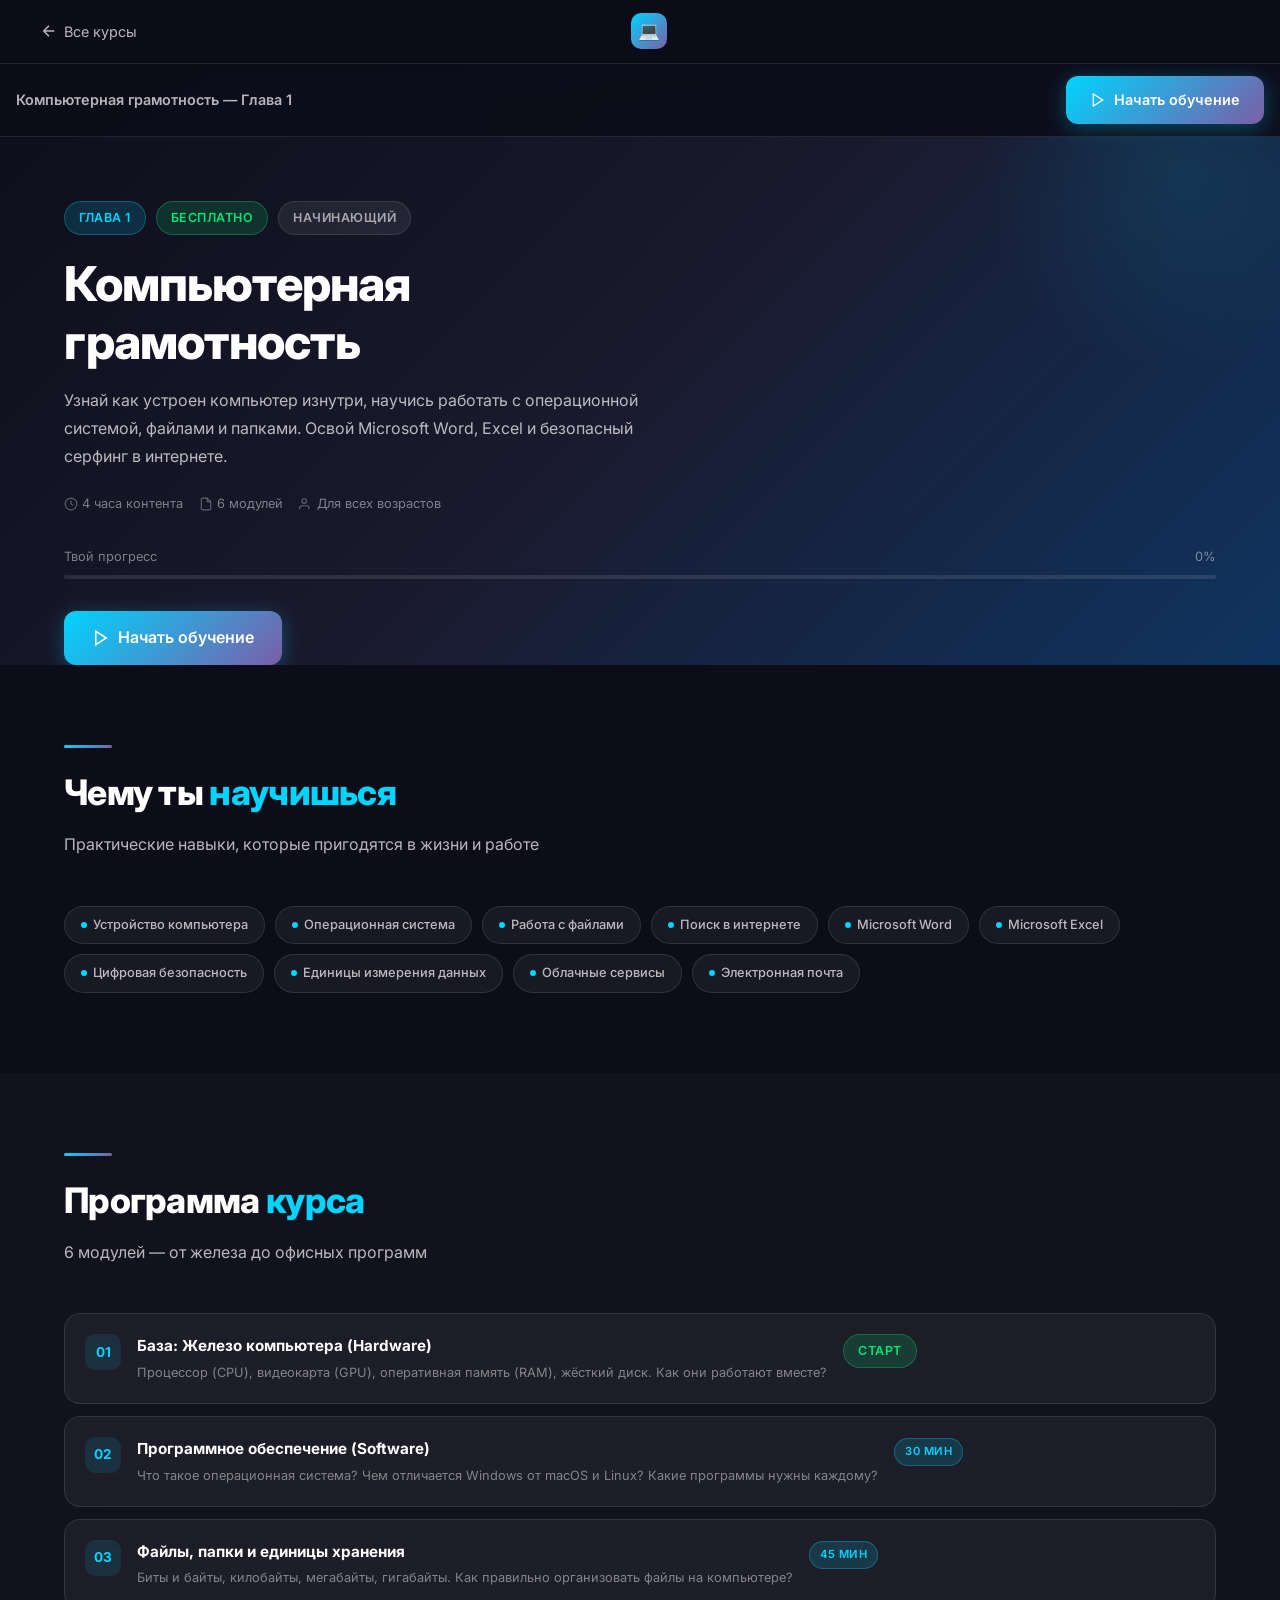
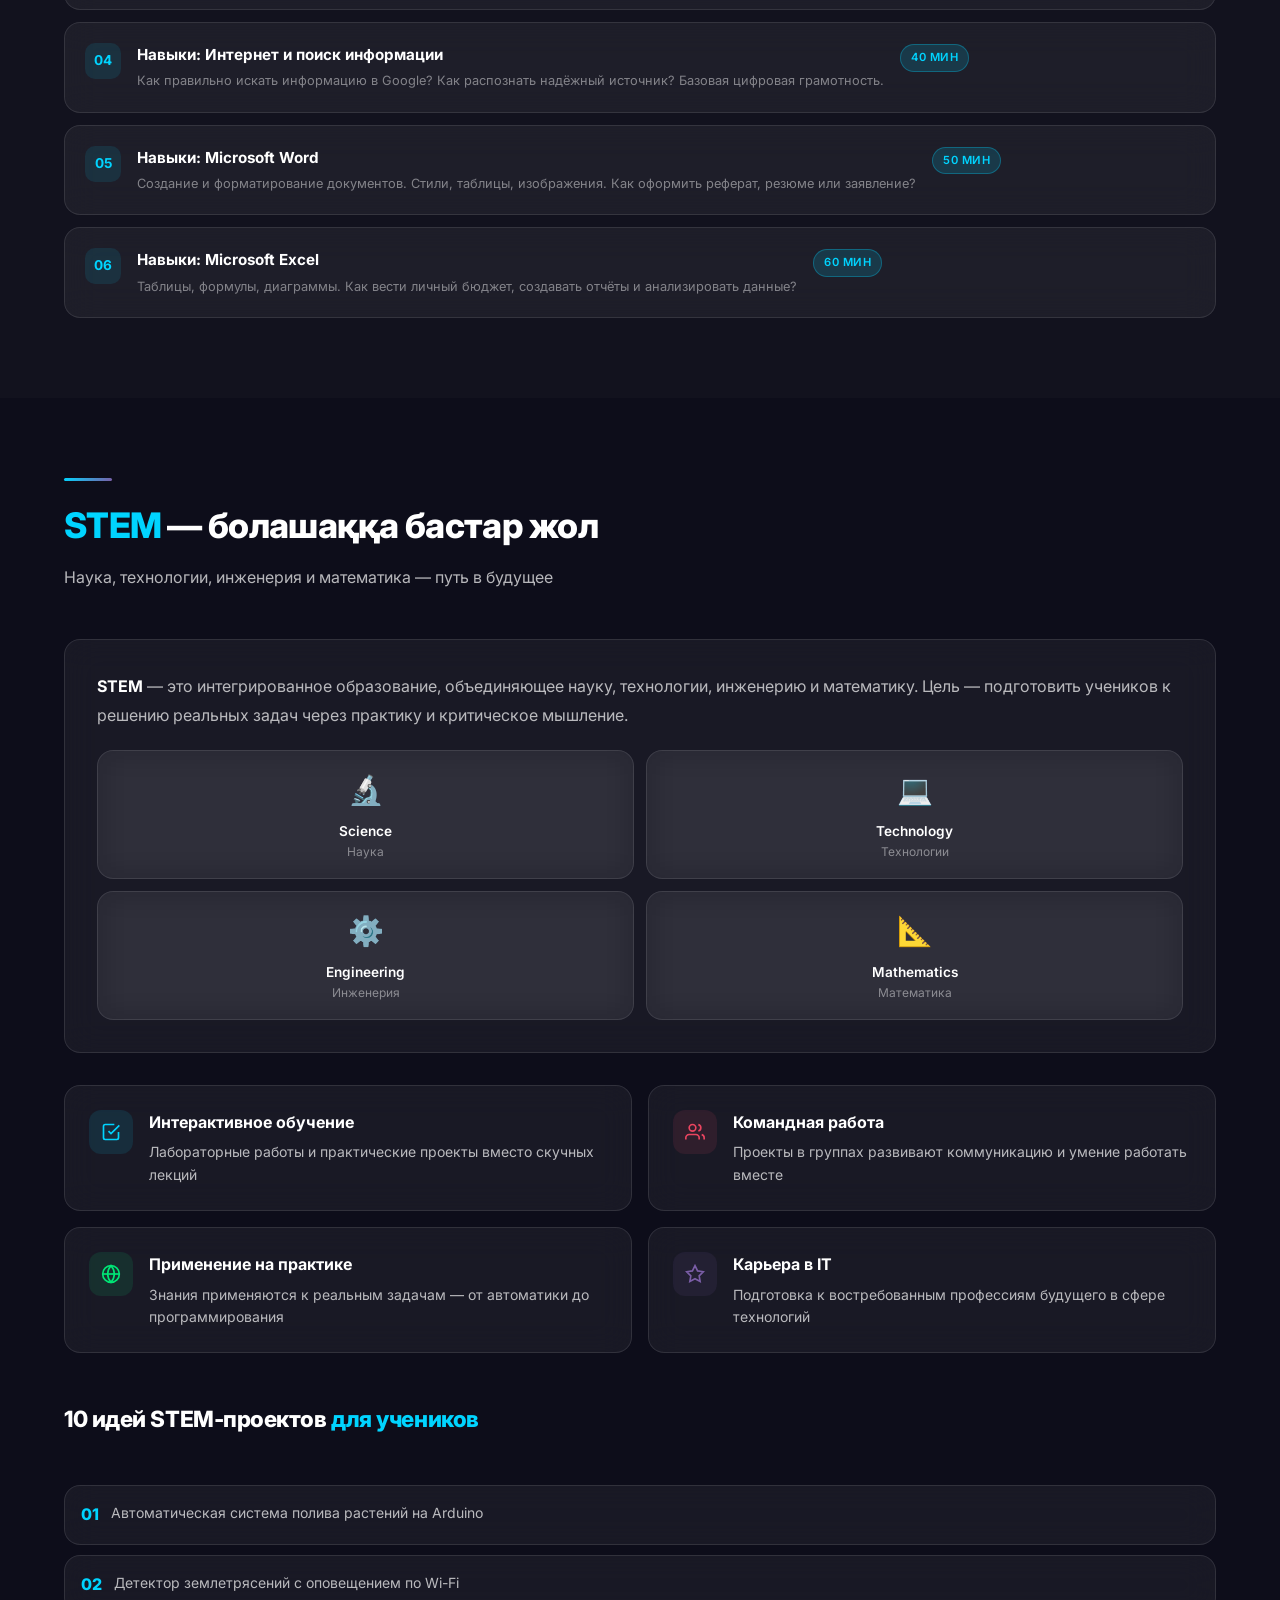
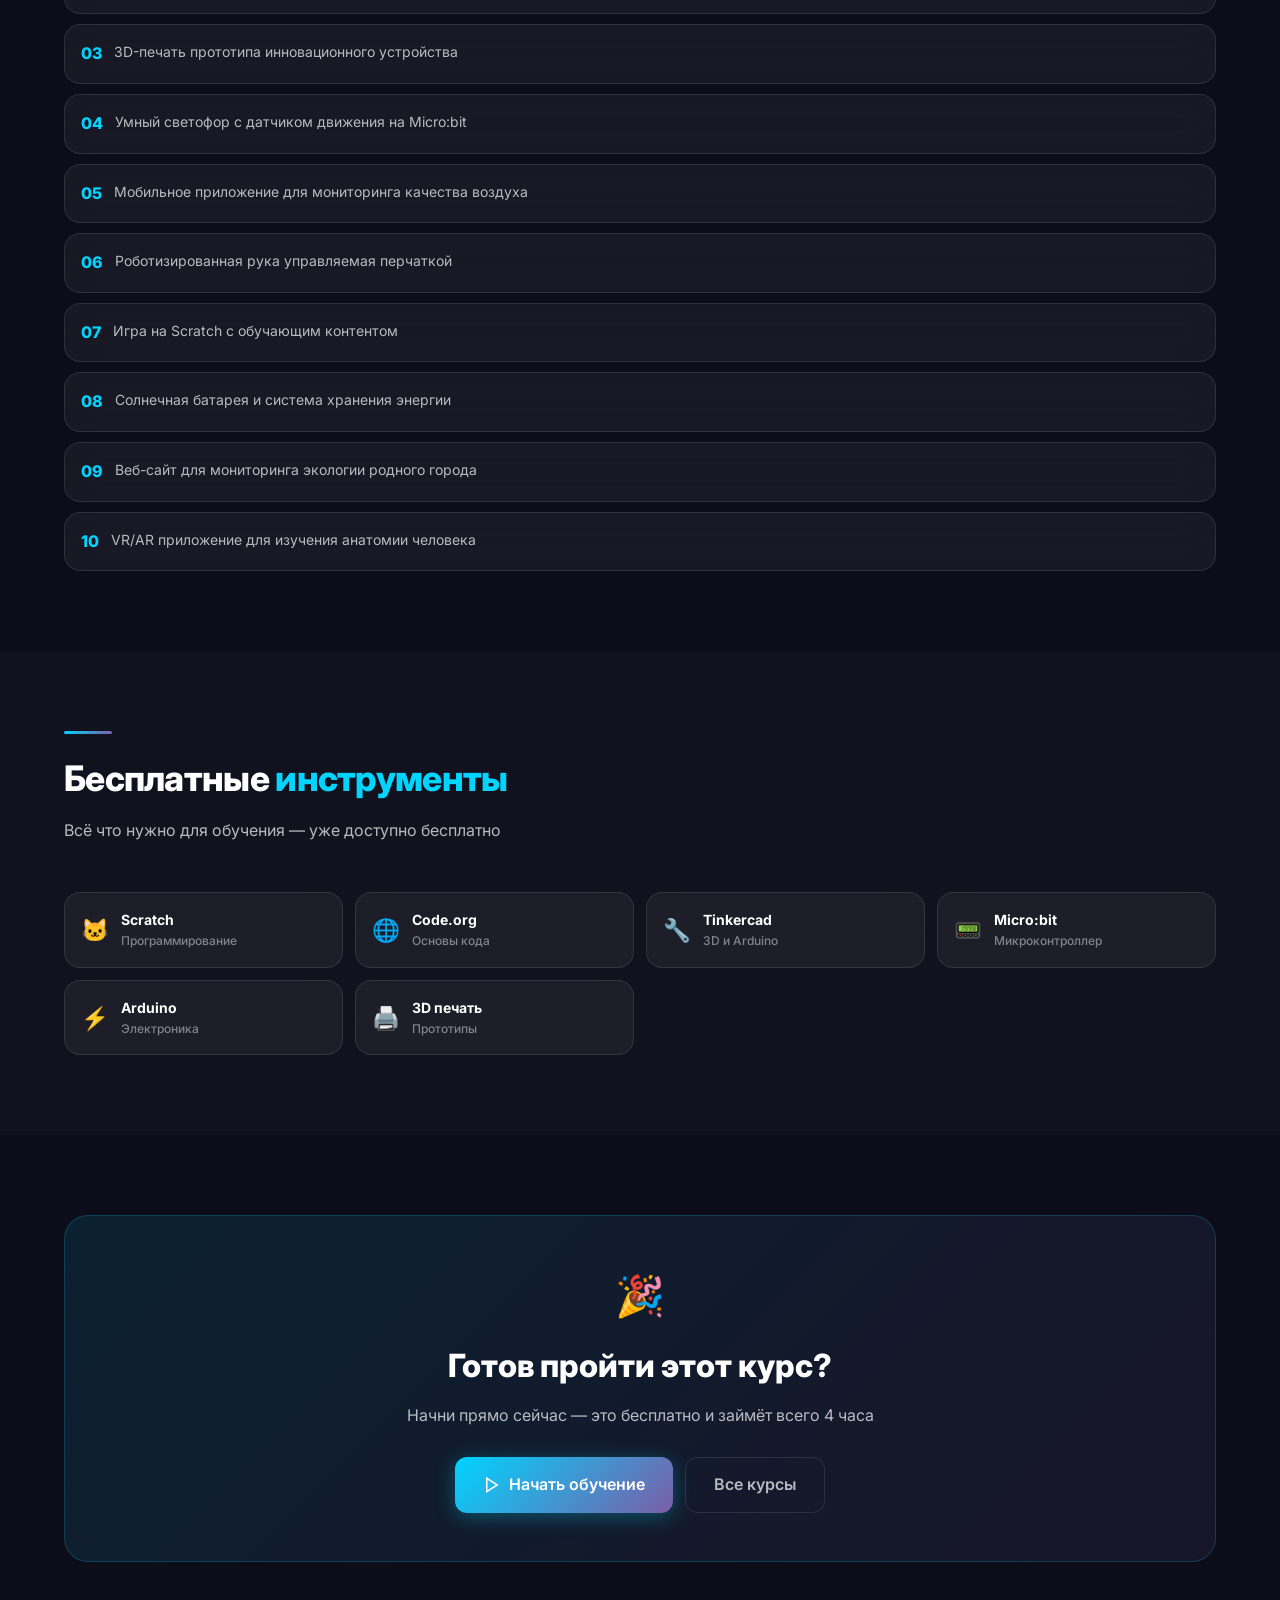
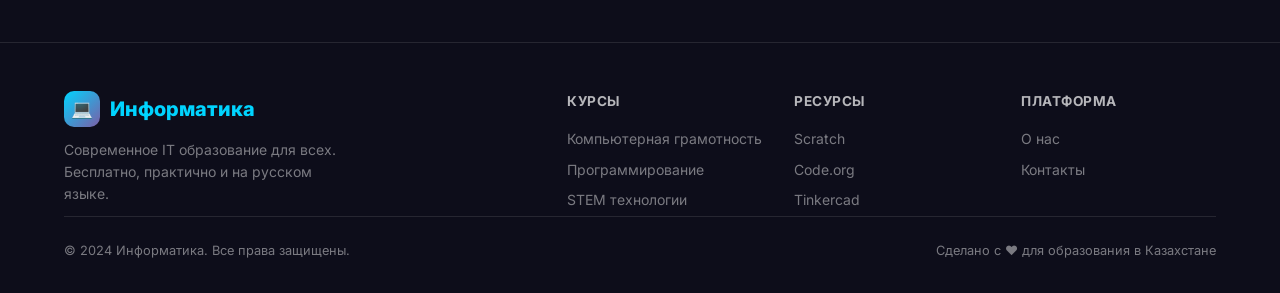
==== course.html @ bec2b143 "Initial commit: IT course platform — Informatika - index.html: main landing page with 6 course cards" ====
<!DOCTYPE html>
<html lang="ru">
<head>
  <meta charset="UTF-8">
  <meta name="viewport" content="width=device-width, initial-scale=1.0">
  <meta name="description" content="Компьютерная грамотность — основы работы с компьютером: железо, ОС, офисные программы, интернет">
  <title>Компьютерная грамотность | Информатика</title>
  <link rel="preconnect" href="https://fonts.googleapis.com">
  <link rel="preconnect" href="https://fonts.gstatic.com" crossorigin>
  <link href="https://fonts.googleapis.com/css2?family=Inter:wght@400;500;600;700;800&display=swap" rel="stylesheet">
  <link rel="stylesheet" href="css/style.css">
</head>
<body>

  <!-- NAVBAR -->
  <nav class="navbar" role="navigation" aria-label="Основная навигация">
    <div class="navbar-inner">
      <a href="index.html" class="nav-back" aria-label="Вернуться к списку курсов">
        <svg fill="none" stroke="currentColor" stroke-width="2" viewBox="0 0 24 24" aria-hidden="true"><path d="M19 12H5M12 5l-7 7 7 7"/></svg>
        Все курсы
      </a>
      <a href="index.html" class="nav-logo" aria-label="Информатика — главная">
        <div class="nav-logo-icon" aria-hidden="true">💻</div>
        <span style="display:none;">Инфор<span>матика</span></span>
      </a>
      <div style="width:80px;"></div>
    </div>
  </nav>

  <!-- STICKY ENROLL BAR -->
  <div class="enroll-bar" role="complementary" aria-label="Запись на курс">
    <span class="enroll-bar-title">Компьютерная грамотность — Глава 1</span>
    <a href="#start" class="btn btn-primary">
      <svg width="16" height="16" fill="none" stroke="currentColor" stroke-width="2" viewBox="0 0 24 24" aria-hidden="true"><polygon points="5 3 19 12 5 21 5 3"/></svg>
      Начать обучение
    </a>
  </div>

  <!-- COURSE HERO -->
  <header class="course-page-hero" aria-label="О курсе">
    <div class="container">
      <div class="course-hero-content">
        <div class="hero-eyebrow fade-up">
          <span class="badge badge-blue">Глава 1</span>
          <span class="badge badge-green">Бесплатно</span>
          <span class="badge" style="background:rgba(255,255,255,0.07);color:rgba(255,255,255,0.6);border:1px solid rgba(255,255,255,0.1);">Начинающий</span>
        </div>
        <h1 class="fade-up fade-up-1">Компьютерная<br><span class="gradient-text">грамотность</span></h1>
        <p class="desc fade-up fade-up-2">
          Узнай как устроен компьютер изнутри, научись работать с операционной системой,
          файлами и папками. Освой Microsoft Word, Excel и безопасный серфинг в интернете.
        </p>

        <div class="course-hero-meta fade-up fade-up-3">
          <span class="course-meta-item">
            <svg viewBox="0 0 24 24" fill="none" stroke="currentColor" stroke-width="2" width="16" height="16" aria-hidden="true"><circle cx="12" cy="12" r="10"/><polyline points="12 6 12 12 16 14"/></svg>
            4 часа контента
          </span>
          <span class="course-meta-item">
            <svg viewBox="0 0 24 24" fill="none" stroke="currentColor" stroke-width="2" width="16" height="16" aria-hidden="true"><path d="M14 2H6a2 2 0 0 0-2 2v16a2 2 0 0 0 2 2h12a2 2 0 0 0 2-2V8z"/><polyline points="14 2 14 8 20 8"/></svg>
            6 модулей
          </span>
          <span class="course-meta-item">
            <svg viewBox="0 0 24 24" fill="none" stroke="currentColor" stroke-width="2" width="16" height="16" aria-hidden="true"><path d="M17 21v-2a4 4 0 0 0-4-4H5a4 4 0 0 0-4 4v2"/><circle cx="9" cy="7" r="4"/></svg>
            Для всех возрастов
          </span>
        </div>

        <div class="fade-up fade-up-4">
          <div class="progress-section" aria-label="Прогресс курса">
            <div class="progress-label">
              <span>Твой прогресс</span>
              <span id="progressPct">0%</span>
            </div>
            <div class="progress-track" role="progressbar" aria-valuenow="0" aria-valuemin="0" aria-valuemax="100" aria-label="0% завершено">
              <div class="progress-fill" id="progressFill" style="width:0%"></div>
            </div>
          </div>
          <a href="#start" class="btn btn-primary">
            <svg width="18" height="18" fill="none" stroke="currentColor" stroke-width="2" viewBox="0 0 24 24" aria-hidden="true"><polygon points="5 3 19 12 5 21 5 3"/></svg>
            Начать обучение
          </a>
        </div>
      </div>
    </div>
  </header>

  <!-- MAIN CONTENT -->
  <main id="start">

    <!-- WHAT YOU LEARN -->
    <section class="section" aria-label="Чему ты научишься">
      <div class="container">
        <div class="section-heading">
          <div class="divider" aria-hidden="true"></div>
          <h2>Чему ты <span class="accent">научишься</span></h2>
          <p>Практические навыки, которые пригодятся в жизни и работе</p>
        </div>

        <div class="skills-list" role="list" aria-label="Список навыков">
          <span class="skill-tag" role="listitem">Устройство компьютера</span>
          <span class="skill-tag" role="listitem">Операционная система</span>
          <span class="skill-tag" role="listitem">Работа с файлами</span>
          <span class="skill-tag" role="listitem">Поиск в интернете</span>
          <span class="skill-tag" role="listitem">Microsoft Word</span>
          <span class="skill-tag" role="listitem">Microsoft Excel</span>
          <span class="skill-tag" role="listitem">Цифровая безопасность</span>
          <span class="skill-tag" role="listitem">Единицы измерения данных</span>
          <span class="skill-tag" role="listitem">Облачные сервисы</span>
          <span class="skill-tag" role="listitem">Электронная почта</span>
        </div>
      </div>
    </section>

    <!-- CURRICULUM -->
    <section class="section" style="background:rgba(255,255,255,0.02);" aria-label="Программа курса">
      <div class="container">
        <div class="section-heading">
          <div class="divider" aria-hidden="true"></div>
          <h2>Программа <span class="accent">курса</span></h2>
          <p>6 модулей — от железа до офисных программ</p>
        </div>

        <div class="module-list" role="list">

          <!-- Module 1 -->
          <div class="glass-card module-item" role="listitem" tabindex="0" aria-label="Модуль 1: Железо компьютера">
            <div class="module-num" aria-hidden="true">01</div>
            <div class="module-content">
              <h4>База: Железо компьютера (Hardware)</h4>
              <p>Процессор (CPU), видеокарта (GPU), оперативная память (RAM), жёсткий диск. Как они работают вместе?</p>
            </div>
            <div style="flex-shrink:0;">
              <span class="badge badge-green">Старт</span>
            </div>
          </div>

          <!-- Module 2 -->
          <div class="glass-card module-item" role="listitem" tabindex="0" aria-label="Модуль 2: Программное обеспечение">
            <div class="module-num" aria-hidden="true">02</div>
            <div class="module-content">
              <h4>Программное обеспечение (Software)</h4>
              <p>Что такое операционная система? Чем отличается Windows от macOS и Linux? Какие программы нужны каждому?</p>
            </div>
            <div style="flex-shrink:0;">
              <span class="badge badge-blue" style="font-size:0.7rem;padding:4px 10px;">30 мин</span>
            </div>
          </div>

          <!-- Module 3 -->
          <div class="glass-card module-item" role="listitem" tabindex="0" aria-label="Модуль 3: Файлы и папки">
            <div class="module-num" aria-hidden="true">03</div>
            <div class="module-content">
              <h4>Файлы, папки и единицы хранения</h4>
              <p>Биты и байты, килобайты, мегабайты, гигабайты. Как правильно организовать файлы на компьютере?</p>
            </div>
            <div style="flex-shrink:0;">
              <span class="badge badge-blue" style="font-size:0.7rem;padding:4px 10px;">45 мин</span>
            </div>
          </div>

          <!-- Module 4 -->
          <div class="glass-card module-item" role="listitem" tabindex="0" aria-label="Модуль 4: Интернет и поиск">
            <div class="module-num" aria-hidden="true">04</div>
            <div class="module-content">
              <h4>Навыки: Интернет и поиск информации</h4>
              <p>Как правильно искать информацию в Google? Как распознать надёжный источник? Базовая цифровая грамотность.</p>
            </div>
            <div style="flex-shrink:0;">
              <span class="badge badge-blue" style="font-size:0.7rem;padding:4px 10px;">40 мин</span>
            </div>
          </div>

          <!-- Module 5 -->
          <div class="glass-card module-item" role="listitem" tabindex="0" aria-label="Модуль 5: Microsoft Word">
            <div class="module-num" aria-hidden="true">05</div>
            <div class="module-content">
              <h4>Навыки: Microsoft Word</h4>
              <p>Создание и форматирование документов. Стили, таблицы, изображения. Как оформить реферат, резюме или заявление?</p>
            </div>
            <div style="flex-shrink:0;">
              <span class="badge badge-blue" style="font-size:0.7rem;padding:4px 10px;">50 мин</span>
            </div>
          </div>

          <!-- Module 6 -->
          <div class="glass-card module-item" role="listitem" tabindex="0" aria-label="Модуль 6: Microsoft Excel">
            <div class="module-num" aria-hidden="true">06</div>
            <div class="module-content">
              <h4>Навыки: Microsoft Excel</h4>
              <p>Таблицы, формулы, диаграммы. Как вести личный бюджет, создавать отчёты и анализировать данные?</p>
            </div>
            <div style="flex-shrink:0;">
              <span class="badge badge-blue" style="font-size:0.7rem;padding:4px 10px;">60 мин</span>
            </div>
          </div>

        </div>
      </div>
    </section>

    <!-- STEM SECTION -->
    <section class="section" aria-label="STEM образование">
      <div class="container">
        <div class="section-heading">
          <div class="divider" aria-hidden="true"></div>
          <h2><span class="accent">STEM</span> — болашаққа бастар жол</h2>
          <p>Наука, технологии, инженерия и математика — путь в будущее</p>
        </div>

        <div class="glass-card" style="padding:32px;margin-bottom:32px;">
          <p style="color:var(--text-secondary);line-height:1.8;margin-bottom:20px;">
            <strong style="color:var(--text-primary);">STEM</strong> — это интегрированное образование, объединяющее науку, технологии, инженерию и математику.
            Цель — подготовить учеников к решению реальных задач через практику и критическое мышление.
          </p>
          <div style="display:grid;grid-template-columns:repeat(2,1fr);gap:12px;">
            <div class="glass-card" style="padding:16px;text-align:center;">
              <div style="font-size:1.8rem;margin-bottom:8px;">🔬</div>
              <div style="font-size:0.85rem;font-weight:600;">Science</div>
              <div style="font-size:0.75rem;color:var(--text-muted);">Наука</div>
            </div>
            <div class="glass-card" style="padding:16px;text-align:center;">
              <div style="font-size:1.8rem;margin-bottom:8px;">💻</div>
              <div style="font-size:0.85rem;font-weight:600;">Technology</div>
              <div style="font-size:0.75rem;color:var(--text-muted);">Технологии</div>
            </div>
            <div class="glass-card" style="padding:16px;text-align:center;">
              <div style="font-size:1.8rem;margin-bottom:8px;">⚙️</div>
              <div style="font-size:0.85rem;font-weight:600;">Engineering</div>
              <div style="font-size:0.75rem;color:var(--text-muted);">Инженерия</div>
            </div>
            <div class="glass-card" style="padding:16px;text-align:center;">
              <div style="font-size:1.8rem;margin-bottom:8px;">📐</div>
              <div style="font-size:0.85rem;font-weight:600;">Mathematics</div>
              <div style="font-size:0.75rem;color:var(--text-muted);">Математика</div>
            </div>
          </div>
        </div>

        <!-- Benefits -->
        <div class="features-grid" style="margin-bottom:48px;">
          <div class="glass-card feature-card">
            <div class="feature-icon" aria-hidden="true">
              <svg viewBox="0 0 24 24" fill="none" stroke="currentColor" stroke-width="2"><path d="M9 11l3 3L22 4"/><path d="M21 12v7a2 2 0 0 1-2 2H5a2 2 0 0 1-2-2V5a2 2 0 0 1 2-2h11"/></svg>
            </div>
            <div class="feature-content">
              <h3>Интерактивное обучение</h3>
              <p>Лабораторные работы и практические проекты вместо скучных лекций</p>
            </div>
          </div>

          <div class="glass-card feature-card">
            <div class="feature-icon red" aria-hidden="true">
              <svg viewBox="0 0 24 24" fill="none" stroke="currentColor" stroke-width="2"><path d="M17 21v-2a4 4 0 0 0-4-4H5a4 4 0 0 0-4 4v2"/><circle cx="9" cy="7" r="4"/><path d="M23 21v-2a4 4 0 0 0-3-3.87"/><path d="M16 3.13a4 4 0 0 1 0 7.75"/></svg>
            </div>
            <div class="feature-content">
              <h3>Командная работа</h3>
              <p>Проекты в группах развивают коммуникацию и умение работать вместе</p>
            </div>
          </div>

          <div class="glass-card feature-card">
            <div class="feature-icon green" aria-hidden="true">
              <svg viewBox="0 0 24 24" fill="none" stroke="currentColor" stroke-width="2"><circle cx="12" cy="12" r="10"/><line x1="2" y1="12" x2="22" y2="12"/><path d="M12 2a15.3 15.3 0 0 1 4 10 15.3 15.3 0 0 1-4 10 15.3 15.3 0 0 1-4-10 15.3 15.3 0 0 1 4-10z"/></svg>
            </div>
            <div class="feature-content">
              <h3>Применение на практике</h3>
              <p>Знания применяются к реальным задачам — от автоматики до программирования</p>
            </div>
          </div>

          <div class="glass-card feature-card">
            <div class="feature-icon purple" aria-hidden="true">
              <svg viewBox="0 0 24 24" fill="none" stroke="currentColor" stroke-width="2"><polygon points="12 2 15.09 8.26 22 9.27 17 14.14 18.18 21.02 12 17.77 5.82 21.02 7 14.14 2 9.27 8.91 8.26 12 2"/></svg>
            </div>
            <div class="feature-content">
              <h3>Карьера в IT</h3>
              <p>Подготовка к востребованным профессиям будущего в сфере технологий</p>
            </div>
          </div>
        </div>

        <!-- Project ideas -->
        <div class="section-heading">
          <h2 style="font-size:1.4rem;">10 идей STEM-проектов <span class="accent">для учеников</span></h2>
        </div>
        <div style="display:grid;grid-template-columns:1fr;gap:10px;">
          <div class="glass-card" style="padding:16px;display:flex;gap:12px;align-items:flex-start;">
            <span style="color:var(--accent-blue);font-weight:800;font-size:1rem;flex-shrink:0;">01</span>
            <span style="font-size:0.875rem;color:var(--text-secondary);">Автоматическая система полива растений на Arduino</span>
          </div>
          <div class="glass-card" style="padding:16px;display:flex;gap:12px;align-items:flex-start;">
            <span style="color:var(--accent-blue);font-weight:800;font-size:1rem;flex-shrink:0;">02</span>
            <span style="font-size:0.875rem;color:var(--text-secondary);">Детектор землетрясений с оповещением по Wi-Fi</span>
          </div>
          <div class="glass-card" style="padding:16px;display:flex;gap:12px;align-items:flex-start;">
            <span style="color:var(--accent-blue);font-weight:800;font-size:1rem;flex-shrink:0;">03</span>
            <span style="font-size:0.875rem;color:var(--text-secondary);">3D-печать прототипа инновационного устройства</span>
          </div>
          <div class="glass-card" style="padding:16px;display:flex;gap:12px;align-items:flex-start;">
            <span style="color:var(--accent-blue);font-weight:800;font-size:1rem;flex-shrink:0;">04</span>
            <span style="font-size:0.875rem;color:var(--text-secondary);">Умный светофор с датчиком движения на Micro:bit</span>
          </div>
          <div class="glass-card" style="padding:16px;display:flex;gap:12px;align-items:flex-start;">
            <span style="color:var(--accent-blue);font-weight:800;font-size:1rem;flex-shrink:0;">05</span>
            <span style="font-size:0.875rem;color:var(--text-secondary);">Мобильное приложение для мониторинга качества воздуха</span>
          </div>
          <div class="glass-card" style="padding:16px;display:flex;gap:12px;align-items:flex-start;">
            <span style="color:var(--accent-blue);font-weight:800;font-size:1rem;flex-shrink:0;">06</span>
            <span style="font-size:0.875rem;color:var(--text-secondary);">Роботизированная рука управляемая перчаткой</span>
          </div>
          <div class="glass-card" style="padding:16px;display:flex;gap:12px;align-items:flex-start;">
            <span style="color:var(--accent-blue);font-weight:800;font-size:1rem;flex-shrink:0;">07</span>
            <span style="font-size:0.875rem;color:var(--text-secondary);">Игра на Scratch с обучающим контентом</span>
          </div>
          <div class="glass-card" style="padding:16px;display:flex;gap:12px;align-items:flex-start;">
            <span style="color:var(--accent-blue);font-weight:800;font-size:1rem;flex-shrink:0;">08</span>
            <span style="font-size:0.875rem;color:var(--text-secondary);">Солнечная батарея и система хранения энергии</span>
          </div>
          <div class="glass-card" style="padding:16px;display:flex;gap:12px;align-items:flex-start;">
            <span style="color:var(--accent-blue);font-weight:800;font-size:1rem;flex-shrink:0;">09</span>
            <span style="font-size:0.875rem;color:var(--text-secondary);">Веб-сайт для мониторинга экологии родного города</span>
          </div>
          <div class="glass-card" style="padding:16px;display:flex;gap:12px;align-items:flex-start;">
            <span style="color:var(--accent-blue);font-weight:800;font-size:1rem;flex-shrink:0;">10</span>
            <span style="font-size:0.875rem;color:var(--text-secondary);">VR/AR приложение для изучения анатомии человека</span>
          </div>
        </div>
      </div>
    </section>

    <!-- FREE TOOLS -->
    <section class="section" style="background:rgba(255,255,255,0.02);" aria-label="Бесплатные инструменты">
      <div class="container">
        <div class="section-heading">
          <div class="divider" aria-hidden="true"></div>
          <h2>Бесплатные <span class="accent">инструменты</span></h2>
          <p>Всё что нужно для обучения — уже доступно бесплатно</p>
        </div>

        <div class="tools-grid" role="list">
          <div class="glass-card tool-card" role="listitem">
            <span class="tool-emoji" aria-hidden="true">🐱</span>
            <div>
              <div style="font-weight:700;font-size:0.875rem;">Scratch</div>
              <div style="font-size:0.75rem;color:var(--text-muted);">Программирование</div>
            </div>
          </div>
          <div class="glass-card tool-card" role="listitem">
            <span class="tool-emoji" aria-hidden="true">🌐</span>
            <div>
              <div style="font-weight:700;font-size:0.875rem;">Code.org</div>
              <div style="font-size:0.75rem;color:var(--text-muted);">Основы кода</div>
            </div>
          </div>
          <div class="glass-card tool-card" role="listitem">
            <span class="tool-emoji" aria-hidden="true">🔧</span>
            <div>
              <div style="font-weight:700;font-size:0.875rem;">Tinkercad</div>
              <div style="font-size:0.75rem;color:var(--text-muted);">3D и Arduino</div>
            </div>
          </div>
          <div class="glass-card tool-card" role="listitem">
            <span class="tool-emoji" aria-hidden="true">📟</span>
            <div>
              <div style="font-weight:700;font-size:0.875rem;">Micro:bit</div>
              <div style="font-size:0.75rem;color:var(--text-muted);">Микроконтроллер</div>
            </div>
          </div>
          <div class="glass-card tool-card" role="listitem">
            <span class="tool-emoji" aria-hidden="true">⚡</span>
            <div>
              <div style="font-weight:700;font-size:0.875rem;">Arduino</div>
              <div style="font-size:0.75rem;color:var(--text-muted);">Электроника</div>
            </div>
          </div>
          <div class="glass-card tool-card" role="listitem">
            <span class="tool-emoji" aria-hidden="true">🖨️</span>
            <div>
              <div style="font-weight:700;font-size:0.875rem;">3D печать</div>
              <div style="font-size:0.75rem;color:var(--text-muted);">Прототипы</div>
            </div>
          </div>
        </div>
      </div>
    </section>

    <!-- NEXT COURSE CTA -->
    <section class="section" aria-label="Следующий шаг">
      <div class="container">
        <div class="cta-banner">
          <div style="font-size:2.5rem;margin-bottom:12px;" aria-hidden="true">🎉</div>
          <h2>Готов пройти этот курс?</h2>
          <p>Начни прямо сейчас — это бесплатно и займёт всего 4 часа</p>
          <div style="display:flex;gap:12px;justify-content:center;flex-wrap:wrap;">
            <a href="#start" class="btn btn-primary">
              <svg width="18" height="18" fill="none" stroke="currentColor" stroke-width="2" viewBox="0 0 24 24" aria-hidden="true"><polygon points="5 3 19 12 5 21 5 3"/></svg>
              Начать обучение
            </a>
            <a href="index.html" class="btn btn-outline">Все курсы</a>
          </div>
        </div>
      </div>
    </section>

  </main>

  <!-- FOOTER -->
  <footer role="contentinfo">
    <div class="container">
      <div class="footer-inner">
        <div class="footer-brand">
          <a href="index.html" class="nav-logo">
            <div class="nav-logo-icon" aria-hidden="true">💻</div>
            <span>Инфор<span>матика</span></span>
          </a>
          <p>Современное IT образование для всех. Бесплатно, практично и на русском языке.</p>
        </div>

        <nav class="footer-links-grid" aria-label="Навигация в подвале">
          <div class="footer-col">
            <h4>Курсы</h4>
            <a href="course.html">Компьютерная грамотность</a>
            <a href="#">Программирование</a>
            <a href="#">STEM технологии</a>
          </div>
          <div class="footer-col">
            <h4>Ресурсы</h4>
            <a href="#">Scratch</a>
            <a href="#">Code.org</a>
            <a href="#">Tinkercad</a>
          </div>
          <div class="footer-col">
            <h4>Платформа</h4>
            <a href="#">О нас</a>
            <a href="#">Контакты</a>
          </div>
        </nav>
      </div>

      <div class="footer-bottom">
        <p>© 2024 Информатика. Все права защищены.</p>
        <p>Сделано с ❤ для образования в Казахстане</p>
      </div>
    </div>
  </footer>

  <!-- BACK TO TOP -->
  <button class="back-to-top" id="backToTop" aria-label="Вернуться наверх">
    <svg fill="none" stroke="currentColor" stroke-width="2" viewBox="0 0 24 24" aria-hidden="true"><path d="M18 15l-6-6-6 6"/></svg>
  </button>

  <script src="js/main.js"></script>
</body>
</html>
---- css/style.css ----
/* ===== CSS VARIABLES ===== */
:root {
  --bg-primary: #0d0d1a;
  --bg-secondary: #1a1a2e;
  --bg-card: rgba(255, 255, 255, 0.05);
  --bg-card-hover: rgba(255, 255, 255, 0.09);
  --border-glass: rgba(255, 255, 255, 0.1);
  --accent-blue: #00d4ff;
  --accent-red: #e94560;
  --accent-purple: #7b5ea7;
  --text-primary: #ffffff;
  --text-secondary: rgba(255, 255, 255, 0.7);
  --text-muted: rgba(255, 255, 255, 0.45);
  --gradient-hero: linear-gradient(135deg, #0d0d1a 0%, #1a1a2e 50%, #0f3460 100%);
  --gradient-accent: linear-gradient(135deg, #00d4ff, #7b5ea7);
  --gradient-red: linear-gradient(135deg, #e94560, #ff6b6b);
  --shadow-glass: 0 8px 32px rgba(0, 0, 0, 0.4);
  --shadow-card: 0 4px 24px rgba(0, 212, 255, 0.1);
  --radius-card: 16px;
  --radius-btn: 12px;
  --transition: all 0.3s cubic-bezier(0.4, 0, 0.2, 1);
  --font-main: 'Inter', -apple-system, BlinkMacSystemFont, sans-serif;
}

/* ===== RESET & BASE ===== */
*, *::before, *::after { box-sizing: border-box; margin: 0; padding: 0; }

html { font-size: 16px; scroll-behavior: smooth; }

body {
  font-family: var(--font-main);
  background: var(--bg-primary);
  color: var(--text-primary);
  line-height: 1.6;
  min-height: 100dvh;
  overflow-x: hidden;
}

img { max-width: 100%; height: auto; display: block; }
a { text-decoration: none; color: inherit; }
ul { list-style: none; }

/* ===== SCROLLBAR ===== */
::-webkit-scrollbar { width: 4px; }
::-webkit-scrollbar-track { background: var(--bg-secondary); }
::-webkit-scrollbar-thumb { background: var(--accent-blue); border-radius: 2px; }

/* ===== GLASS CARD ===== */
.glass-card {
  background: var(--bg-card);
  backdrop-filter: blur(16px);
  -webkit-backdrop-filter: blur(16px);
  border: 1px solid var(--border-glass);
  border-radius: var(--radius-card);
  transition: var(--transition);
}
.glass-card:hover {
  background: var(--bg-card-hover);
  border-color: rgba(0, 212, 255, 0.3);
  box-shadow: var(--shadow-card);
  transform: translateY(-2px);
}

/* ===== BUTTONS ===== */
.btn {
  display: inline-flex;
  align-items: center;
  justify-content: center;
  gap: 8px;
  padding: 14px 28px;
  border-radius: var(--radius-btn);
  font-size: 1rem;
  font-weight: 600;
  cursor: pointer;
  border: none;
  transition: var(--transition);
  min-height: 48px;
  touch-action: manipulation;
  white-space: nowrap;
}
.btn-primary {
  background: var(--gradient-accent);
  color: #fff;
  box-shadow: 0 4px 20px rgba(0, 212, 255, 0.3);
}
.btn-primary:hover { box-shadow: 0 6px 30px rgba(0, 212, 255, 0.5); transform: translateY(-1px); }
.btn-primary:active { transform: scale(0.97); }

.btn-outline {
  background: transparent;
  border: 1px solid var(--border-glass);
  color: var(--text-secondary);
}
.btn-outline:hover { border-color: var(--accent-blue); color: var(--accent-blue); }

.btn-red {
  background: var(--gradient-red);
  color: #fff;
  box-shadow: 0 4px 20px rgba(233, 69, 96, 0.3);
}
.btn-red:hover { box-shadow: 0 6px 30px rgba(233, 69, 96, 0.5); transform: translateY(-1px); }

/* ===== LAYOUT ===== */
.container { width: 100%; max-width: 1200px; margin: 0 auto; padding: 0 16px; }
.section { padding: 64px 0; }

/* ===== BADGE ===== */
.badge {
  display: inline-flex;
  align-items: center;
  gap: 6px;
  padding: 6px 14px;
  border-radius: 100px;
  font-size: 0.78rem;
  font-weight: 600;
  letter-spacing: 0.5px;
  text-transform: uppercase;
}
.badge-blue { background: rgba(0, 212, 255, 0.15); color: var(--accent-blue); border: 1px solid rgba(0, 212, 255, 0.3); }
.badge-red { background: rgba(233, 69, 96, 0.15); color: var(--accent-red); border: 1px solid rgba(233, 69, 96, 0.3); }
.badge-green { background: rgba(0, 230, 118, 0.15); color: #00e676; border: 1px solid rgba(0, 230, 118, 0.3); }

/* ===== NAVBAR ===== */
.navbar {
  position: fixed;
  top: 0; left: 0; right: 0;
  z-index: 100;
  padding: 0 16px;
  height: 64px;
  display: flex;
  align-items: center;
  background: rgba(13, 13, 26, 0.85);
  backdrop-filter: blur(20px);
  -webkit-backdrop-filter: blur(20px);
  border-bottom: 1px solid var(--border-glass);
}
.navbar-inner {
  max-width: 1200px;
  margin: 0 auto;
  width: 100%;
  display: flex;
  align-items: center;
  justify-content: space-between;
  gap: 16px;
}
.nav-logo {
  display: flex;
  align-items: center;
  gap: 10px;
  font-size: 1.25rem;
  font-weight: 800;
  color: var(--text-primary);
}
.nav-logo-icon {
  width: 36px;
  height: 36px;
  background: var(--gradient-accent);
  border-radius: 10px;
  display: flex;
  align-items: center;
  justify-content: center;
  font-size: 1.1rem;
}
.nav-logo span { color: var(--accent-blue); }

.nav-links {
  display: none;
  align-items: center;
  gap: 8px;
}
.nav-links a {
  padding: 8px 16px;
  border-radius: 8px;
  color: var(--text-secondary);
  font-size: 0.9rem;
  font-weight: 500;
  transition: var(--transition);
}
.nav-links a:hover, .nav-links a.active { color: var(--accent-blue); background: rgba(0, 212, 255, 0.08); }

.nav-cta { display: none; }
.nav-back {
  display: flex;
  align-items: center;
  gap: 6px;
  color: var(--text-secondary);
  font-size: 0.9rem;
  padding: 8px 0;
  transition: var(--transition);
}
.nav-back:hover { color: var(--accent-blue); }
.nav-back svg { width: 18px; height: 18px; }

/* ===== HERO ===== */
.hero {
  min-height: 100dvh;
  display: flex;
  align-items: center;
  padding-top: 80px;
  background: var(--gradient-hero);
  position: relative;
  overflow: hidden;
}
.hero::before {
  content: '';
  position: absolute;
  top: -200px; right: -200px;
  width: 500px; height: 500px;
  background: radial-gradient(circle, rgba(0, 212, 255, 0.12), transparent 70%);
  border-radius: 50%;
  pointer-events: none;
}
.hero::after {
  content: '';
  position: absolute;
  bottom: -150px; left: -150px;
  width: 400px; height: 400px;
  background: radial-gradient(circle, rgba(233, 69, 96, 0.08), transparent 70%);
  border-radius: 50%;
  pointer-events: none;
}
.hero-content {
  position: relative;
  z-index: 1;
  max-width: 720px;
}
.hero-eyebrow {
  display: flex;
  align-items: center;
  gap: 10px;
  margin-bottom: 20px;
  flex-wrap: wrap;
}
.hero-title {
  font-size: clamp(2rem, 8vw, 3.5rem);
  font-weight: 800;
  line-height: 1.15;
  margin-bottom: 20px;
  letter-spacing: -0.02em;
}
.hero-title .gradient-text {
  background: var(--gradient-accent);
  -webkit-background-clip: text;
  -webkit-text-fill-color: transparent;
  background-clip: text;
}
.hero-desc {
  color: var(--text-secondary);
  font-size: 1.1rem;
  margin-bottom: 32px;
  max-width: 540px;
  line-height: 1.75;
}
.hero-actions {
  display: flex;
  gap: 12px;
  flex-wrap: wrap;
  margin-bottom: 48px;
}
.hero-stats {
  display: flex;
  gap: 32px;
  flex-wrap: wrap;
}
.stat-item { display: flex; flex-direction: column; }
.stat-value {
  font-size: 1.6rem;
  font-weight: 800;
  color: var(--accent-blue);
  line-height: 1;
}
.stat-label {
  font-size: 0.8rem;
  color: var(--text-muted);
  margin-top: 4px;
}

/* ===== SECTION HEADING ===== */
.section-heading { margin-bottom: 48px; }
.section-heading h2 {
  font-size: clamp(1.6rem, 5vw, 2.2rem);
  font-weight: 800;
  letter-spacing: -0.02em;
  margin-bottom: 12px;
}
.section-heading p { color: var(--text-secondary); font-size: 1rem; max-width: 500px; }
.section-heading .accent { color: var(--accent-blue); }

/* ===== COURSE CARDS GRID ===== */
.courses-grid {
  display: grid;
  grid-template-columns: 1fr;
  gap: 16px;
}
.course-card {
  padding: 24px;
  cursor: pointer;
  display: flex;
  flex-direction: column;
  gap: 12px;
}
.course-card-top { display: flex; align-items: flex-start; justify-content: space-between; gap: 12px; }
.course-icon {
  width: 52px; height: 52px;
  border-radius: 14px;
  display: flex;
  align-items: center;
  justify-content: center;
  font-size: 1.5rem;
  flex-shrink: 0;
}
.course-icon.blue { background: rgba(0, 212, 255, 0.15); }
.course-icon.red { background: rgba(233, 69, 96, 0.15); }
.course-icon.purple { background: rgba(123, 94, 167, 0.15); }
.course-icon.green { background: rgba(0, 230, 118, 0.15); }

.course-card h3 { font-size: 1.05rem; font-weight: 700; margin-bottom: 6px; }
.course-card p { color: var(--text-secondary); font-size: 0.875rem; line-height: 1.6; flex: 1; }
.course-meta { display: flex; gap: 12px; flex-wrap: wrap; align-items: center; }
.course-meta-item {
  display: flex;
  align-items: center;
  gap: 4px;
  font-size: 0.8rem;
  color: var(--text-muted);
}
.course-meta-item svg { width: 14px; height: 14px; opacity: 0.7; }
.course-arrow {
  width: 32px; height: 32px;
  border-radius: 8px;
  background: rgba(0, 212, 255, 0.1);
  display: flex;
  align-items: center;
  justify-content: center;
  flex-shrink: 0;
  color: var(--accent-blue);
  transition: var(--transition);
}
.course-card:hover .course-arrow {
  background: var(--accent-blue);
  color: #fff;
  transform: translateX(2px);
}

/* ===== FEATURES ===== */
.features-grid {
  display: grid;
  grid-template-columns: 1fr;
  gap: 16px;
}
.feature-card { padding: 24px; display: flex; gap: 16px; }
.feature-icon {
  width: 44px; height: 44px;
  border-radius: 12px;
  background: rgba(0, 212, 255, 0.1);
  display: flex;
  align-items: center;
  justify-content: center;
  flex-shrink: 0;
  color: var(--accent-blue);
}
.feature-icon svg { width: 20px; height: 20px; }
.feature-icon.red { background: rgba(233, 69, 96, 0.1); color: var(--accent-red); }
.feature-icon.green { background: rgba(0, 230, 118, 0.1); color: #00e676; }
.feature-icon.purple { background: rgba(123, 94, 167, 0.1); color: var(--accent-purple); }

.feature-content h3 { font-size: 1rem; font-weight: 700; margin-bottom: 6px; }
.feature-content p { font-size: 0.875rem; color: var(--text-secondary); line-height: 1.6; }

/* ===== CTA BANNER ===== */
.cta-banner {
  padding: 48px 32px;
  border-radius: 24px;
  background: linear-gradient(135deg, rgba(0, 212, 255, 0.1), rgba(123, 94, 167, 0.1));
  border: 1px solid rgba(0, 212, 255, 0.2);
  text-align: center;
}
.cta-banner h2 {
  font-size: clamp(1.4rem, 5vw, 2rem);
  font-weight: 800;
  margin-bottom: 12px;
}
.cta-banner p { color: var(--text-secondary); margin-bottom: 28px; font-size: 1rem; }

/* ===== FOOTER ===== */
footer {
  padding: 48px 0 32px;
  border-top: 1px solid var(--border-glass);
}
.footer-inner {
  display: flex;
  flex-direction: column;
  gap: 32px;
}
.footer-brand { max-width: 280px; }
.footer-brand p { color: var(--text-muted); font-size: 0.875rem; margin-top: 12px; line-height: 1.6; }
.footer-links-grid {
  display: grid;
  grid-template-columns: repeat(2, 1fr);
  gap: 24px;
}
.footer-col h4 { font-size: 0.85rem; font-weight: 700; color: var(--text-secondary); margin-bottom: 12px; text-transform: uppercase; letter-spacing: 0.5px; }
.footer-col a {
  display: block;
  color: var(--text-muted);
  font-size: 0.875rem;
  padding: 4px 0;
  transition: var(--transition);
}
.footer-col a:hover { color: var(--accent-blue); }
.footer-bottom {
  border-top: 1px solid var(--border-glass);
  padding-top: 24px;
  display: flex;
  flex-direction: column;
  gap: 8px;
  align-items: center;
  text-align: center;
}
.footer-bottom p { font-size: 0.8rem; color: var(--text-muted); }

/* ===== COURSE PAGE ===== */
.course-page-hero {
  padding-top: 80px;
  padding-bottom: 0;
  background: var(--gradient-hero);
  position: relative;
  overflow: hidden;
}
.course-page-hero::before {
  content: '';
  position: absolute;
  top: -100px; right: -100px;
  width: 400px; height: 400px;
  background: radial-gradient(circle, rgba(0, 212, 255, 0.1), transparent 70%);
  border-radius: 50%;
  pointer-events: none;
}
.course-hero-content {
  padding: 48px 0 0;
  position: relative;
  z-index: 1;
}
.course-hero-content h1 {
  font-size: clamp(1.8rem, 6vw, 3rem);
  font-weight: 800;
  margin: 16px 0;
  line-height: 1.2;
  letter-spacing: -0.02em;
}
.course-hero-content .desc {
  color: var(--text-secondary);
  font-size: 1rem;
  line-height: 1.75;
  margin-bottom: 24px;
  max-width: 600px;
}
.course-hero-meta {
  display: flex;
  gap: 16px;
  flex-wrap: wrap;
  margin-bottom: 32px;
}
.course-hero-img {
  width: 100%;
  height: 200px;
  object-fit: cover;
  border-radius: 16px 16px 0 0;
  margin-top: 32px;
  opacity: 0.6;
}

/* ===== STICKY ENROLL BAR ===== */
.enroll-bar {
  position: sticky;
  top: 64px;
  z-index: 50;
  background: rgba(13, 13, 26, 0.9);
  backdrop-filter: blur(16px);
  border-bottom: 1px solid var(--border-glass);
  padding: 12px 16px;
  display: flex;
  align-items: center;
  justify-content: space-between;
  gap: 12px;
}
.enroll-bar-title {
  font-size: 0.9rem;
  font-weight: 600;
  color: var(--text-secondary);
  display: none;
}
.enroll-bar .btn { padding: 12px 24px; font-size: 0.9rem; }

/* ===== MODULES / CURRICULUM ===== */
.module-list { display: flex; flex-direction: column; gap: 12px; }
.module-item {
  padding: 20px;
  display: flex;
  gap: 16px;
  align-items: flex-start;
  cursor: pointer;
}
.module-num {
  width: 36px; height: 36px;
  border-radius: 10px;
  background: rgba(0, 212, 255, 0.1);
  display: flex;
  align-items: center;
  justify-content: center;
  font-size: 0.85rem;
  font-weight: 700;
  color: var(--accent-blue);
  flex-shrink: 0;
}
.module-content h4 { font-size: 0.95rem; font-weight: 700; margin-bottom: 4px; }
.module-content p { font-size: 0.8rem; color: var(--text-muted); }

/* ===== SKILL TAGS ===== */
.skills-list {
  display: flex;
  flex-wrap: wrap;
  gap: 10px;
}
.skill-tag {
  padding: 8px 16px;
  border-radius: 100px;
  background: var(--bg-card);
  border: 1px solid var(--border-glass);
  font-size: 0.8rem;
  font-weight: 500;
  color: var(--text-secondary);
  display: flex;
  align-items: center;
  gap: 6px;
}
.skill-tag::before {
  content: '';
  width: 6px; height: 6px;
  border-radius: 50%;
  background: var(--accent-blue);
}

/* ===== TOOLS GRID ===== */
.tools-grid {
  display: grid;
  grid-template-columns: repeat(2, 1fr);
  gap: 12px;
}
.tool-card {
  padding: 16px;
  display: flex;
  align-items: center;
  gap: 12px;
  font-size: 0.875rem;
  font-weight: 500;
}
.tool-emoji { font-size: 1.4rem; }

/* ===== PROGRESS BAR ===== */
.progress-section { margin-bottom: 32px; }
.progress-label {
  display: flex;
  justify-content: space-between;
  font-size: 0.8rem;
  color: var(--text-muted);
  margin-bottom: 8px;
}
.progress-track {
  height: 4px;
  background: rgba(255,255,255,0.1);
  border-radius: 2px;
  overflow: hidden;
}
.progress-fill {
  height: 100%;
  border-radius: 2px;
  background: var(--gradient-accent);
  transition: width 1s ease;
}

/* ===== BACK TO TOP ===== */
.back-to-top {
  position: fixed;
  bottom: 24px; right: 16px;
  width: 48px; height: 48px;
  border-radius: 50%;
  background: var(--gradient-accent);
  border: none;
  cursor: pointer;
  display: flex;
  align-items: center;
  justify-content: center;
  box-shadow: 0 4px 20px rgba(0, 212, 255, 0.3);
  opacity: 0;
  transform: translateY(20px);
  transition: var(--transition);
  z-index: 99;
}
.back-to-top.visible { opacity: 1; transform: translateY(0); }
.back-to-top svg { width: 20px; height: 20px; color: #fff; }

/* ===== DIVIDER ===== */
.divider {
  width: 48px; height: 3px;
  background: var(--gradient-accent);
  border-radius: 2px;
  margin-bottom: 16px;
}

/* ===== RESPONSIVE ===== */
@media (min-width: 480px) {
  .tools-grid { grid-template-columns: repeat(3, 1fr); }
}

@media (min-width: 768px) {
  .container { padding: 0 24px; }
  .nav-links { display: flex; }
  .nav-cta { display: flex; }
  .nav-back { display: flex; }
  .courses-grid { grid-template-columns: repeat(2, 1fr); }
  .features-grid { grid-template-columns: repeat(2, 1fr); }
  .footer-inner { flex-direction: row; justify-content: space-between; }
  .footer-links-grid { grid-template-columns: repeat(3, 1fr); gap: 32px; }
  .footer-bottom { flex-direction: row; justify-content: space-between; }
  .enroll-bar-title { display: block; }
  .tools-grid { grid-template-columns: repeat(3, 1fr); }
}

@media (min-width: 1024px) {
  .section { padding: 80px 0; }
  .courses-grid { grid-template-columns: repeat(3, 1fr); }
  .features-grid { grid-template-columns: repeat(2, 1fr); }
  .tools-grid { grid-template-columns: repeat(4, 1fr); }
  .course-hero-img { height: 300px; }
}

/* ===== ANIMATIONS ===== */
@keyframes fadeUp {
  from { opacity: 0; transform: translateY(24px); }
  to   { opacity: 1; transform: translateY(0); }
}
.fade-up { animation: fadeUp 0.6s ease both; }
.fade-up-1 { animation-delay: 0.1s; }
.fade-up-2 { animation-delay: 0.2s; }
.fade-up-3 { animation-delay: 0.3s; }
.fade-up-4 { animation-delay: 0.4s; }

@media (prefers-reduced-motion: reduce) {
  *, .fade-up, .glass-card, .btn { animation: none !important; transition: none !important; }
}
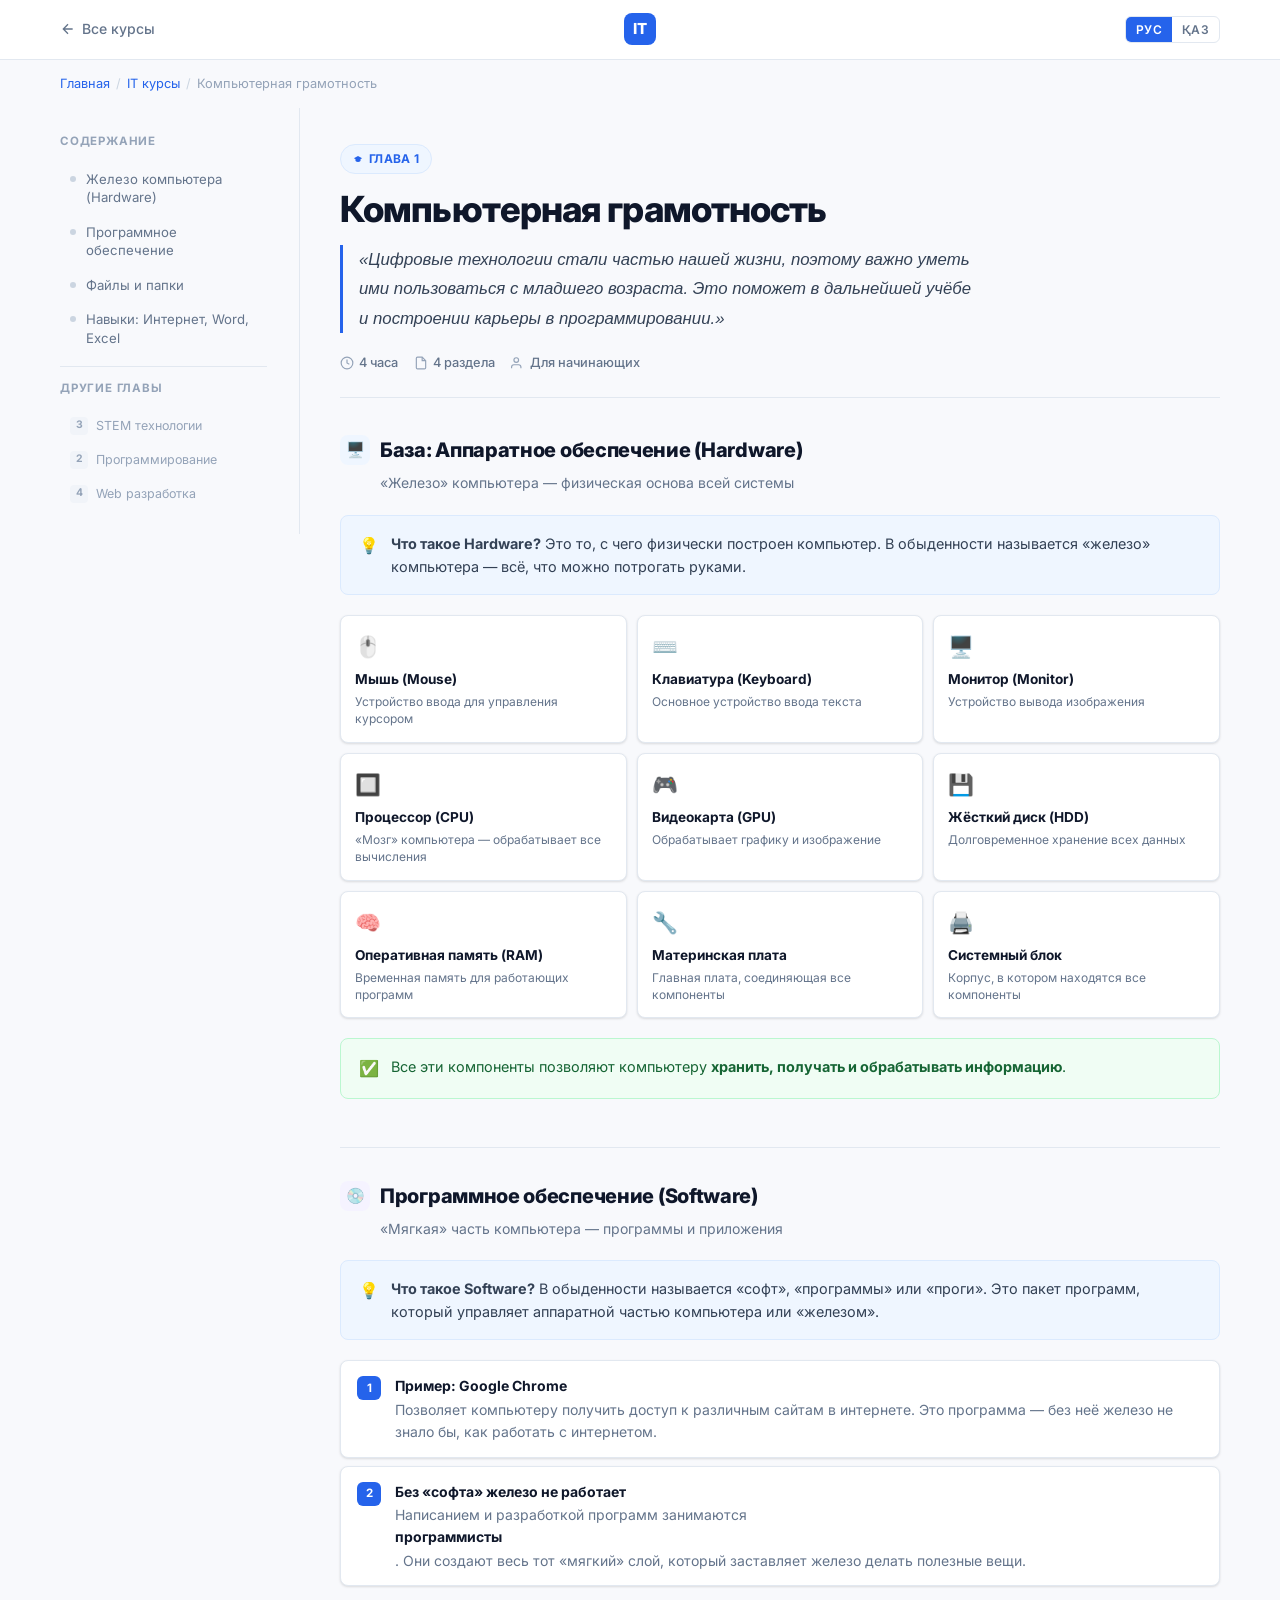
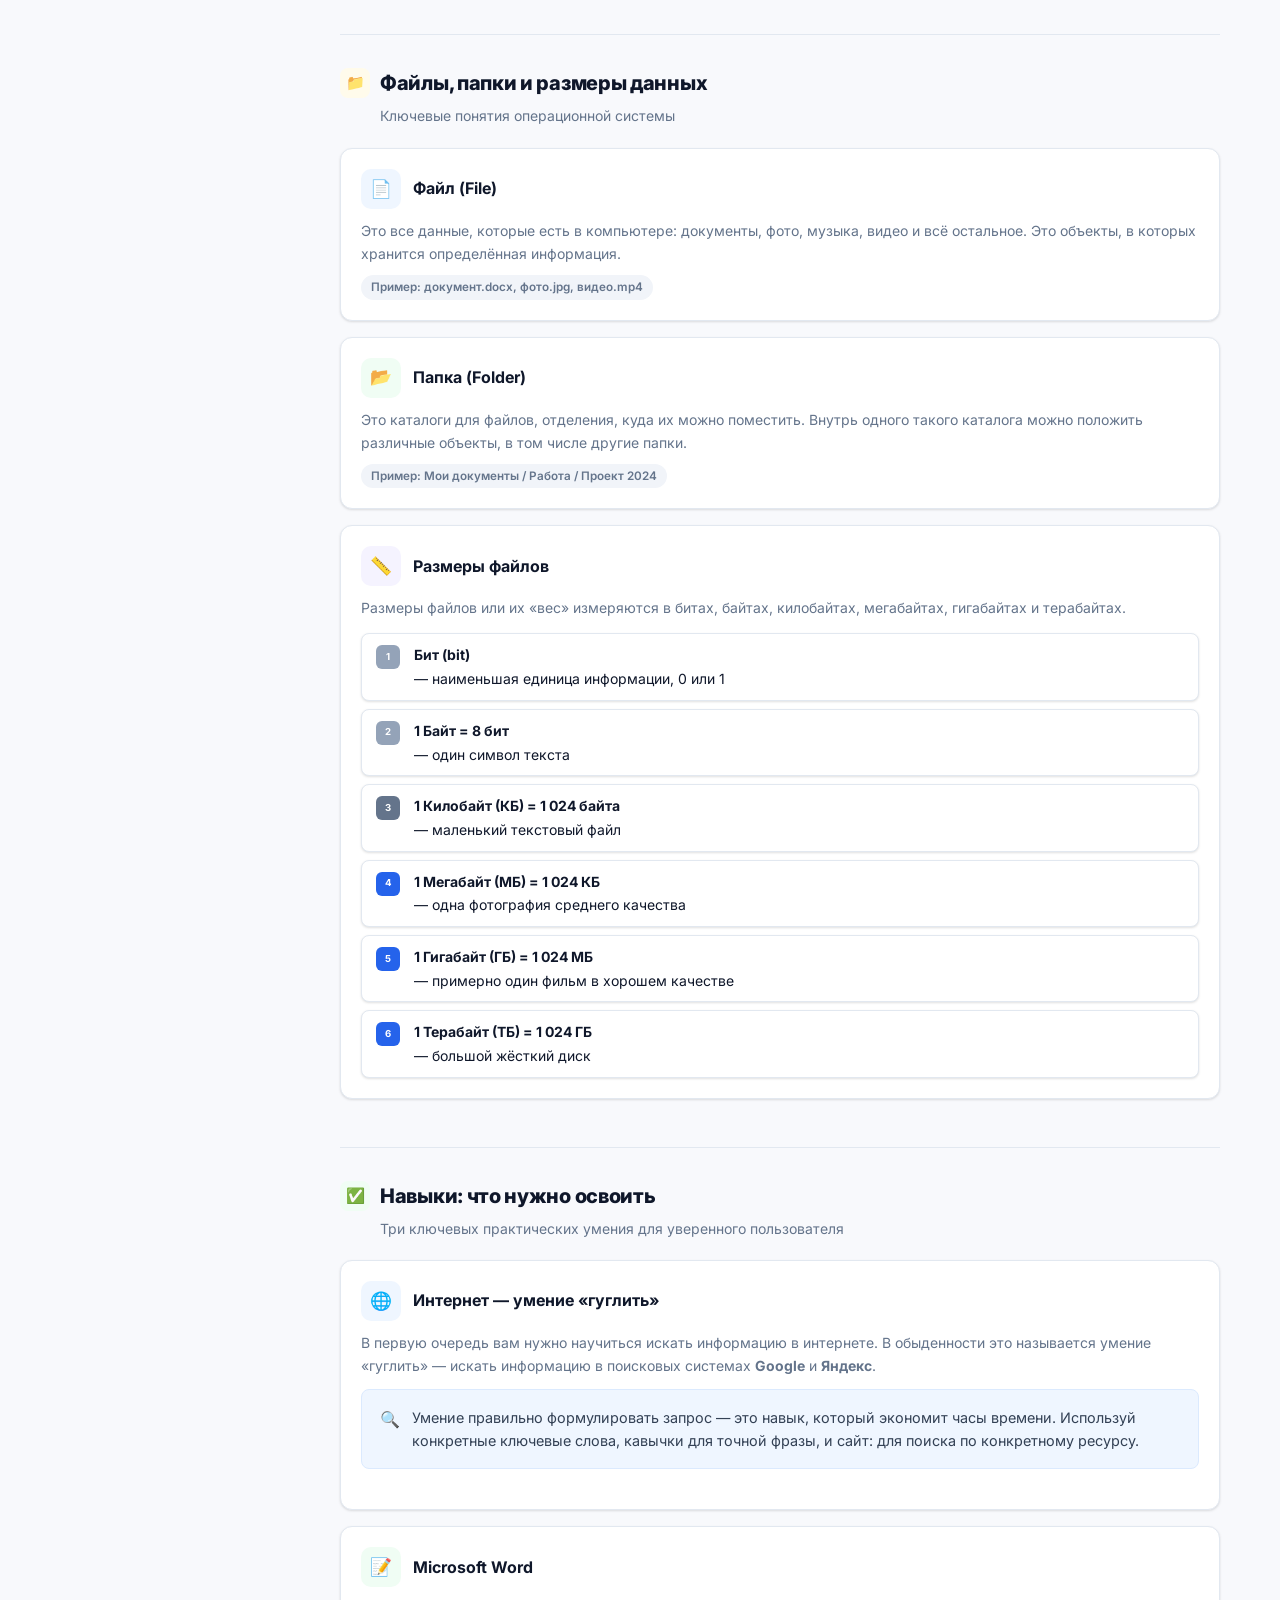
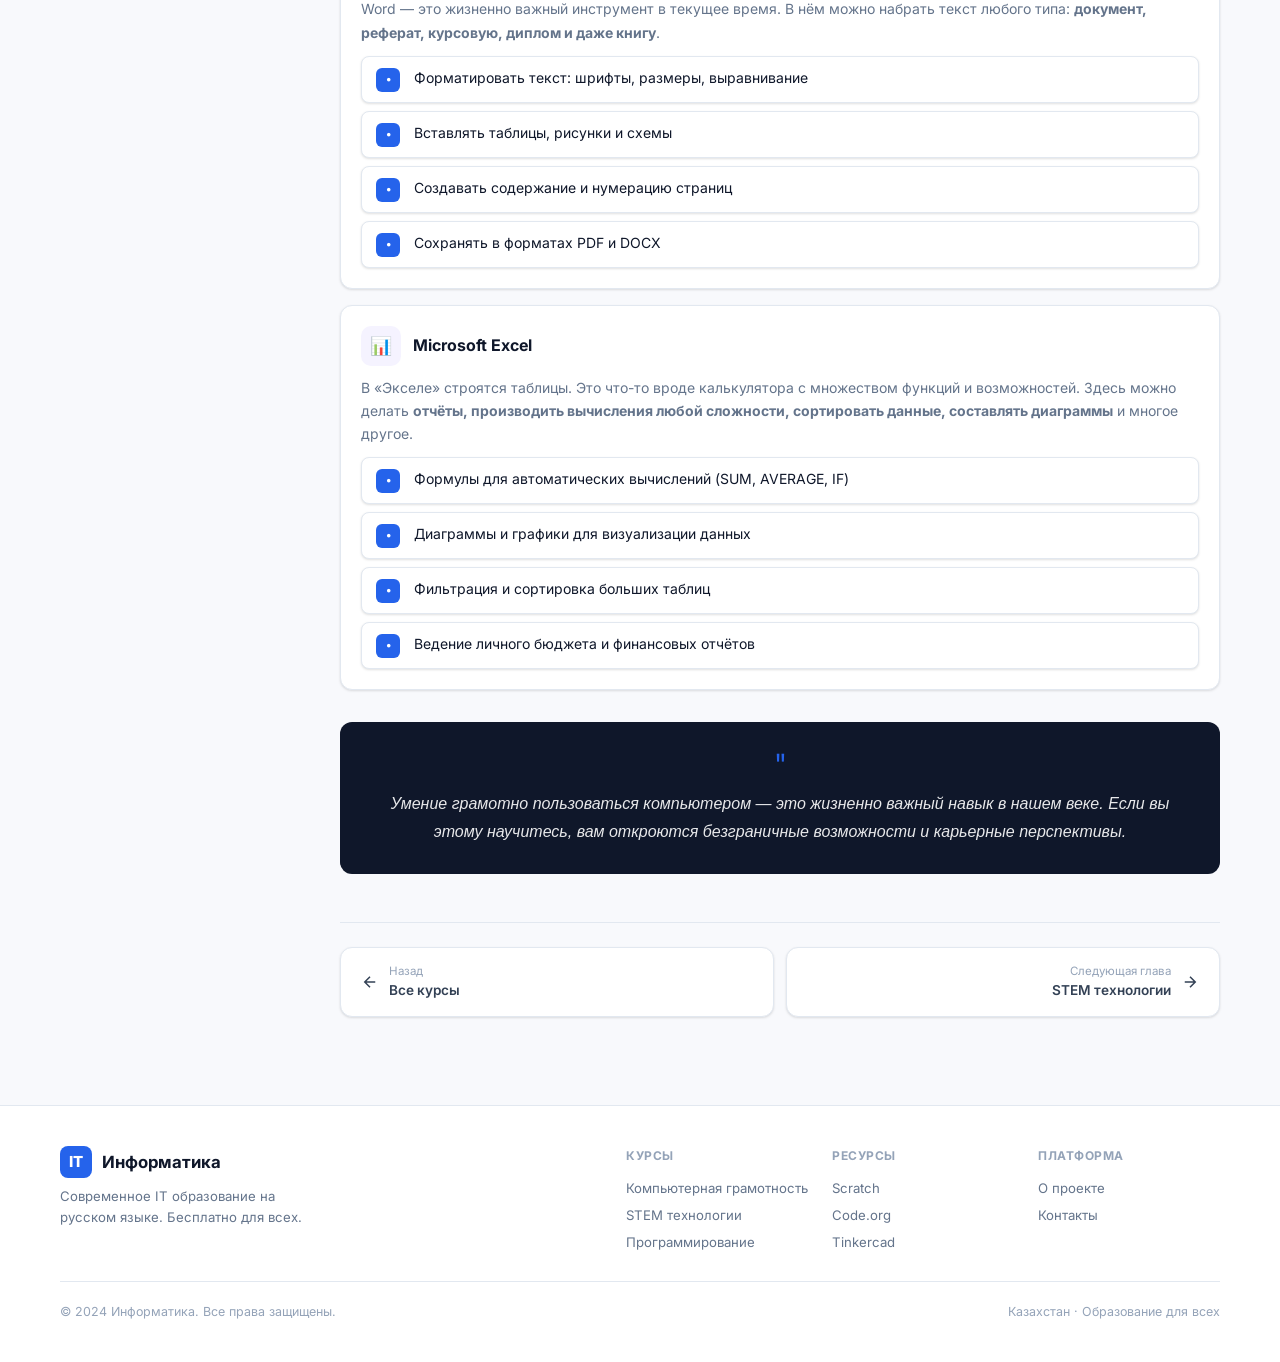
==== commit 3b8bf985: "Redesign: clean editorial layout, full ivox.kz content - Complete UX redesign: white/light bg, blue " ====
--- a/course.html
+++ b/course.html
@@ -3,7 +3,7 @@
 <head>
   <meta charset="UTF-8">
   <meta name="viewport" content="width=device-width, initial-scale=1.0">
-  <meta name="description" content="Компьютерная грамотность — основы работы с компьютером: железо, ОС, офисные программы, интернет">
+  <meta name="description" content="Компьютерная грамотность — железо, ОС, файлы, интернет, Word, Excel">
   <title>Компьютерная грамотность | Информатика</title>
   <link rel="preconnect" href="https://fonts.googleapis.com">
   <link rel="preconnect" href="https://fonts.gstatic.com" crossorigin>
@@ -12,417 +12,406 @@
 </head>
 <body>
 
-  <!-- NAVBAR -->
   <nav class="navbar" role="navigation" aria-label="Основная навигация">
     <div class="navbar-inner">
       <a href="index.html" class="nav-back" aria-label="Вернуться к списку курсов">
-        <svg fill="none" stroke="currentColor" stroke-width="2" viewBox="0 0 24 24" aria-hidden="true"><path d="M19 12H5M12 5l-7 7 7 7"/></svg>
+        <svg viewBox="0 0 24 24" fill="none" stroke="currentColor" stroke-width="2" aria-hidden="true"><path d="M19 12H5M12 5l-7 7 7 7"/></svg>
         Все курсы
       </a>
       <a href="index.html" class="nav-logo" aria-label="Информатика — главная">
-        <div class="nav-logo-icon" aria-hidden="true">💻</div>
-        <span style="display:none;">Инфор<span>матика</span></span>
+        <div class="nav-logo-mark" aria-hidden="true">IT</div>
+        <span style="display:none;">Информатика</span>
       </a>
-      <div style="width:80px;"></div>
+      <div class="lang-switch" role="group" aria-label="Выбор языка">
+        <button class="active" aria-pressed="true">РУС</button>
+        <button aria-pressed="false">ҚАЗ</button>
+      </div>
     </div>
   </nav>
 
-  <!-- STICKY ENROLL BAR -->
-  <div class="enroll-bar" role="complementary" aria-label="Запись на курс">
-    <span class="enroll-bar-title">Компьютерная грамотность — Глава 1</span>
-    <a href="#start" class="btn btn-primary">
-      <svg width="16" height="16" fill="none" stroke="currentColor" stroke-width="2" viewBox="0 0 24 24" aria-hidden="true"><polygon points="5 3 19 12 5 21 5 3"/></svg>
-      Начать обучение
-    </a>
+  <div class="container-wide">
+    <nav class="breadcrumb" aria-label="Путь">
+      <a href="index.html">Главная</a>
+      <span class="breadcrumb-sep" aria-hidden="true">/</span>
+      <a href="index.html">IT курсы</a>
+      <span class="breadcrumb-sep" aria-hidden="true">/</span>
+      <span aria-current="page">Компьютерная грамотность</span>
+    </nav>
   </div>
 
-  <!-- COURSE HERO -->
-  <header class="course-page-hero" aria-label="О курсе">
-    <div class="container">
-      <div class="course-hero-content">
-        <div class="hero-eyebrow fade-up">
-          <span class="badge badge-blue">Глава 1</span>
-          <span class="badge badge-green">Бесплатно</span>
-          <span class="badge" style="background:rgba(255,255,255,0.07);color:rgba(255,255,255,0.6);border:1px solid rgba(255,255,255,0.1);">Начинающий</span>
-        </div>
-        <h1 class="fade-up fade-up-1">Компьютерная<br><span class="gradient-text">грамотность</span></h1>
-        <p class="desc fade-up fade-up-2">
-          Узнай как устроен компьютер изнутри, научись работать с операционной системой,
-          файлами и папками. Освой Microsoft Word, Excel и безопасный серфинг в интернете.
-        </p>
-
-        <div class="course-hero-meta fade-up fade-up-3">
-          <span class="course-meta-item">
-            <svg viewBox="0 0 24 24" fill="none" stroke="currentColor" stroke-width="2" width="16" height="16" aria-hidden="true"><circle cx="12" cy="12" r="10"/><polyline points="12 6 12 12 16 14"/></svg>
-            4 часа контента
+  <div class="content-layout">
+
+    <!-- SIDEBAR TOC -->
+    <aside class="toc-sidebar" aria-label="Содержание">
+      <p class="toc-title">Содержание</p>
+      <ul class="toc-list" role="list">
+        <li>
+          <a href="#hardware" class="toc-item active" role="listitem">
+            <span class="toc-dot" aria-hidden="true"></span>
+            Железо компьютера (Hardware)
+          </a>
+        </li>
+        <li>
+          <a href="#software" class="toc-item" role="listitem">
+            <span class="toc-dot" aria-hidden="true"></span>
+            Программное обеспечение
+          </a>
+        </li>
+        <li>
+          <a href="#filesystem" class="toc-item" role="listitem">
+            <span class="toc-dot" aria-hidden="true"></span>
+            Файлы и папки
+          </a>
+        </li>
+        <li>
+          <a href="#skills" class="toc-item" role="listitem">
+            <span class="toc-dot" aria-hidden="true"></span>
+            Навыки: Интернет, Word, Excel
+          </a>
+        </li>
+      </ul>
+
+      <div class="toc-divider" aria-hidden="true"></div>
+      <p class="toc-title">Другие главы</p>
+      <ul class="toc-chapters" role="list">
+        <li>
+          <a href="stem.html" class="toc-chapter" role="listitem">
+            <span class="toc-chapter-num" aria-label="Глава 3">3</span>
+            STEM технологии
+          </a>
+        </li>
+        <li>
+          <a href="#" class="toc-chapter" role="listitem">
+            <span class="toc-chapter-num" aria-label="Глава 2">2</span>
+            Программирование
+          </a>
+        </li>
+        <li>
+          <a href="#" class="toc-chapter" role="listitem">
+            <span class="toc-chapter-num" aria-label="Глава 4">4</span>
+            Web разработка
+          </a>
+        </li>
+      </ul>
+    </aside>
+
+    <!-- ARTICLE -->
+    <main class="article-wrap" id="main-content">
+      <header class="article-header">
+        <div class="article-chapter-label" aria-label="Номер главы">
+          <svg width="10" height="10" viewBox="0 0 24 24" fill="currentColor" aria-hidden="true"><path d="M22 10v6M2 10l10-5 10 5-10 5-10-5z"/><path d="M6 12v5c3 3 9 3 12 0v-5"/></svg>
+          ГЛАВА 1
+        </div>
+        <h1>Компьютерная грамотность</h1>
+        <blockquote class="article-intro">
+          «Цифровые технологии стали частью нашей жизни, поэтому важно уметь ими пользоваться с младшего возраста. Это поможет в дальнейшей учёбе и построении карьеры в программировании.»
+        </blockquote>
+        <div class="article-meta" aria-label="Информация о главе">
+          <span class="article-meta-tag">
+            <svg viewBox="0 0 24 24" fill="none" stroke="currentColor" stroke-width="2" aria-hidden="true"><circle cx="12" cy="12" r="10"/><polyline points="12 6 12 12 16 14"/></svg>
+            4 часа
           </span>
-          <span class="course-meta-item">
-            <svg viewBox="0 0 24 24" fill="none" stroke="currentColor" stroke-width="2" width="16" height="16" aria-hidden="true"><path d="M14 2H6a2 2 0 0 0-2 2v16a2 2 0 0 0 2 2h12a2 2 0 0 0 2-2V8z"/><polyline points="14 2 14 8 20 8"/></svg>
-            6 модулей
+          <span class="article-meta-tag">
+            <svg viewBox="0 0 24 24" fill="none" stroke="currentColor" stroke-width="2" aria-hidden="true"><path d="M14 2H6a2 2 0 0 0-2 2v16a2 2 0 0 0 2 2h12a2 2 0 0 0 2-2V8z"/><polyline points="14 2 14 8 20 8"/></svg>
+            4 раздела
           </span>
-          <span class="course-meta-item">
-            <svg viewBox="0 0 24 24" fill="none" stroke="currentColor" stroke-width="2" width="16" height="16" aria-hidden="true"><path d="M17 21v-2a4 4 0 0 0-4-4H5a4 4 0 0 0-4 4v2"/><circle cx="9" cy="7" r="4"/></svg>
-            Для всех возрастов
+          <span class="article-meta-tag">
+            <svg viewBox="0 0 24 24" fill="none" stroke="currentColor" stroke-width="2" aria-hidden="true"><path d="M17 21v-2a4 4 0 0 0-4-4H5a4 4 0 0 0-4 4v2"/><circle cx="9" cy="7" r="4"/></svg>
+            Для начинающих
           </span>
         </div>
-
-        <div class="fade-up fade-up-4">
-          <div class="progress-section" aria-label="Прогресс курса">
-            <div class="progress-label">
-              <span>Твой прогресс</span>
-              <span id="progressPct">0%</span>
-            </div>
-            <div class="progress-track" role="progressbar" aria-valuenow="0" aria-valuemin="0" aria-valuemax="100" aria-label="0% завершено">
-              <div class="progress-fill" id="progressFill" style="width:0%"></div>
-            </div>
-          </div>
-          <a href="#start" class="btn btn-primary">
-            <svg width="18" height="18" fill="none" stroke="currentColor" stroke-width="2" viewBox="0 0 24 24" aria-hidden="true"><polygon points="5 3 19 12 5 21 5 3"/></svg>
-            Начать обучение
-          </a>
-        </div>
-      </div>
-    </div>
-  </header>
-
-  <!-- MAIN CONTENT -->
-  <main id="start">
-
-    <!-- WHAT YOU LEARN -->
-    <section class="section" aria-label="Чему ты научишься">
-      <div class="container">
-        <div class="section-heading">
-          <div class="divider" aria-hidden="true"></div>
-          <h2>Чему ты <span class="accent">научишься</span></h2>
-          <p>Практические навыки, которые пригодятся в жизни и работе</p>
-        </div>
-
-        <div class="skills-list" role="list" aria-label="Список навыков">
-          <span class="skill-tag" role="listitem">Устройство компьютера</span>
-          <span class="skill-tag" role="listitem">Операционная система</span>
-          <span class="skill-tag" role="listitem">Работа с файлами</span>
-          <span class="skill-tag" role="listitem">Поиск в интернете</span>
-          <span class="skill-tag" role="listitem">Microsoft Word</span>
-          <span class="skill-tag" role="listitem">Microsoft Excel</span>
-          <span class="skill-tag" role="listitem">Цифровая безопасность</span>
-          <span class="skill-tag" role="listitem">Единицы измерения данных</span>
-          <span class="skill-tag" role="listitem">Облачные сервисы</span>
-          <span class="skill-tag" role="listitem">Электронная почта</span>
-        </div>
-      </div>
-    </section>
-
-    <!-- CURRICULUM -->
-    <section class="section" style="background:rgba(255,255,255,0.02);" aria-label="Программа курса">
-      <div class="container">
-        <div class="section-heading">
-          <div class="divider" aria-hidden="true"></div>
-          <h2>Программа <span class="accent">курса</span></h2>
-          <p>6 модулей — от железа до офисных программ</p>
-        </div>
-
-        <div class="module-list" role="list">
-
-          <!-- Module 1 -->
-          <div class="glass-card module-item" role="listitem" tabindex="0" aria-label="Модуль 1: Железо компьютера">
-            <div class="module-num" aria-hidden="true">01</div>
-            <div class="module-content">
-              <h4>База: Железо компьютера (Hardware)</h4>
-              <p>Процессор (CPU), видеокарта (GPU), оперативная память (RAM), жёсткий диск. Как они работают вместе?</p>
-            </div>
-            <div style="flex-shrink:0;">
-              <span class="badge badge-green">Старт</span>
-            </div>
-          </div>
-
-          <!-- Module 2 -->
-          <div class="glass-card module-item" role="listitem" tabindex="0" aria-label="Модуль 2: Программное обеспечение">
-            <div class="module-num" aria-hidden="true">02</div>
-            <div class="module-content">
-              <h4>Программное обеспечение (Software)</h4>
-              <p>Что такое операционная система? Чем отличается Windows от macOS и Linux? Какие программы нужны каждому?</p>
-            </div>
-            <div style="flex-shrink:0;">
-              <span class="badge badge-blue" style="font-size:0.7rem;padding:4px 10px;">30 мин</span>
-            </div>
-          </div>
-
-          <!-- Module 3 -->
-          <div class="glass-card module-item" role="listitem" tabindex="0" aria-label="Модуль 3: Файлы и папки">
-            <div class="module-num" aria-hidden="true">03</div>
-            <div class="module-content">
-              <h4>Файлы, папки и единицы хранения</h4>
-              <p>Биты и байты, килобайты, мегабайты, гигабайты. Как правильно организовать файлы на компьютере?</p>
-            </div>
-            <div style="flex-shrink:0;">
-              <span class="badge badge-blue" style="font-size:0.7rem;padding:4px 10px;">45 мин</span>
-            </div>
-          </div>
-
-          <!-- Module 4 -->
-          <div class="glass-card module-item" role="listitem" tabindex="0" aria-label="Модуль 4: Интернет и поиск">
-            <div class="module-num" aria-hidden="true">04</div>
-            <div class="module-content">
-              <h4>Навыки: Интернет и поиск информации</h4>
-              <p>Как правильно искать информацию в Google? Как распознать надёжный источник? Базовая цифровая грамотность.</p>
-            </div>
-            <div style="flex-shrink:0;">
-              <span class="badge badge-blue" style="font-size:0.7rem;padding:4px 10px;">40 мин</span>
-            </div>
-          </div>
-
-          <!-- Module 5 -->
-          <div class="glass-card module-item" role="listitem" tabindex="0" aria-label="Модуль 5: Microsoft Word">
-            <div class="module-num" aria-hidden="true">05</div>
-            <div class="module-content">
-              <h4>Навыки: Microsoft Word</h4>
-              <p>Создание и форматирование документов. Стили, таблицы, изображения. Как оформить реферат, резюме или заявление?</p>
-            </div>
-            <div style="flex-shrink:0;">
-              <span class="badge badge-blue" style="font-size:0.7rem;padding:4px 10px;">50 мин</span>
-            </div>
-          </div>
-
-          <!-- Module 6 -->
-          <div class="glass-card module-item" role="listitem" tabindex="0" aria-label="Модуль 6: Microsoft Excel">
-            <div class="module-num" aria-hidden="true">06</div>
-            <div class="module-content">
-              <h4>Навыки: Microsoft Excel</h4>
-              <p>Таблицы, формулы, диаграммы. Как вести личный бюджет, создавать отчёты и анализировать данные?</p>
-            </div>
-            <div style="flex-shrink:0;">
-              <span class="badge badge-blue" style="font-size:0.7rem;padding:4px 10px;">60 мин</span>
-            </div>
-          </div>
-
-        </div>
-      </div>
-    </section>
-
-    <!-- STEM SECTION -->
-    <section class="section" aria-label="STEM образование">
-      <div class="container">
-        <div class="section-heading">
-          <div class="divider" aria-hidden="true"></div>
-          <h2><span class="accent">STEM</span> — болашаққа бастар жол</h2>
-          <p>Наука, технологии, инженерия и математика — путь в будущее</p>
-        </div>
-
-        <div class="glass-card" style="padding:32px;margin-bottom:32px;">
-          <p style="color:var(--text-secondary);line-height:1.8;margin-bottom:20px;">
-            <strong style="color:var(--text-primary);">STEM</strong> — это интегрированное образование, объединяющее науку, технологии, инженерию и математику.
-            Цель — подготовить учеников к решению реальных задач через практику и критическое мышление.
-          </p>
-          <div style="display:grid;grid-template-columns:repeat(2,1fr);gap:12px;">
-            <div class="glass-card" style="padding:16px;text-align:center;">
-              <div style="font-size:1.8rem;margin-bottom:8px;">🔬</div>
-              <div style="font-size:0.85rem;font-weight:600;">Science</div>
-              <div style="font-size:0.75rem;color:var(--text-muted);">Наука</div>
-            </div>
-            <div class="glass-card" style="padding:16px;text-align:center;">
-              <div style="font-size:1.8rem;margin-bottom:8px;">💻</div>
-              <div style="font-size:0.85rem;font-weight:600;">Technology</div>
-              <div style="font-size:0.75rem;color:var(--text-muted);">Технологии</div>
-            </div>
-            <div class="glass-card" style="padding:16px;text-align:center;">
-              <div style="font-size:1.8rem;margin-bottom:8px;">⚙️</div>
-              <div style="font-size:0.85rem;font-weight:600;">Engineering</div>
-              <div style="font-size:0.75rem;color:var(--text-muted);">Инженерия</div>
-            </div>
-            <div class="glass-card" style="padding:16px;text-align:center;">
-              <div style="font-size:1.8rem;margin-bottom:8px;">📐</div>
-              <div style="font-size:0.85rem;font-weight:600;">Mathematics</div>
-              <div style="font-size:0.75rem;color:var(--text-muted);">Математика</div>
-            </div>
-          </div>
-        </div>
-
-        <!-- Benefits -->
-        <div class="features-grid" style="margin-bottom:48px;">
-          <div class="glass-card feature-card">
-            <div class="feature-icon" aria-hidden="true">
-              <svg viewBox="0 0 24 24" fill="none" stroke="currentColor" stroke-width="2"><path d="M9 11l3 3L22 4"/><path d="M21 12v7a2 2 0 0 1-2 2H5a2 2 0 0 1-2-2V5a2 2 0 0 1 2-2h11"/></svg>
-            </div>
-            <div class="feature-content">
-              <h3>Интерактивное обучение</h3>
-              <p>Лабораторные работы и практические проекты вместо скучных лекций</p>
-            </div>
-          </div>
-
-          <div class="glass-card feature-card">
-            <div class="feature-icon red" aria-hidden="true">
-              <svg viewBox="0 0 24 24" fill="none" stroke="currentColor" stroke-width="2"><path d="M17 21v-2a4 4 0 0 0-4-4H5a4 4 0 0 0-4 4v2"/><circle cx="9" cy="7" r="4"/><path d="M23 21v-2a4 4 0 0 0-3-3.87"/><path d="M16 3.13a4 4 0 0 1 0 7.75"/></svg>
-            </div>
-            <div class="feature-content">
-              <h3>Командная работа</h3>
-              <p>Проекты в группах развивают коммуникацию и умение работать вместе</p>
-            </div>
-          </div>
-
-          <div class="glass-card feature-card">
-            <div class="feature-icon green" aria-hidden="true">
-              <svg viewBox="0 0 24 24" fill="none" stroke="currentColor" stroke-width="2"><circle cx="12" cy="12" r="10"/><line x1="2" y1="12" x2="22" y2="12"/><path d="M12 2a15.3 15.3 0 0 1 4 10 15.3 15.3 0 0 1-4 10 15.3 15.3 0 0 1-4-10 15.3 15.3 0 0 1 4-10z"/></svg>
-            </div>
-            <div class="feature-content">
-              <h3>Применение на практике</h3>
-              <p>Знания применяются к реальным задачам — от автоматики до программирования</p>
-            </div>
-          </div>
-
-          <div class="glass-card feature-card">
-            <div class="feature-icon purple" aria-hidden="true">
-              <svg viewBox="0 0 24 24" fill="none" stroke="currentColor" stroke-width="2"><polygon points="12 2 15.09 8.26 22 9.27 17 14.14 18.18 21.02 12 17.77 5.82 21.02 7 14.14 2 9.27 8.91 8.26 12 2"/></svg>
-            </div>
-            <div class="feature-content">
-              <h3>Карьера в IT</h3>
-              <p>Подготовка к востребованным профессиям будущего в сфере технологий</p>
-            </div>
-          </div>
-        </div>
-
-        <!-- Project ideas -->
-        <div class="section-heading">
-          <h2 style="font-size:1.4rem;">10 идей STEM-проектов <span class="accent">для учеников</span></h2>
-        </div>
-        <div style="display:grid;grid-template-columns:1fr;gap:10px;">
-          <div class="glass-card" style="padding:16px;display:flex;gap:12px;align-items:flex-start;">
-            <span style="color:var(--accent-blue);font-weight:800;font-size:1rem;flex-shrink:0;">01</span>
-            <span style="font-size:0.875rem;color:var(--text-secondary);">Автоматическая система полива растений на Arduino</span>
-          </div>
-          <div class="glass-card" style="padding:16px;display:flex;gap:12px;align-items:flex-start;">
-            <span style="color:var(--accent-blue);font-weight:800;font-size:1rem;flex-shrink:0;">02</span>
-            <span style="font-size:0.875rem;color:var(--text-secondary);">Детектор землетрясений с оповещением по Wi-Fi</span>
-          </div>
-          <div class="glass-card" style="padding:16px;display:flex;gap:12px;align-items:flex-start;">
-            <span style="color:var(--accent-blue);font-weight:800;font-size:1rem;flex-shrink:0;">03</span>
-            <span style="font-size:0.875rem;color:var(--text-secondary);">3D-печать прототипа инновационного устройства</span>
-          </div>
-          <div class="glass-card" style="padding:16px;display:flex;gap:12px;align-items:flex-start;">
-            <span style="color:var(--accent-blue);font-weight:800;font-size:1rem;flex-shrink:0;">04</span>
-            <span style="font-size:0.875rem;color:var(--text-secondary);">Умный светофор с датчиком движения на Micro:bit</span>
-          </div>
-          <div class="glass-card" style="padding:16px;display:flex;gap:12px;align-items:flex-start;">
-            <span style="color:var(--accent-blue);font-weight:800;font-size:1rem;flex-shrink:0;">05</span>
-            <span style="font-size:0.875rem;color:var(--text-secondary);">Мобильное приложение для мониторинга качества воздуха</span>
-          </div>
-          <div class="glass-card" style="padding:16px;display:flex;gap:12px;align-items:flex-start;">
-            <span style="color:var(--accent-blue);font-weight:800;font-size:1rem;flex-shrink:0;">06</span>
-            <span style="font-size:0.875rem;color:var(--text-secondary);">Роботизированная рука управляемая перчаткой</span>
-          </div>
-          <div class="glass-card" style="padding:16px;display:flex;gap:12px;align-items:flex-start;">
-            <span style="color:var(--accent-blue);font-weight:800;font-size:1rem;flex-shrink:0;">07</span>
-            <span style="font-size:0.875rem;color:var(--text-secondary);">Игра на Scratch с обучающим контентом</span>
-          </div>
-          <div class="glass-card" style="padding:16px;display:flex;gap:12px;align-items:flex-start;">
-            <span style="color:var(--accent-blue);font-weight:800;font-size:1rem;flex-shrink:0;">08</span>
-            <span style="font-size:0.875rem;color:var(--text-secondary);">Солнечная батарея и система хранения энергии</span>
-          </div>
-          <div class="glass-card" style="padding:16px;display:flex;gap:12px;align-items:flex-start;">
-            <span style="color:var(--accent-blue);font-weight:800;font-size:1rem;flex-shrink:0;">09</span>
-            <span style="font-size:0.875rem;color:var(--text-secondary);">Веб-сайт для мониторинга экологии родного города</span>
-          </div>
-          <div class="glass-card" style="padding:16px;display:flex;gap:12px;align-items:flex-start;">
-            <span style="color:var(--accent-blue);font-weight:800;font-size:1rem;flex-shrink:0;">10</span>
-            <span style="font-size:0.875rem;color:var(--text-secondary);">VR/AR приложение для изучения анатомии человека</span>
-          </div>
-        </div>
-      </div>
-    </section>
-
-    <!-- FREE TOOLS -->
-    <section class="section" style="background:rgba(255,255,255,0.02);" aria-label="Бесплатные инструменты">
-      <div class="container">
-        <div class="section-heading">
-          <div class="divider" aria-hidden="true"></div>
-          <h2>Бесплатные <span class="accent">инструменты</span></h2>
-          <p>Всё что нужно для обучения — уже доступно бесплатно</p>
-        </div>
-
-        <div class="tools-grid" role="list">
-          <div class="glass-card tool-card" role="listitem">
-            <span class="tool-emoji" aria-hidden="true">🐱</span>
+      </header>
+
+      <!-- SECTION 1: HARDWARE -->
+      <section class="content-section" id="hardware" aria-labelledby="hardware-title">
+        <h2 class="section-title" id="hardware-title">
+          <span class="section-title-icon" style="background:var(--blue-light);" aria-hidden="true">🖥️</span>
+          База: Аппаратное обеспечение (Hardware)
+        </h2>
+        <p class="section-subtitle">«Железо» компьютера — физическая основа всей системы</p>
+
+        <div class="callout callout-blue" role="note">
+          <span class="callout-icon" aria-hidden="true">💡</span>
+          <div><strong>Что такое Hardware?</strong> Это то, с чего физически построен компьютер. В обыденности называется «железо» компьютера — всё, что можно потрогать руками.</div>
+        </div>
+
+        <div class="component-grid" role="list" aria-label="Компоненты компьютера">
+          <div class="component-card" role="listitem">
+            <div class="component-card-icon" aria-hidden="true">🖱️</div>
+            <div class="component-card-name">Мышь (Mouse)</div>
+            <div class="component-card-desc">Устройство ввода для управления курсором</div>
+          </div>
+          <div class="component-card" role="listitem">
+            <div class="component-card-icon" aria-hidden="true">⌨️</div>
+            <div class="component-card-name">Клавиатура (Keyboard)</div>
+            <div class="component-card-desc">Основное устройство ввода текста</div>
+          </div>
+          <div class="component-card" role="listitem">
+            <div class="component-card-icon" aria-hidden="true">🖥️</div>
+            <div class="component-card-name">Монитор (Monitor)</div>
+            <div class="component-card-desc">Устройство вывода изображения</div>
+          </div>
+          <div class="component-card" role="listitem">
+            <div class="component-card-icon" aria-hidden="true">🔲</div>
+            <div class="component-card-name">Процессор (CPU)</div>
+            <div class="component-card-desc">«Мозг» компьютера — обрабатывает все вычисления</div>
+          </div>
+          <div class="component-card" role="listitem">
+            <div class="component-card-icon" aria-hidden="true">🎮</div>
+            <div class="component-card-name">Видеокарта (GPU)</div>
+            <div class="component-card-desc">Обрабатывает графику и изображение</div>
+          </div>
+          <div class="component-card" role="listitem">
+            <div class="component-card-icon" aria-hidden="true">💾</div>
+            <div class="component-card-name">Жёсткий диск (HDD)</div>
+            <div class="component-card-desc">Долговременное хранение всех данных</div>
+          </div>
+          <div class="component-card" role="listitem">
+            <div class="component-card-icon" aria-hidden="true">🧠</div>
+            <div class="component-card-name">Оперативная память (RAM)</div>
+            <div class="component-card-desc">Временная память для работающих программ</div>
+          </div>
+          <div class="component-card" role="listitem">
+            <div class="component-card-icon" aria-hidden="true">🔧</div>
+            <div class="component-card-name">Материнская плата</div>
+            <div class="component-card-desc">Главная плата, соединяющая все компоненты</div>
+          </div>
+          <div class="component-card" role="listitem">
+            <div class="component-card-icon" aria-hidden="true">🖨️</div>
+            <div class="component-card-name">Системный блок</div>
+            <div class="component-card-desc">Корпус, в котором находятся все компоненты</div>
+          </div>
+        </div>
+
+        <div class="callout callout-green" role="note">
+          <span class="callout-icon" aria-hidden="true">✅</span>
+          <div>Все эти компоненты позволяют компьютеру <strong>хранить, получать и обрабатывать информацию</strong>.</div>
+        </div>
+      </section>
+
+      <div class="section-divider" aria-hidden="true"></div>
+
+      <!-- SECTION 2: SOFTWARE -->
+      <section class="content-section" id="software" aria-labelledby="software-title">
+        <h2 class="section-title" id="software-title">
+          <span class="section-title-icon" style="background:var(--purple-light);" aria-hidden="true">💿</span>
+          Программное обеспечение (Software)
+        </h2>
+        <p class="section-subtitle">«Мягкая» часть компьютера — программы и приложения</p>
+
+        <div class="callout callout-blue" role="note">
+          <span class="callout-icon" aria-hidden="true">💡</span>
+          <div>
+            <strong>Что такое Software?</strong> В обыденности называется «софт», «программы» или «проги». Это пакет программ, который управляет аппаратной частью компьютера или «железом».
+          </div>
+        </div>
+
+        <div class="info-list" role="list">
+          <div class="info-row" role="listitem">
+            <span class="info-row-num" aria-hidden="true">1</span>
             <div>
-              <div style="font-weight:700;font-size:0.875rem;">Scratch</div>
-              <div style="font-size:0.75rem;color:var(--text-muted);">Программирование</div>
-            </div>
-          </div>
-          <div class="glass-card tool-card" role="listitem">
-            <span class="tool-emoji" aria-hidden="true">🌐</span>
+              <strong>Пример: Google Chrome</strong>
+              <p>Позволяет компьютеру получить доступ к различным сайтам в интернете. Это программа — без неё железо не знало бы, как работать с интернетом.</p>
+            </div>
+          </div>
+          <div class="info-row" role="listitem">
+            <span class="info-row-num" aria-hidden="true">2</span>
             <div>
-              <div style="font-weight:700;font-size:0.875rem;">Code.org</div>
-              <div style="font-size:0.75rem;color:var(--text-muted);">Основы кода</div>
-            </div>
-          </div>
-          <div class="glass-card tool-card" role="listitem">
-            <span class="tool-emoji" aria-hidden="true">🔧</span>
-            <div>
-              <div style="font-weight:700;font-size:0.875rem;">Tinkercad</div>
-              <div style="font-size:0.75rem;color:var(--text-muted);">3D и Arduino</div>
-            </div>
-          </div>
-          <div class="glass-card tool-card" role="listitem">
-            <span class="tool-emoji" aria-hidden="true">📟</span>
-            <div>
-              <div style="font-weight:700;font-size:0.875rem;">Micro:bit</div>
-              <div style="font-size:0.75rem;color:var(--text-muted);">Микроконтроллер</div>
-            </div>
-          </div>
-          <div class="glass-card tool-card" role="listitem">
-            <span class="tool-emoji" aria-hidden="true">⚡</span>
-            <div>
-              <div style="font-weight:700;font-size:0.875rem;">Arduino</div>
-              <div style="font-size:0.75rem;color:var(--text-muted);">Электроника</div>
-            </div>
-          </div>
-          <div class="glass-card tool-card" role="listitem">
-            <span class="tool-emoji" aria-hidden="true">🖨️</span>
-            <div>
-              <div style="font-weight:700;font-size:0.875rem;">3D печать</div>
-              <div style="font-size:0.75rem;color:var(--text-muted);">Прототипы</div>
-            </div>
-          </div>
-        </div>
-      </div>
-    </section>
-
-    <!-- NEXT COURSE CTA -->
-    <section class="section" aria-label="Следующий шаг">
-      <div class="container">
-        <div class="cta-banner">
-          <div style="font-size:2.5rem;margin-bottom:12px;" aria-hidden="true">🎉</div>
-          <h2>Готов пройти этот курс?</h2>
-          <p>Начни прямо сейчас — это бесплатно и займёт всего 4 часа</p>
-          <div style="display:flex;gap:12px;justify-content:center;flex-wrap:wrap;">
-            <a href="#start" class="btn btn-primary">
-              <svg width="18" height="18" fill="none" stroke="currentColor" stroke-width="2" viewBox="0 0 24 24" aria-hidden="true"><polygon points="5 3 19 12 5 21 5 3"/></svg>
-              Начать обучение
-            </a>
-            <a href="index.html" class="btn btn-outline">Все курсы</a>
-          </div>
-        </div>
-      </div>
-    </section>
-
-  </main>
-
-  <!-- FOOTER -->
+              <strong>Без «софта» железо не работает</strong>
+              <p>Написанием и разработкой программ занимаются <strong>программисты</strong>. Они создают весь тот «мягкий» слой, который заставляет железо делать полезные вещи.</p>
+            </div>
+          </div>
+        </div>
+      </section>
+
+      <div class="section-divider" aria-hidden="true"></div>
+
+      <!-- SECTION 3: FILE SYSTEM -->
+      <section class="content-section" id="filesystem" aria-labelledby="filesystem-title">
+        <h2 class="section-title" id="filesystem-title">
+          <span class="section-title-icon" style="background:var(--amber-light);" aria-hidden="true">📁</span>
+          Файлы, папки и размеры данных
+        </h2>
+        <p class="section-subtitle">Ключевые понятия операционной системы</p>
+
+        <div class="skill-cards">
+          <div class="skill-card">
+            <div class="skill-card-head">
+              <div class="skill-card-icon" aria-hidden="true">📄</div>
+              <h3>Файл (File)</h3>
+            </div>
+            <p>Это все данные, которые есть в компьютере: документы, фото, музыка, видео и всё остальное. Это объекты, в которых хранится определённая информация.</p>
+            <span class="skill-card-tag">Пример: документ.docx, фото.jpg, видео.mp4</span>
+          </div>
+
+          <div class="skill-card">
+            <div class="skill-card-head">
+              <div class="skill-card-icon green" aria-hidden="true">📂</div>
+              <h3>Папка (Folder)</h3>
+            </div>
+            <p>Это каталоги для файлов, отделения, куда их можно поместить. Внутрь одного такого каталога можно положить различные объекты, в том числе другие папки.</p>
+            <span class="skill-card-tag">Пример: Мои документы / Работа / Проект 2024</span>
+          </div>
+
+          <div class="skill-card">
+            <div class="skill-card-head">
+              <div class="skill-card-icon purple" aria-hidden="true">📏</div>
+              <h3>Размеры файлов</h3>
+            </div>
+            <p>Размеры файлов или их «вес» измеряются в битах, байтах, килобайтах, мегабайтах, гигабайтах и терабайтах.</p>
+
+            <div style="margin-top:14px;">
+              <div class="info-list" role="list" aria-label="Единицы измерения данных">
+                <div class="info-row" role="listitem" style="padding:10px 14px;">
+                  <span class="info-row-num" style="background:var(--text-4);font-size:0.6rem;" aria-hidden="true">1</span>
+                  <div><strong>Бит (bit)</strong> — наименьшая единица информации, 0 или 1</div>
+                </div>
+                <div class="info-row" role="listitem" style="padding:10px 14px;">
+                  <span class="info-row-num" style="background:var(--text-4);font-size:0.6rem;" aria-hidden="true">2</span>
+                  <div><strong>1 Байт = 8 бит</strong> — один символ текста</div>
+                </div>
+                <div class="info-row" role="listitem" style="padding:10px 14px;">
+                  <span class="info-row-num" style="background:var(--text-3);font-size:0.6rem;" aria-hidden="true">3</span>
+                  <div><strong>1 Килобайт (КБ) = 1 024 байта</strong> — маленький текстовый файл</div>
+                </div>
+                <div class="info-row" role="listitem" style="padding:10px 14px;">
+                  <span class="info-row-num" style="background:var(--blue);font-size:0.6rem;" aria-hidden="true">4</span>
+                  <div><strong>1 Мегабайт (МБ) = 1 024 КБ</strong> — одна фотография среднего качества</div>
+                </div>
+                <div class="info-row" role="listitem" style="padding:10px 14px;">
+                  <span class="info-row-num" style="background:var(--blue);font-size:0.6rem;" aria-hidden="true">5</span>
+                  <div><strong>1 Гигабайт (ГБ) = 1 024 МБ</strong> — примерно один фильм в хорошем качестве</div>
+                </div>
+                <div class="info-row" role="listitem" style="padding:10px 14px;">
+                  <span class="info-row-num" style="background:var(--blue);font-size:0.6rem;" aria-hidden="true">6</span>
+                  <div><strong>1 Терабайт (ТБ) = 1 024 ГБ</strong> — большой жёсткий диск</div>
+                </div>
+              </div>
+            </div>
+          </div>
+        </div>
+      </section>
+
+      <div class="section-divider" aria-hidden="true"></div>
+
+      <!-- SECTION 4: SKILLS -->
+      <section class="content-section" id="skills" aria-labelledby="skills-title">
+        <h2 class="section-title" id="skills-title">
+          <span class="section-title-icon" style="background:var(--green-light);" aria-hidden="true">✅</span>
+          Навыки: что нужно освоить
+        </h2>
+        <p class="section-subtitle">Три ключевых практических умения для уверенного пользователя</p>
+
+        <div class="skill-cards">
+
+          <div class="skill-card">
+            <div class="skill-card-head">
+              <div class="skill-card-icon" aria-hidden="true">🌐</div>
+              <h3>Интернет — умение «гуглить»</h3>
+            </div>
+            <p>В первую очередь вам нужно научиться искать информацию в интернете. В обыденности это называется умение «гуглить» — искать информацию в поисковых системах <strong>Google</strong> и <strong>Яндекс</strong>.</p>
+            <div class="callout callout-blue" style="margin-top:12px;" role="note">
+              <span class="callout-icon" aria-hidden="true">🔍</span>
+              <div>Умение правильно формулировать запрос — это навык, который экономит часы времени. Используй конкретные ключевые слова, кавычки для точной фразы, и сайт: для поиска по конкретному ресурсу.</div>
+            </div>
+          </div>
+
+          <div class="skill-card">
+            <div class="skill-card-head">
+              <div class="skill-card-icon green" aria-hidden="true">📝</div>
+              <h3>Microsoft Word</h3>
+            </div>
+            <p>Word — это жизненно важный инструмент в текущее время. В нём можно набрать текст любого типа: <strong>документ, реферат, курсовую, диплом и даже книгу</strong>.</p>
+            <div class="info-list" style="margin-top:12px;" role="list" aria-label="Что можно делать в Word">
+              <div class="info-row" style="padding:10px 14px;" role="listitem">
+                <span class="info-row-num" aria-hidden="true">•</span>
+                <div>Форматировать текст: шрифты, размеры, выравнивание</div>
+              </div>
+              <div class="info-row" style="padding:10px 14px;" role="listitem">
+                <span class="info-row-num" aria-hidden="true">•</span>
+                <div>Вставлять таблицы, рисунки и схемы</div>
+              </div>
+              <div class="info-row" style="padding:10px 14px;" role="listitem">
+                <span class="info-row-num" aria-hidden="true">•</span>
+                <div>Создавать содержание и нумерацию страниц</div>
+              </div>
+              <div class="info-row" style="padding:10px 14px;" role="listitem">
+                <span class="info-row-num" aria-hidden="true">•</span>
+                <div>Сохранять в форматах PDF и DOCX</div>
+              </div>
+            </div>
+          </div>
+
+          <div class="skill-card">
+            <div class="skill-card-head">
+              <div class="skill-card-icon purple" aria-hidden="true">📊</div>
+              <h3>Microsoft Excel</h3>
+            </div>
+            <p>В «Экселе» строятся таблицы. Это что-то вроде калькулятора с множеством функций и возможностей. Здесь можно делать <strong>отчёты, производить вычисления любой сложности, сортировать данные, составлять диаграммы</strong> и многое другое.</p>
+            <div class="info-list" style="margin-top:12px;" role="list" aria-label="Что можно делать в Excel">
+              <div class="info-row" style="padding:10px 14px;" role="listitem">
+                <span class="info-row-num" aria-hidden="true">•</span>
+                <div>Формулы для автоматических вычислений (SUM, AVERAGE, IF)</div>
+              </div>
+              <div class="info-row" style="padding:10px 14px;" role="listitem">
+                <span class="info-row-num" aria-hidden="true">•</span>
+                <div>Диаграммы и графики для визуализации данных</div>
+              </div>
+              <div class="info-row" style="padding:10px 14px;" role="listitem">
+                <span class="info-row-num" aria-hidden="true">•</span>
+                <div>Фильтрация и сортировка больших таблиц</div>
+              </div>
+              <div class="info-row" style="padding:10px 14px;" role="listitem">
+                <span class="info-row-num" aria-hidden="true">•</span>
+                <div>Ведение личного бюджета и финансовых отчётов</div>
+              </div>
+            </div>
+          </div>
+
+        </div>
+
+        <div class="closing-quote" role="note" aria-label="Заключительная цитата">
+          <span class="quote-mark" aria-hidden="true">"</span>
+          <p>Умение грамотно пользоваться компьютером — это жизненно важный навык в нашем веке. Если вы этому научитесь, вам откроются безграничные возможности и карьерные перспективы.</p>
+        </div>
+      </section>
+
+      <!-- CHAPTER NAV -->
+      <nav class="chapter-nav-bottom" aria-label="Навигация по главам">
+        <a href="index.html" class="chapter-nav-btn">
+          <svg viewBox="0 0 24 24" fill="none" stroke="currentColor" stroke-width="2" aria-hidden="true"><path d="M19 12H5M12 5l-7 7 7 7"/></svg>
+          <div>
+            <span class="btn-sub">Назад</span>
+            Все курсы
+          </div>
+        </a>
+        <a href="stem.html" class="chapter-nav-btn next">
+          <div>
+            <span class="btn-sub">Следующая глава</span>
+            STEM технологии
+          </div>
+          <svg viewBox="0 0 24 24" fill="none" stroke="currentColor" stroke-width="2" aria-hidden="true"><path d="M5 12h14M12 5l7 7-7 7"/></svg>
+        </a>
+      </nav>
+    </main>
+  </div>
+
   <footer role="contentinfo">
-    <div class="container">
-      <div class="footer-inner">
-        <div class="footer-brand">
+    <div class="footer-inner">
+      <div class="footer-top">
+        <div>
           <a href="index.html" class="nav-logo">
-            <div class="nav-logo-icon" aria-hidden="true">💻</div>
-            <span>Инфор<span>матика</span></span>
-          </a>
-          <p>Современное IT образование для всех. Бесплатно, практично и на русском языке.</p>
-        </div>
-
-        <nav class="footer-links-grid" aria-label="Навигация в подвале">
+            <div class="nav-logo-mark" aria-hidden="true">IT</div>
+            Информатика
+          </a>
+          <p class="footer-brand-desc">Современное IT образование на русском языке. Бесплатно для всех.</p>
+        </div>
+        <nav class="footer-cols" aria-label="Навигация в подвале">
           <div class="footer-col">
             <h4>Курсы</h4>
             <a href="course.html">Компьютерная грамотность</a>
+            <a href="stem.html">STEM технологии</a>
             <a href="#">Программирование</a>
-            <a href="#">STEM технологии</a>
           </div>
           <div class="footer-col">
             <h4>Ресурсы</h4>
@@ -432,22 +421,20 @@
           </div>
           <div class="footer-col">
             <h4>Платформа</h4>
-            <a href="#">О нас</a>
+            <a href="#">О проекте</a>
             <a href="#">Контакты</a>
           </div>
         </nav>
       </div>
-
       <div class="footer-bottom">
-        <p>© 2024 Информатика. Все права защищены.</p>
-        <p>Сделано с ❤ для образования в Казахстане</p>
+        <span>© 2024 Информатика. Все права защищены.</span>
+        <span>Казахстан · Образование для всех</span>
       </div>
     </div>
   </footer>
 
-  <!-- BACK TO TOP -->
-  <button class="back-to-top" id="backToTop" aria-label="Вернуться наверх">
-    <svg fill="none" stroke="currentColor" stroke-width="2" viewBox="0 0 24 24" aria-hidden="true"><path d="M18 15l-6-6-6 6"/></svg>
+  <button class="back-top" id="backTop" aria-label="Вернуться наверх">
+    <svg viewBox="0 0 24 24" fill="none" stroke="currentColor" stroke-width="2" aria-hidden="true"><path d="M18 15l-6-6-6 6"/></svg>
   </button>
 
   <script src="js/main.js"></script>
--- a/css/style.css
+++ b/css/style.css
@@ -1,651 +1,778 @@
-/* ===== CSS VARIABLES ===== */
+/* ===== TOKENS ===== */
 :root {
-  --bg-primary: #0d0d1a;
-  --bg-secondary: #1a1a2e;
-  --bg-card: rgba(255, 255, 255, 0.05);
-  --bg-card-hover: rgba(255, 255, 255, 0.09);
-  --border-glass: rgba(255, 255, 255, 0.1);
-  --accent-blue: #00d4ff;
-  --accent-red: #e94560;
-  --accent-purple: #7b5ea7;
-  --text-primary: #ffffff;
-  --text-secondary: rgba(255, 255, 255, 0.7);
-  --text-muted: rgba(255, 255, 255, 0.45);
-  --gradient-hero: linear-gradient(135deg, #0d0d1a 0%, #1a1a2e 50%, #0f3460 100%);
-  --gradient-accent: linear-gradient(135deg, #00d4ff, #7b5ea7);
-  --gradient-red: linear-gradient(135deg, #e94560, #ff6b6b);
-  --shadow-glass: 0 8px 32px rgba(0, 0, 0, 0.4);
-  --shadow-card: 0 4px 24px rgba(0, 212, 255, 0.1);
-  --radius-card: 16px;
-  --radius-btn: 12px;
-  --transition: all 0.3s cubic-bezier(0.4, 0, 0.2, 1);
-  --font-main: 'Inter', -apple-system, BlinkMacSystemFont, sans-serif;
-}
-
-/* ===== RESET & BASE ===== */
+  --bg: #f8f9fc;
+  --bg-white: #ffffff;
+  --bg-muted: #f1f4f9;
+  --bg-dark: #0f172a;
+  --border: #e2e8f0;
+  --border-strong: #cbd5e1;
+
+  --blue: #2563eb;
+  --blue-light: #eff6ff;
+  --blue-mid: #dbeafe;
+  --green: #16a34a;
+  --green-light: #f0fdf4;
+  --amber: #d97706;
+  --amber-light: #fffbeb;
+  --purple: #7c3aed;
+  --purple-light: #f5f3ff;
+  --red: #dc2626;
+  --red-light: #fef2f2;
+
+  --text: #0f172a;
+  --text-2: #334155;
+  --text-3: #64748b;
+  --text-4: #94a3b8;
+
+  --font: 'Inter', -apple-system, BlinkMacSystemFont, 'Segoe UI', sans-serif;
+  --radius: 12px;
+  --radius-sm: 8px;
+  --shadow: 0 1px 3px rgba(0,0,0,.08), 0 1px 2px rgba(0,0,0,.05);
+  --shadow-md: 0 4px 12px rgba(0,0,0,.08), 0 2px 4px rgba(0,0,0,.04);
+  --shadow-lg: 0 10px 30px rgba(0,0,0,.1);
+  --transition: all .2s ease;
+}
+
+/* ===== RESET ===== */
 *, *::before, *::after { box-sizing: border-box; margin: 0; padding: 0; }
-
-html { font-size: 16px; scroll-behavior: smooth; }
-
-body {
-  font-family: var(--font-main);
-  background: var(--bg-primary);
-  color: var(--text-primary);
-  line-height: 1.6;
-  min-height: 100dvh;
-  overflow-x: hidden;
-}
-
+html { font-size: 16px; scroll-behavior: smooth; -webkit-text-size-adjust: 100%; }
+body { font-family: var(--font); background: var(--bg); color: var(--text); line-height: 1.6; min-height: 100dvh; }
 img { max-width: 100%; height: auto; display: block; }
 a { text-decoration: none; color: inherit; }
-ul { list-style: none; }
+ul, ol { list-style: none; }
+button { font-family: inherit; cursor: pointer; border: none; background: none; }
 
 /* ===== SCROLLBAR ===== */
-::-webkit-scrollbar { width: 4px; }
-::-webkit-scrollbar-track { background: var(--bg-secondary); }
-::-webkit-scrollbar-thumb { background: var(--accent-blue); border-radius: 2px; }
-
-/* ===== GLASS CARD ===== */
-.glass-card {
-  background: var(--bg-card);
-  backdrop-filter: blur(16px);
-  -webkit-backdrop-filter: blur(16px);
-  border: 1px solid var(--border-glass);
-  border-radius: var(--radius-card);
-  transition: var(--transition);
-}
-.glass-card:hover {
-  background: var(--bg-card-hover);
-  border-color: rgba(0, 212, 255, 0.3);
-  box-shadow: var(--shadow-card);
-  transform: translateY(-2px);
-}
-
-/* ===== BUTTONS ===== */
-.btn {
+::-webkit-scrollbar { width: 6px; }
+::-webkit-scrollbar-track { background: var(--bg-muted); }
+::-webkit-scrollbar-thumb { background: var(--border-strong); border-radius: 3px; }
+::-webkit-scrollbar-thumb:hover { background: var(--text-3); }
+
+/* ===== LAYOUT ===== */
+.container { width: 100%; max-width: 900px; margin: 0 auto; padding: 0 20px; }
+.container-wide { width: 100%; max-width: 1200px; margin: 0 auto; padding: 0 20px; }
+
+/* ===== NAVBAR ===== */
+.navbar {
+  position: sticky;
+  top: 0; z-index: 100;
+  background: var(--bg-white);
+  border-bottom: 1px solid var(--border);
+  height: 60px;
+  display: flex;
+  align-items: center;
+}
+.navbar-inner {
+  display: flex;
+  align-items: center;
+  justify-content: space-between;
+  gap: 16px;
+  width: 100%;
+  max-width: 1200px;
+  margin: 0 auto;
+  padding: 0 20px;
+}
+.nav-logo {
+  display: flex;
+  align-items: center;
+  gap: 10px;
+  font-weight: 700;
+  font-size: 1.05rem;
+  color: var(--text);
+  flex-shrink: 0;
+}
+.nav-logo-mark {
+  width: 32px; height: 32px;
+  background: var(--blue);
+  border-radius: 8px;
+  display: flex;
+  align-items: center;
+  justify-content: center;
+  color: #fff;
+  font-size: 0.95rem;
+  font-weight: 800;
+  flex-shrink: 0;
+}
+.nav-links {
+  display: none;
+  gap: 4px;
+  align-items: center;
+}
+.nav-links a {
+  padding: 6px 14px;
+  border-radius: 6px;
+  font-size: 0.875rem;
+  font-weight: 500;
+  color: var(--text-3);
+  transition: var(--transition);
+}
+.nav-links a:hover, .nav-links a.active { color: var(--blue); background: var(--blue-light); }
+.lang-switch {
+  display: flex;
+  border: 1px solid var(--border);
+  border-radius: 6px;
+  overflow: hidden;
+}
+.lang-switch button {
+  padding: 5px 10px;
+  font-size: 0.75rem;
+  font-weight: 600;
+  color: var(--text-3);
+  transition: var(--transition);
+  letter-spacing: .3px;
+}
+.lang-switch button.active { background: var(--blue); color: #fff; }
+.nav-back {
+  display: flex;
+  align-items: center;
+  gap: 6px;
+  font-size: 0.875rem;
+  font-weight: 500;
+  color: var(--text-3);
+  transition: var(--transition);
+  padding: 6px 0;
+}
+.nav-back:hover { color: var(--blue); }
+.nav-back svg { width: 16px; height: 16px; flex-shrink: 0; }
+
+/* ===== BREADCRUMB ===== */
+.breadcrumb {
+  display: flex;
+  align-items: center;
+  gap: 6px;
+  padding: 14px 0;
+  font-size: 0.8rem;
+  color: var(--text-4);
+}
+.breadcrumb a { color: var(--blue); }
+.breadcrumb a:hover { text-decoration: underline; }
+.breadcrumb-sep { color: var(--border-strong); }
+
+/* ===== HERO (index) ===== */
+.page-hero {
+  background: var(--bg-white);
+  border-bottom: 1px solid var(--border);
+  padding: 48px 0 40px;
+}
+.page-hero-inner { max-width: 1200px; margin: 0 auto; padding: 0 20px; }
+.hero-kicker {
   display: inline-flex;
   align-items: center;
-  justify-content: center;
-  gap: 8px;
-  padding: 14px 28px;
-  border-radius: var(--radius-btn);
-  font-size: 1rem;
-  font-weight: 600;
-  cursor: pointer;
-  border: none;
-  transition: var(--transition);
-  min-height: 48px;
-  touch-action: manipulation;
-  white-space: nowrap;
-}
-.btn-primary {
-  background: var(--gradient-accent);
-  color: #fff;
-  box-shadow: 0 4px 20px rgba(0, 212, 255, 0.3);
-}
-.btn-primary:hover { box-shadow: 0 6px 30px rgba(0, 212, 255, 0.5); transform: translateY(-1px); }
-.btn-primary:active { transform: scale(0.97); }
-
-.btn-outline {
-  background: transparent;
-  border: 1px solid var(--border-glass);
-  color: var(--text-secondary);
-}
-.btn-outline:hover { border-color: var(--accent-blue); color: var(--accent-blue); }
-
-.btn-red {
-  background: var(--gradient-red);
-  color: #fff;
-  box-shadow: 0 4px 20px rgba(233, 69, 96, 0.3);
-}
-.btn-red:hover { box-shadow: 0 6px 30px rgba(233, 69, 96, 0.5); transform: translateY(-1px); }
-
-/* ===== LAYOUT ===== */
-.container { width: 100%; max-width: 1200px; margin: 0 auto; padding: 0 16px; }
-.section { padding: 64px 0; }
-
-/* ===== BADGE ===== */
-.badge {
-  display: inline-flex;
-  align-items: center;
   gap: 6px;
-  padding: 6px 14px;
+  background: var(--blue-light);
+  color: var(--blue);
+  border: 1px solid var(--blue-mid);
   border-radius: 100px;
+  padding: 5px 14px;
   font-size: 0.78rem;
   font-weight: 600;
-  letter-spacing: 0.5px;
-  text-transform: uppercase;
-}
-.badge-blue { background: rgba(0, 212, 255, 0.15); color: var(--accent-blue); border: 1px solid rgba(0, 212, 255, 0.3); }
-.badge-red { background: rgba(233, 69, 96, 0.15); color: var(--accent-red); border: 1px solid rgba(233, 69, 96, 0.3); }
-.badge-green { background: rgba(0, 230, 118, 0.15); color: #00e676; border: 1px solid rgba(0, 230, 118, 0.3); }
-
-/* ===== NAVBAR ===== */
-.navbar {
-  position: fixed;
-  top: 0; left: 0; right: 0;
-  z-index: 100;
-  padding: 0 16px;
-  height: 64px;
-  display: flex;
-  align-items: center;
-  background: rgba(13, 13, 26, 0.85);
-  backdrop-filter: blur(20px);
-  -webkit-backdrop-filter: blur(20px);
-  border-bottom: 1px solid var(--border-glass);
-}
-.navbar-inner {
+  letter-spacing: .3px;
+  margin-bottom: 16px;
+}
+.page-hero h1 {
+  font-size: clamp(1.75rem, 5vw, 2.5rem);
+  font-weight: 800;
+  line-height: 1.2;
+  letter-spacing: -.025em;
+  color: var(--text);
+  margin-bottom: 12px;
+}
+.page-hero h1 span { color: var(--blue); }
+.page-hero p {
+  font-size: 1.05rem;
+  color: var(--text-3);
+  max-width: 540px;
+  line-height: 1.7;
+}
+.hero-meta {
+  display: flex;
+  gap: 24px;
+  margin-top: 24px;
+  flex-wrap: wrap;
+}
+.hero-meta-item {
+  display: flex;
+  align-items: center;
+  gap: 6px;
+  font-size: 0.85rem;
+  color: var(--text-3);
+  font-weight: 500;
+}
+.hero-meta-item svg { width: 16px; height: 16px; color: var(--blue); flex-shrink: 0; }
+
+/* ===== CHAPTER NAV ===== */
+.chapter-nav {
+  background: var(--bg-white);
+  border-bottom: 1px solid var(--border);
+  overflow-x: auto;
+  -webkit-overflow-scrolling: touch;
+  scrollbar-width: none;
+}
+.chapter-nav::-webkit-scrollbar { display: none; }
+.chapter-nav-inner {
+  display: flex;
+  gap: 0;
   max-width: 1200px;
   margin: 0 auto;
-  width: 100%;
-  display: flex;
-  align-items: center;
-  justify-content: space-between;
-  gap: 16px;
-}
-.nav-logo {
-  display: flex;
-  align-items: center;
-  gap: 10px;
-  font-size: 1.25rem;
-  font-weight: 800;
-  color: var(--text-primary);
-}
-.nav-logo-icon {
-  width: 36px;
-  height: 36px;
-  background: var(--gradient-accent);
-  border-radius: 10px;
-  display: flex;
-  align-items: center;
-  justify-content: center;
-  font-size: 1.1rem;
-}
-.nav-logo span { color: var(--accent-blue); }
-
-.nav-links {
-  display: none;
+  padding: 0 20px;
+}
+.chapter-tab {
+  display: flex;
   align-items: center;
   gap: 8px;
-}
-.nav-links a {
-  padding: 8px 16px;
-  border-radius: 8px;
-  color: var(--text-secondary);
-  font-size: 0.9rem;
+  padding: 14px 20px;
+  font-size: 0.85rem;
   font-weight: 500;
-  transition: var(--transition);
-}
-.nav-links a:hover, .nav-links a.active { color: var(--accent-blue); background: rgba(0, 212, 255, 0.08); }
-
-.nav-cta { display: none; }
-.nav-back {
-  display: flex;
-  align-items: center;
-  gap: 6px;
-  color: var(--text-secondary);
-  font-size: 0.9rem;
-  padding: 8px 0;
-  transition: var(--transition);
-}
-.nav-back:hover { color: var(--accent-blue); }
-.nav-back svg { width: 18px; height: 18px; }
-
-/* ===== HERO ===== */
-.hero {
-  min-height: 100dvh;
-  display: flex;
-  align-items: center;
-  padding-top: 80px;
-  background: var(--gradient-hero);
-  position: relative;
-  overflow: hidden;
-}
-.hero::before {
-  content: '';
-  position: absolute;
-  top: -200px; right: -200px;
-  width: 500px; height: 500px;
-  background: radial-gradient(circle, rgba(0, 212, 255, 0.12), transparent 70%);
+  color: var(--text-3);
+  border-bottom: 2px solid transparent;
+  white-space: nowrap;
+  transition: var(--transition);
+  cursor: pointer;
+}
+.chapter-tab:hover { color: var(--blue); }
+.chapter-tab.active { color: var(--blue); border-bottom-color: var(--blue); font-weight: 600; }
+.chapter-tab-num {
+  width: 22px; height: 22px;
   border-radius: 50%;
-  pointer-events: none;
-}
-.hero::after {
-  content: '';
-  position: absolute;
-  bottom: -150px; left: -150px;
-  width: 400px; height: 400px;
-  background: radial-gradient(circle, rgba(233, 69, 96, 0.08), transparent 70%);
-  border-radius: 50%;
-  pointer-events: none;
-}
-.hero-content {
-  position: relative;
-  z-index: 1;
-  max-width: 720px;
-}
-.hero-eyebrow {
-  display: flex;
-  align-items: center;
-  gap: 10px;
+  background: var(--bg-muted);
+  display: flex; align-items: center; justify-content: center;
+  font-size: 0.7rem;
+  font-weight: 700;
+  color: var(--text-3);
+  flex-shrink: 0;
+}
+.chapter-tab.active .chapter-tab-num { background: var(--blue); color: #fff; }
+
+/* ===== COURSE CARDS ===== */
+.courses-section { padding: 40px 0; }
+.section-label {
+  font-size: 0.75rem;
+  font-weight: 700;
+  color: var(--text-4);
+  letter-spacing: .8px;
+  text-transform: uppercase;
   margin-bottom: 20px;
-  flex-wrap: wrap;
-}
-.hero-title {
-  font-size: clamp(2rem, 8vw, 3.5rem);
-  font-weight: 800;
-  line-height: 1.15;
-  margin-bottom: 20px;
-  letter-spacing: -0.02em;
-}
-.hero-title .gradient-text {
-  background: var(--gradient-accent);
-  -webkit-background-clip: text;
-  -webkit-text-fill-color: transparent;
-  background-clip: text;
-}
-.hero-desc {
-  color: var(--text-secondary);
-  font-size: 1.1rem;
-  margin-bottom: 32px;
-  max-width: 540px;
-  line-height: 1.75;
-}
-.hero-actions {
-  display: flex;
-  gap: 12px;
-  flex-wrap: wrap;
-  margin-bottom: 48px;
-}
-.hero-stats {
-  display: flex;
-  gap: 32px;
-  flex-wrap: wrap;
-}
-.stat-item { display: flex; flex-direction: column; }
-.stat-value {
-  font-size: 1.6rem;
-  font-weight: 800;
-  color: var(--accent-blue);
-  line-height: 1;
-}
-.stat-label {
-  font-size: 0.8rem;
-  color: var(--text-muted);
-  margin-top: 4px;
-}
-
-/* ===== SECTION HEADING ===== */
-.section-heading { margin-bottom: 48px; }
-.section-heading h2 {
-  font-size: clamp(1.6rem, 5vw, 2.2rem);
-  font-weight: 800;
-  letter-spacing: -0.02em;
-  margin-bottom: 12px;
-}
-.section-heading p { color: var(--text-secondary); font-size: 1rem; max-width: 500px; }
-.section-heading .accent { color: var(--accent-blue); }
-
-/* ===== COURSE CARDS GRID ===== */
+}
 .courses-grid {
   display: grid;
   grid-template-columns: 1fr;
+  gap: 12px;
+}
+.course-card {
+  background: var(--bg-white);
+  border: 1px solid var(--border);
+  border-radius: var(--radius);
+  padding: 20px;
+  display: flex;
+  align-items: flex-start;
   gap: 16px;
-}
-.course-card {
-  padding: 24px;
+  box-shadow: var(--shadow);
+  transition: var(--transition);
   cursor: pointer;
-  display: flex;
-  flex-direction: column;
-  gap: 12px;
-}
-.course-card-top { display: flex; align-items: flex-start; justify-content: space-between; gap: 12px; }
-.course-icon {
-  width: 52px; height: 52px;
-  border-radius: 14px;
-  display: flex;
-  align-items: center;
-  justify-content: center;
-  font-size: 1.5rem;
-  flex-shrink: 0;
-}
-.course-icon.blue { background: rgba(0, 212, 255, 0.15); }
-.course-icon.red { background: rgba(233, 69, 96, 0.15); }
-.course-icon.purple { background: rgba(123, 94, 167, 0.15); }
-.course-icon.green { background: rgba(0, 230, 118, 0.15); }
-
-.course-card h3 { font-size: 1.05rem; font-weight: 700; margin-bottom: 6px; }
-.course-card p { color: var(--text-secondary); font-size: 0.875rem; line-height: 1.6; flex: 1; }
-.course-meta { display: flex; gap: 12px; flex-wrap: wrap; align-items: center; }
-.course-meta-item {
-  display: flex;
-  align-items: center;
-  gap: 4px;
-  font-size: 0.8rem;
-  color: var(--text-muted);
-}
-.course-meta-item svg { width: 14px; height: 14px; opacity: 0.7; }
-.course-arrow {
-  width: 32px; height: 32px;
-  border-radius: 8px;
-  background: rgba(0, 212, 255, 0.1);
-  display: flex;
-  align-items: center;
-  justify-content: center;
-  flex-shrink: 0;
-  color: var(--accent-blue);
-  transition: var(--transition);
-}
-.course-card:hover .course-arrow {
-  background: var(--accent-blue);
-  color: #fff;
-  transform: translateX(2px);
-}
-
-/* ===== FEATURES ===== */
-.features-grid {
+  color: var(--text);
+}
+.course-card:hover {
+  border-color: var(--blue);
+  box-shadow: var(--shadow-md);
+  transform: translateY(-1px);
+}
+.course-card-icon {
+  width: 44px; height: 44px;
+  border-radius: 10px;
+  display: flex; align-items: center; justify-content: center;
+  font-size: 1.2rem;
+  flex-shrink: 0;
+  background: var(--blue-light);
+}
+.course-card-icon.green { background: var(--green-light); }
+.course-card-icon.purple { background: var(--purple-light); }
+.course-card-icon.amber { background: var(--amber-light); }
+.course-card-icon.red { background: var(--red-light); }
+
+.course-card-body { flex: 1; min-width: 0; }
+.course-card-chapter { font-size: 0.73rem; font-weight: 700; color: var(--text-4); text-transform: uppercase; letter-spacing: .5px; margin-bottom: 4px; }
+.course-card-title { font-size: 0.975rem; font-weight: 700; color: var(--text); margin-bottom: 4px; }
+.course-card-desc { font-size: 0.825rem; color: var(--text-3); line-height: 1.55; }
+.course-card-arrow {
+  color: var(--text-4);
+  flex-shrink: 0;
+  margin-top: 4px;
+  transition: var(--transition);
+}
+.course-card:hover .course-card-arrow { color: var(--blue); transform: translateX(3px); }
+.course-card-arrow svg { width: 18px; height: 18px; }
+
+/* ===== MAIN CONTENT LAYOUT ===== */
+.content-layout {
   display: grid;
   grid-template-columns: 1fr;
+  gap: 0;
+  max-width: 1200px;
+  margin: 0 auto;
+  padding: 0 20px;
+}
+
+/* ===== SIDEBAR TOC ===== */
+.toc-sidebar {
+  display: none;
+  position: sticky;
+  top: 80px;
+  align-self: start;
+  padding: 24px 0;
+}
+.toc-title {
+  font-size: 0.72rem;
+  font-weight: 700;
+  color: var(--text-4);
+  letter-spacing: .8px;
+  text-transform: uppercase;
+  margin-bottom: 12px;
+}
+.toc-list { display: flex; flex-direction: column; gap: 2px; }
+.toc-item {
+  display: flex;
+  align-items: flex-start;
+  gap: 10px;
+  padding: 7px 10px;
+  border-radius: 8px;
+  font-size: 0.825rem;
+  color: var(--text-3);
+  transition: var(--transition);
+  cursor: pointer;
+  line-height: 1.4;
+}
+.toc-item:hover { background: var(--bg-muted); color: var(--text); }
+.toc-item.active { background: var(--blue-light); color: var(--blue); font-weight: 600; }
+.toc-dot { width: 6px; height: 6px; border-radius: 50%; background: var(--border-strong); margin-top: 6px; flex-shrink: 0; }
+.toc-item.active .toc-dot { background: var(--blue); }
+.toc-divider { height: 1px; background: var(--border); margin: 12px 0; }
+.toc-chapters { display: flex; flex-direction: column; gap: 2px; }
+.toc-chapter {
+  display: flex;
+  align-items: center;
+  gap: 8px;
+  padding: 6px 10px;
+  border-radius: 8px;
+  font-size: 0.78rem;
+  color: var(--text-4);
+  transition: var(--transition);
+}
+.toc-chapter:hover { background: var(--bg-muted); color: var(--text-3); }
+.toc-chapter-num {
+  width: 18px; height: 18px;
+  border-radius: 4px;
+  background: var(--bg-muted);
+  display: flex; align-items: center; justify-content: center;
+  font-size: 0.65rem;
+  font-weight: 700;
+  color: var(--text-4);
+  flex-shrink: 0;
+}
+
+/* ===== ARTICLE CONTENT ===== */
+.article-wrap { padding: 36px 0 64px; }
+
+.article-header { margin-bottom: 36px; padding-bottom: 24px; border-bottom: 1px solid var(--border); }
+.article-chapter-label {
+  display: inline-flex;
+  align-items: center;
+  gap: 6px;
+  background: var(--blue-light);
+  color: var(--blue);
+  border: 1px solid var(--blue-mid);
+  border-radius: 100px;
+  padding: 4px 12px;
+  font-size: 0.75rem;
+  font-weight: 700;
+  letter-spacing: .3px;
+  margin-bottom: 14px;
+}
+.article-header h1 {
+  font-size: clamp(1.6rem, 5vw, 2.25rem);
+  font-weight: 800;
+  letter-spacing: -.025em;
+  line-height: 1.2;
+  color: var(--text);
+  margin-bottom: 14px;
+}
+.article-intro {
+  font-size: 1.05rem;
+  color: var(--text-2);
+  line-height: 1.75;
+  max-width: 640px;
+  font-style: italic;
+  border-left: 3px solid var(--blue);
+  padding-left: 16px;
+  margin-bottom: 20px;
+}
+.article-meta {
+  display: flex;
   gap: 16px;
-}
-.feature-card { padding: 24px; display: flex; gap: 16px; }
-.feature-icon {
-  width: 44px; height: 44px;
-  border-radius: 12px;
-  background: rgba(0, 212, 255, 0.1);
-  display: flex;
-  align-items: center;
-  justify-content: center;
-  flex-shrink: 0;
-  color: var(--accent-blue);
-}
-.feature-icon svg { width: 20px; height: 20px; }
-.feature-icon.red { background: rgba(233, 69, 96, 0.1); color: var(--accent-red); }
-.feature-icon.green { background: rgba(0, 230, 118, 0.1); color: #00e676; }
-.feature-icon.purple { background: rgba(123, 94, 167, 0.1); color: var(--accent-purple); }
-
-.feature-content h3 { font-size: 1rem; font-weight: 700; margin-bottom: 6px; }
-.feature-content p { font-size: 0.875rem; color: var(--text-secondary); line-height: 1.6; }
-
-/* ===== CTA BANNER ===== */
-.cta-banner {
-  padding: 48px 32px;
-  border-radius: 24px;
-  background: linear-gradient(135deg, rgba(0, 212, 255, 0.1), rgba(123, 94, 167, 0.1));
-  border: 1px solid rgba(0, 212, 255, 0.2);
-  text-align: center;
-}
-.cta-banner h2 {
-  font-size: clamp(1.4rem, 5vw, 2rem);
+  flex-wrap: wrap;
+}
+.article-meta-tag {
+  display: flex;
+  align-items: center;
+  gap: 5px;
+  font-size: 0.8rem;
+  color: var(--text-3);
+  font-weight: 500;
+}
+.article-meta-tag svg { width: 14px; height: 14px; color: var(--text-4); }
+
+/* ===== CONTENT SECTIONS ===== */
+.content-section { margin-bottom: 48px; }
+.section-title {
+  font-size: 1.25rem;
   font-weight: 800;
-  margin-bottom: 12px;
-}
-.cta-banner p { color: var(--text-secondary); margin-bottom: 28px; font-size: 1rem; }
-
-/* ===== FOOTER ===== */
-footer {
-  padding: 48px 0 32px;
-  border-top: 1px solid var(--border-glass);
-}
-.footer-inner {
-  display: flex;
-  flex-direction: column;
-  gap: 32px;
-}
-.footer-brand { max-width: 280px; }
-.footer-brand p { color: var(--text-muted); font-size: 0.875rem; margin-top: 12px; line-height: 1.6; }
-.footer-links-grid {
+  color: var(--text);
+  letter-spacing: -.015em;
+  margin-bottom: 6px;
+  display: flex;
+  align-items: center;
+  gap: 10px;
+}
+.section-title-icon {
+  width: 30px; height: 30px;
+  border-radius: 8px;
+  display: flex; align-items: center; justify-content: center;
+  font-size: 0.95rem;
+  flex-shrink: 0;
+}
+.section-subtitle {
+  font-size: 0.875rem;
+  color: var(--text-3);
+  margin-bottom: 20px;
+  padding-left: 40px;
+}
+.section-divider { height: 1px; background: var(--border); margin: 32px 0; }
+
+/* ===== CALLOUT ===== */
+.callout {
+  border-radius: var(--radius-sm);
+  padding: 16px 18px;
+  margin-bottom: 20px;
+  display: flex;
+  gap: 12px;
+  align-items: flex-start;
+  font-size: 0.9rem;
+  line-height: 1.6;
+}
+.callout-blue { background: var(--blue-light); border: 1px solid var(--blue-mid); color: var(--text-2); }
+.callout-green { background: var(--green-light); border: 1px solid #bbf7d0; color: #166534; }
+.callout-amber { background: var(--amber-light); border: 1px solid #fde68a; color: #92400e; }
+.callout-icon { font-size: 1rem; flex-shrink: 0; margin-top: 1px; }
+.callout strong { font-weight: 700; }
+
+/* ===== COMPONENT GRID ===== */
+.component-grid {
   display: grid;
   grid-template-columns: repeat(2, 1fr);
-  gap: 24px;
-}
-.footer-col h4 { font-size: 0.85rem; font-weight: 700; color: var(--text-secondary); margin-bottom: 12px; text-transform: uppercase; letter-spacing: 0.5px; }
-.footer-col a {
-  display: block;
-  color: var(--text-muted);
+  gap: 10px;
+  margin-bottom: 20px;
+}
+.component-card {
+  background: var(--bg-white);
+  border: 1px solid var(--border);
+  border-radius: var(--radius-sm);
+  padding: 14px;
+  box-shadow: var(--shadow);
+}
+.component-card-icon { font-size: 1.3rem; margin-bottom: 6px; }
+.component-card-name { font-size: 0.85rem; font-weight: 700; color: var(--text); margin-bottom: 2px; }
+.component-card-desc { font-size: 0.75rem; color: var(--text-3); line-height: 1.45; }
+
+/* ===== INFO ROWS ===== */
+.info-list { display: flex; flex-direction: column; gap: 8px; }
+.info-row {
+  background: var(--bg-white);
+  border: 1px solid var(--border);
+  border-radius: var(--radius-sm);
+  padding: 14px 16px;
+  display: flex;
+  align-items: flex-start;
+  gap: 14px;
+  box-shadow: var(--shadow);
   font-size: 0.875rem;
-  padding: 4px 0;
-  transition: var(--transition);
-}
-.footer-col a:hover { color: var(--accent-blue); }
-.footer-bottom {
-  border-top: 1px solid var(--border-glass);
-  padding-top: 24px;
-  display: flex;
-  flex-direction: column;
-  gap: 8px;
-  align-items: center;
+  line-height: 1.55;
+}
+.info-row-num {
+  width: 24px; height: 24px;
+  border-radius: 6px;
+  background: var(--blue);
+  color: #fff;
+  font-size: 0.72rem;
+  font-weight: 700;
+  display: flex; align-items: center; justify-content: center;
+  flex-shrink: 0;
+  margin-top: 1px;
+}
+.info-row strong { display: block; font-weight: 700; margin-bottom: 2px; color: var(--text); }
+.info-row p { color: var(--text-3); margin: 0; }
+
+/* ===== SKILL CARDS ===== */
+.skill-cards { display: flex; flex-direction: column; gap: 16px; }
+.skill-card {
+  background: var(--bg-white);
+  border: 1px solid var(--border);
+  border-radius: var(--radius);
+  padding: 20px;
+  box-shadow: var(--shadow);
+}
+.skill-card-head { display: flex; align-items: center; gap: 12px; margin-bottom: 10px; }
+.skill-card-icon {
+  width: 40px; height: 40px;
+  border-radius: 10px;
+  background: var(--blue-light);
+  display: flex; align-items: center; justify-content: center;
+  font-size: 1.1rem;
+  flex-shrink: 0;
+}
+.skill-card-icon.green { background: var(--green-light); }
+.skill-card-icon.purple { background: var(--purple-light); }
+.skill-card h3 { font-size: 1rem; font-weight: 700; color: var(--text); }
+.skill-card p { font-size: 0.875rem; color: var(--text-3); line-height: 1.65; }
+.skill-card-tag {
+  display: inline-block;
+  background: var(--bg-muted);
+  color: var(--text-3);
+  border-radius: 100px;
+  padding: 3px 10px;
+  font-size: 0.73rem;
+  font-weight: 600;
+  margin-top: 10px;
+}
+
+/* ===== HIGHLIGHT BOX ===== */
+.highlight-box {
+  background: linear-gradient(135deg, var(--blue), #1d4ed8);
+  color: #fff;
+  border-radius: var(--radius);
+  padding: 24px;
+  margin: 28px 0;
+}
+.highlight-box h3 { font-size: 1rem; font-weight: 700; margin-bottom: 8px; }
+.highlight-box p { font-size: 0.875rem; line-height: 1.7; opacity: .9; }
+
+/* ===== STEM GRID ===== */
+.stem-grid {
+  display: grid;
+  grid-template-columns: repeat(2, 1fr);
+  gap: 12px;
+  margin-bottom: 24px;
+}
+.stem-card {
+  background: var(--bg-white);
+  border: 1px solid var(--border);
+  border-radius: var(--radius-sm);
+  padding: 16px;
   text-align: center;
-}
-.footer-bottom p { font-size: 0.8rem; color: var(--text-muted); }
-
-/* ===== COURSE PAGE ===== */
-.course-page-hero {
-  padding-top: 80px;
-  padding-bottom: 0;
-  background: var(--gradient-hero);
+  box-shadow: var(--shadow);
+}
+.stem-card-letter {
+  font-size: 1.6rem;
+  font-weight: 900;
+  color: var(--blue);
+  line-height: 1;
+  margin-bottom: 4px;
+}
+.stem-card-word { font-size: 0.8rem; font-weight: 700; color: var(--text); margin-bottom: 2px; }
+.stem-card-ru { font-size: 0.72rem; color: var(--text-4); }
+
+/* ===== STEPS ===== */
+.steps { display: flex; flex-direction: column; gap: 0; position: relative; }
+.step {
+  display: flex;
+  gap: 16px;
+  padding-bottom: 24px;
   position: relative;
-  overflow: hidden;
-}
-.course-page-hero::before {
-  content: '';
-  position: absolute;
-  top: -100px; right: -100px;
-  width: 400px; height: 400px;
-  background: radial-gradient(circle, rgba(0, 212, 255, 0.1), transparent 70%);
+}
+.step:last-child { padding-bottom: 0; }
+.step-left { display: flex; flex-direction: column; align-items: center; }
+.step-num {
+  width: 32px; height: 32px;
   border-radius: 50%;
-  pointer-events: none;
-}
-.course-hero-content {
-  padding: 48px 0 0;
+  background: var(--blue);
+  color: #fff;
+  font-size: 0.8rem;
+  font-weight: 700;
+  display: flex; align-items: center; justify-content: center;
+  flex-shrink: 0;
   position: relative;
   z-index: 1;
 }
-.course-hero-content h1 {
-  font-size: clamp(1.8rem, 6vw, 3rem);
+.step-line { width: 2px; background: var(--border); flex: 1; margin: 6px 0; }
+.step:last-child .step-line { display: none; }
+.step-content { padding-top: 4px; padding-bottom: 0; }
+.step-content h4 { font-size: 0.9rem; font-weight: 700; color: var(--text); margin-bottom: 4px; }
+.step-content p { font-size: 0.825rem; color: var(--text-3); line-height: 1.6; }
+
+/* ===== PROJECT IDEAS ===== */
+.ideas-list { display: flex; flex-direction: column; gap: 8px; }
+.idea-item {
+  background: var(--bg-white);
+  border: 1px solid var(--border);
+  border-radius: var(--radius-sm);
+  padding: 14px 16px;
+  display: flex;
+  gap: 14px;
+  align-items: flex-start;
+  font-size: 0.875rem;
+  line-height: 1.55;
+  color: var(--text-2);
+  box-shadow: var(--shadow);
+}
+.idea-num {
+  font-size: 0.75rem;
   font-weight: 800;
-  margin: 16px 0;
-  line-height: 1.2;
-  letter-spacing: -0.02em;
-}
-.course-hero-content .desc {
-  color: var(--text-secondary);
-  font-size: 1rem;
-  line-height: 1.75;
-  margin-bottom: 24px;
-  max-width: 600px;
-}
-.course-hero-meta {
-  display: flex;
-  gap: 16px;
-  flex-wrap: wrap;
-  margin-bottom: 32px;
-}
-.course-hero-img {
-  width: 100%;
-  height: 200px;
-  object-fit: cover;
-  border-radius: 16px 16px 0 0;
-  margin-top: 32px;
-  opacity: 0.6;
-}
-
-/* ===== STICKY ENROLL BAR ===== */
-.enroll-bar {
-  position: sticky;
-  top: 64px;
-  z-index: 50;
-  background: rgba(13, 13, 26, 0.9);
-  backdrop-filter: blur(16px);
-  border-bottom: 1px solid var(--border-glass);
-  padding: 12px 16px;
-  display: flex;
-  align-items: center;
-  justify-content: space-between;
-  gap: 12px;
-}
-.enroll-bar-title {
-  font-size: 0.9rem;
-  font-weight: 600;
-  color: var(--text-secondary);
-  display: none;
-}
-.enroll-bar .btn { padding: 12px 24px; font-size: 0.9rem; }
-
-/* ===== MODULES / CURRICULUM ===== */
-.module-list { display: flex; flex-direction: column; gap: 12px; }
-.module-item {
-  padding: 20px;
-  display: flex;
-  gap: 16px;
-  align-items: flex-start;
-  cursor: pointer;
-}
-.module-num {
-  width: 36px; height: 36px;
-  border-radius: 10px;
-  background: rgba(0, 212, 255, 0.1);
-  display: flex;
-  align-items: center;
-  justify-content: center;
-  font-size: 0.85rem;
-  font-weight: 700;
-  color: var(--accent-blue);
-  flex-shrink: 0;
-}
-.module-content h4 { font-size: 0.95rem; font-weight: 700; margin-bottom: 4px; }
-.module-content p { font-size: 0.8rem; color: var(--text-muted); }
-
-/* ===== SKILL TAGS ===== */
-.skills-list {
-  display: flex;
-  flex-wrap: wrap;
-  gap: 10px;
-}
-.skill-tag {
-  padding: 8px 16px;
-  border-radius: 100px;
-  background: var(--bg-card);
-  border: 1px solid var(--border-glass);
-  font-size: 0.8rem;
-  font-weight: 500;
-  color: var(--text-secondary);
-  display: flex;
-  align-items: center;
-  gap: 6px;
-}
-.skill-tag::before {
-  content: '';
-  width: 6px; height: 6px;
-  border-radius: 50%;
-  background: var(--accent-blue);
+  color: var(--blue);
+  width: 22px;
+  flex-shrink: 0;
+  padding-top: 1px;
 }
 
 /* ===== TOOLS GRID ===== */
 .tools-grid {
   display: grid;
   grid-template-columns: repeat(2, 1fr);
+  gap: 10px;
+}
+.tool-item {
+  background: var(--bg-white);
+  border: 1px solid var(--border);
+  border-radius: var(--radius-sm);
+  padding: 14px;
+  display: flex;
+  align-items: flex-start;
   gap: 12px;
-}
-.tool-card {
-  padding: 16px;
-  display: flex;
-  align-items: center;
+  box-shadow: var(--shadow);
+  font-size: 0.825rem;
+}
+.tool-icon { font-size: 1.2rem; flex-shrink: 0; }
+.tool-name { font-weight: 700; color: var(--text); font-size: 0.85rem; margin-bottom: 2px; }
+.tool-desc { font-size: 0.75rem; color: var(--text-3); line-height: 1.4; }
+
+/* ===== FACT BOX ===== */
+.fact-box {
+  background: var(--amber-light);
+  border: 1px solid #fde68a;
+  border-radius: var(--radius);
+  padding: 20px;
+  margin: 20px 0;
+}
+.fact-box-head { display: flex; align-items: center; gap: 8px; font-size: 0.85rem; font-weight: 700; color: var(--amber); margin-bottom: 10px; }
+.fact-box p { font-size: 0.875rem; color: #78350f; line-height: 1.65; }
+
+/* ===== CLOSING QUOTE ===== */
+.closing-quote {
+  background: var(--bg-dark);
+  color: #fff;
+  border-radius: var(--radius);
+  padding: 28px;
+  margin: 32px 0;
+  text-align: center;
+}
+.closing-quote p { font-size: 1rem; line-height: 1.75; opacity: .9; font-style: italic; }
+.closing-quote .quote-mark { font-size: 2rem; color: var(--blue); line-height: 1; display: block; margin-bottom: 8px; }
+
+/* ===== CHAPTER NAV BOTTOM ===== */
+.chapter-nav-bottom {
+  display: flex;
+  justify-content: space-between;
   gap: 12px;
-  font-size: 0.875rem;
-  font-weight: 500;
-}
-.tool-emoji { font-size: 1.4rem; }
-
-/* ===== PROGRESS BAR ===== */
-.progress-section { margin-bottom: 32px; }
-.progress-label {
-  display: flex;
-  justify-content: space-between;
-  font-size: 0.8rem;
-  color: var(--text-muted);
-  margin-bottom: 8px;
-}
-.progress-track {
-  height: 4px;
-  background: rgba(255,255,255,0.1);
-  border-radius: 2px;
-  overflow: hidden;
-}
-.progress-fill {
-  height: 100%;
-  border-radius: 2px;
-  background: var(--gradient-accent);
-  transition: width 1s ease;
-}
+  padding: 24px 0;
+  border-top: 1px solid var(--border);
+  margin-top: 48px;
+}
+.chapter-nav-btn {
+  display: flex;
+  align-items: center;
+  gap: 10px;
+  padding: 14px 20px;
+  background: var(--bg-white);
+  border: 1px solid var(--border);
+  border-radius: var(--radius);
+  font-size: 0.85rem;
+  font-weight: 600;
+  color: var(--text-2);
+  transition: var(--transition);
+  box-shadow: var(--shadow);
+  flex: 1;
+  min-width: 0;
+}
+.chapter-nav-btn:hover { border-color: var(--blue); color: var(--blue); box-shadow: var(--shadow-md); }
+.chapter-nav-btn svg { width: 18px; height: 18px; flex-shrink: 0; }
+.chapter-nav-btn.next { justify-content: flex-end; text-align: right; }
+.chapter-nav-btn .btn-sub { font-size: 0.72rem; font-weight: 400; color: var(--text-4); display: block; }
+.chapter-nav-btn:hover .btn-sub { color: var(--blue); opacity: .7; }
+
+/* ===== FOOTER ===== */
+footer {
+  background: var(--bg-white);
+  border-top: 1px solid var(--border);
+  padding: 40px 0;
+}
+.footer-inner {
+  max-width: 1200px;
+  margin: 0 auto;
+  padding: 0 20px;
+  display: flex;
+  flex-direction: column;
+  gap: 24px;
+}
+.footer-top { display: flex; flex-direction: column; gap: 24px; }
+.footer-brand-desc { font-size: 0.825rem; color: var(--text-3); margin-top: 8px; max-width: 260px; line-height: 1.6; }
+.footer-cols { display: grid; grid-template-columns: repeat(2, 1fr); gap: 24px; }
+.footer-col h4 { font-size: 0.75rem; font-weight: 700; color: var(--text-4); text-transform: uppercase; letter-spacing: .5px; margin-bottom: 10px; }
+.footer-col a { display: block; font-size: 0.825rem; color: var(--text-3); padding: 3px 0; transition: var(--transition); }
+.footer-col a:hover { color: var(--blue); }
+.footer-bottom { border-top: 1px solid var(--border); padding-top: 20px; font-size: 0.78rem; color: var(--text-4); display: flex; flex-direction: column; gap: 4px; }
 
 /* ===== BACK TO TOP ===== */
-.back-to-top {
+.back-top {
   position: fixed;
-  bottom: 24px; right: 16px;
-  width: 48px; height: 48px;
+  bottom: 20px; right: 16px;
+  width: 44px; height: 44px;
   border-radius: 50%;
-  background: var(--gradient-accent);
+  background: var(--text);
+  color: #fff;
+  display: flex; align-items: center; justify-content: center;
+  box-shadow: var(--shadow-lg);
+  opacity: 0;
+  transform: translateY(12px);
+  transition: var(--transition);
+  z-index: 99;
   border: none;
   cursor: pointer;
-  display: flex;
-  align-items: center;
-  justify-content: center;
-  box-shadow: 0 4px 20px rgba(0, 212, 255, 0.3);
-  opacity: 0;
-  transform: translateY(20px);
-  transition: var(--transition);
-  z-index: 99;
-}
-.back-to-top.visible { opacity: 1; transform: translateY(0); }
-.back-to-top svg { width: 20px; height: 20px; color: #fff; }
-
-/* ===== DIVIDER ===== */
-.divider {
-  width: 48px; height: 3px;
-  background: var(--gradient-accent);
-  border-radius: 2px;
-  margin-bottom: 16px;
-}
+}
+.back-top.show { opacity: 1; transform: translateY(0); }
+.back-top svg { width: 18px; height: 18px; }
 
 /* ===== RESPONSIVE ===== */
 @media (min-width: 480px) {
+  .component-grid { grid-template-columns: repeat(3, 1fr); }
   .tools-grid { grid-template-columns: repeat(3, 1fr); }
 }
 
 @media (min-width: 768px) {
-  .container { padding: 0 24px; }
   .nav-links { display: flex; }
-  .nav-cta { display: flex; }
-  .nav-back { display: flex; }
   .courses-grid { grid-template-columns: repeat(2, 1fr); }
-  .features-grid { grid-template-columns: repeat(2, 1fr); }
-  .footer-inner { flex-direction: row; justify-content: space-between; }
-  .footer-links-grid { grid-template-columns: repeat(3, 1fr); gap: 32px; }
+  .footer-top { flex-direction: row; justify-content: space-between; }
+  .footer-cols { grid-template-columns: repeat(3, 1fr); }
   .footer-bottom { flex-direction: row; justify-content: space-between; }
-  .enroll-bar-title { display: block; }
+  .component-grid { grid-template-columns: repeat(3, 1fr); }
+  .stem-grid { grid-template-columns: repeat(4, 1fr); }
   .tools-grid { grid-template-columns: repeat(3, 1fr); }
 }
 
 @media (min-width: 1024px) {
-  .section { padding: 80px 0; }
   .courses-grid { grid-template-columns: repeat(3, 1fr); }
-  .features-grid { grid-template-columns: repeat(2, 1fr); }
-  .tools-grid { grid-template-columns: repeat(4, 1fr); }
-  .course-hero-img { height: 300px; }
-}
-
-/* ===== ANIMATIONS ===== */
-@keyframes fadeUp {
-  from { opacity: 0; transform: translateY(24px); }
-  to   { opacity: 1; transform: translateY(0); }
-}
-.fade-up { animation: fadeUp 0.6s ease both; }
-.fade-up-1 { animation-delay: 0.1s; }
-.fade-up-2 { animation-delay: 0.2s; }
-.fade-up-3 { animation-delay: 0.3s; }
-.fade-up-4 { animation-delay: 0.4s; }
+  .content-layout { grid-template-columns: 240px 1fr; gap: 0; padding: 0 20px; }
+  .toc-sidebar { display: block; padding-right: 32px; border-right: 1px solid var(--border); }
+  .article-wrap { padding-left: 40px; }
+  .tools-grid { grid-template-columns: repeat(3, 1fr); }
+}
 
 @media (prefers-reduced-motion: reduce) {
-  *, .fade-up, .glass-card, .btn { animation: none !important; transition: none !important; }
-}
+  *, .course-card, .chapter-nav-btn { animation: none !important; transition: none !important; }
+}
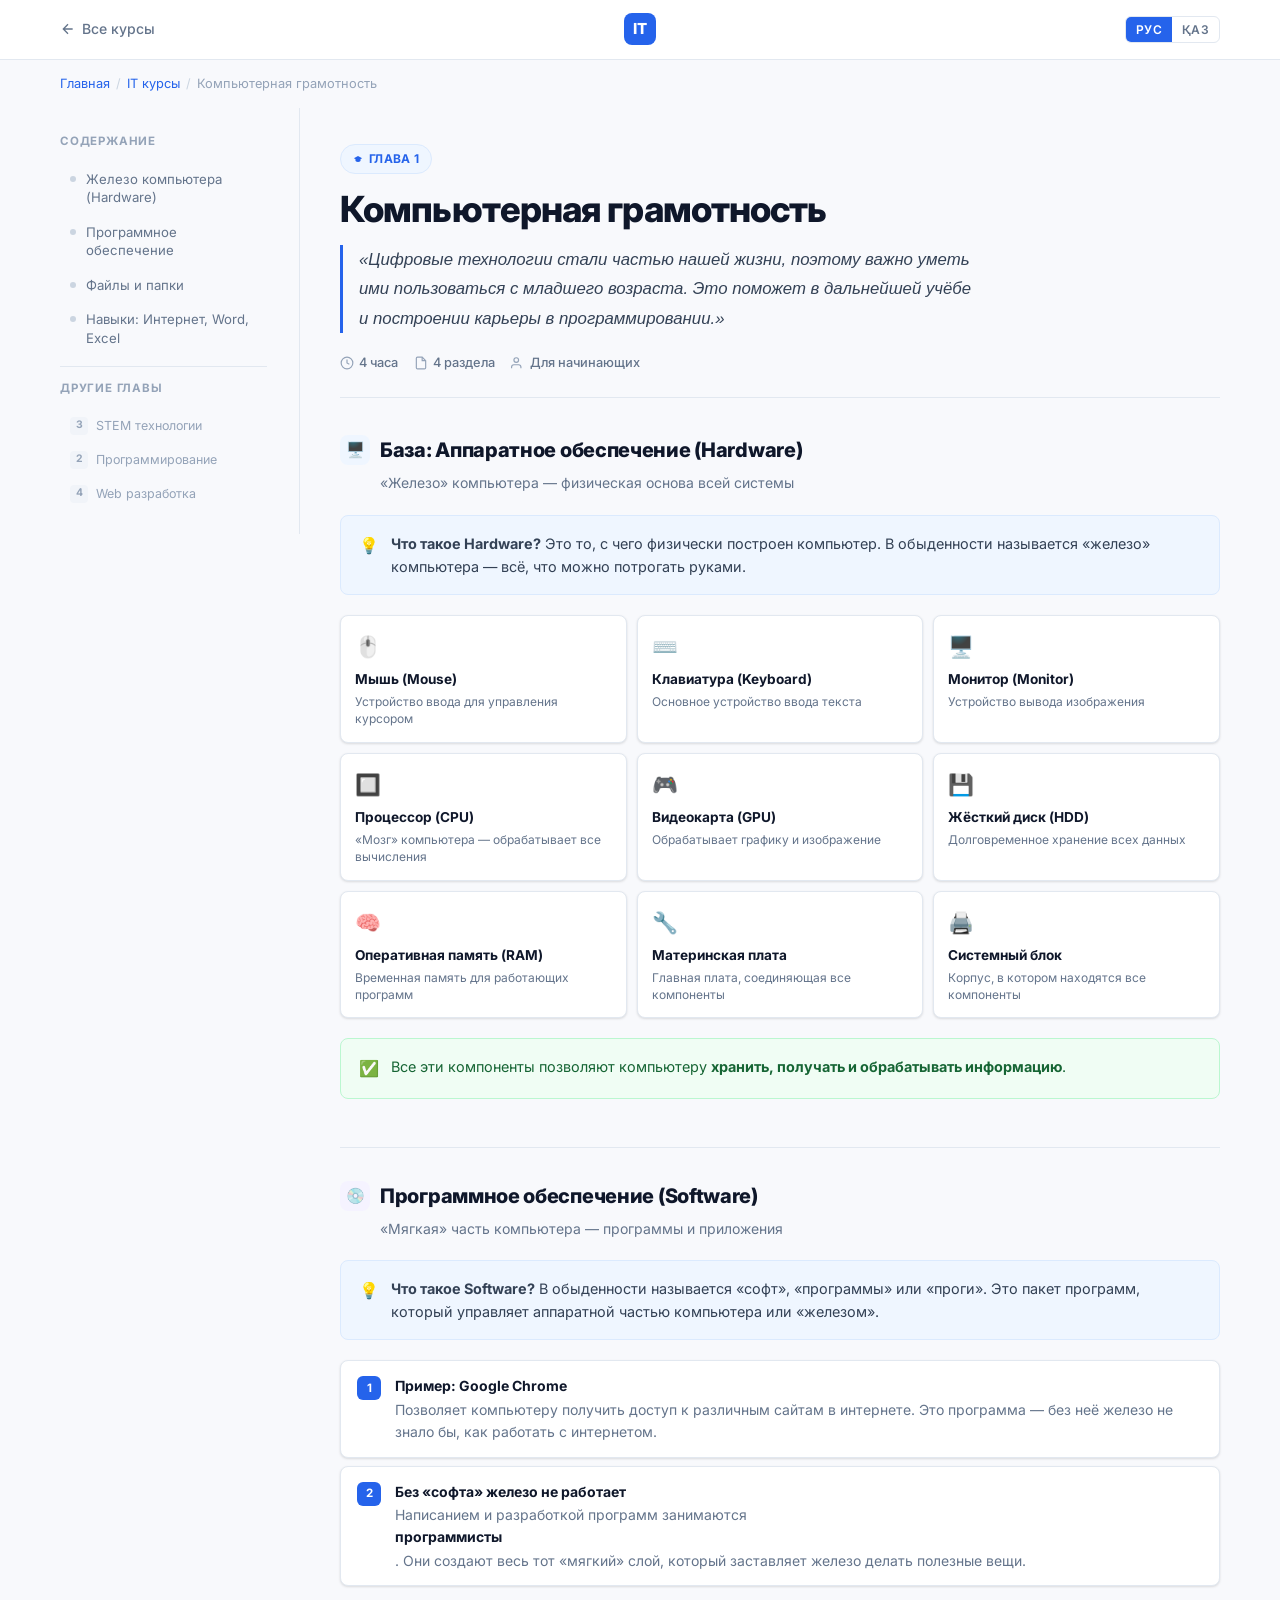
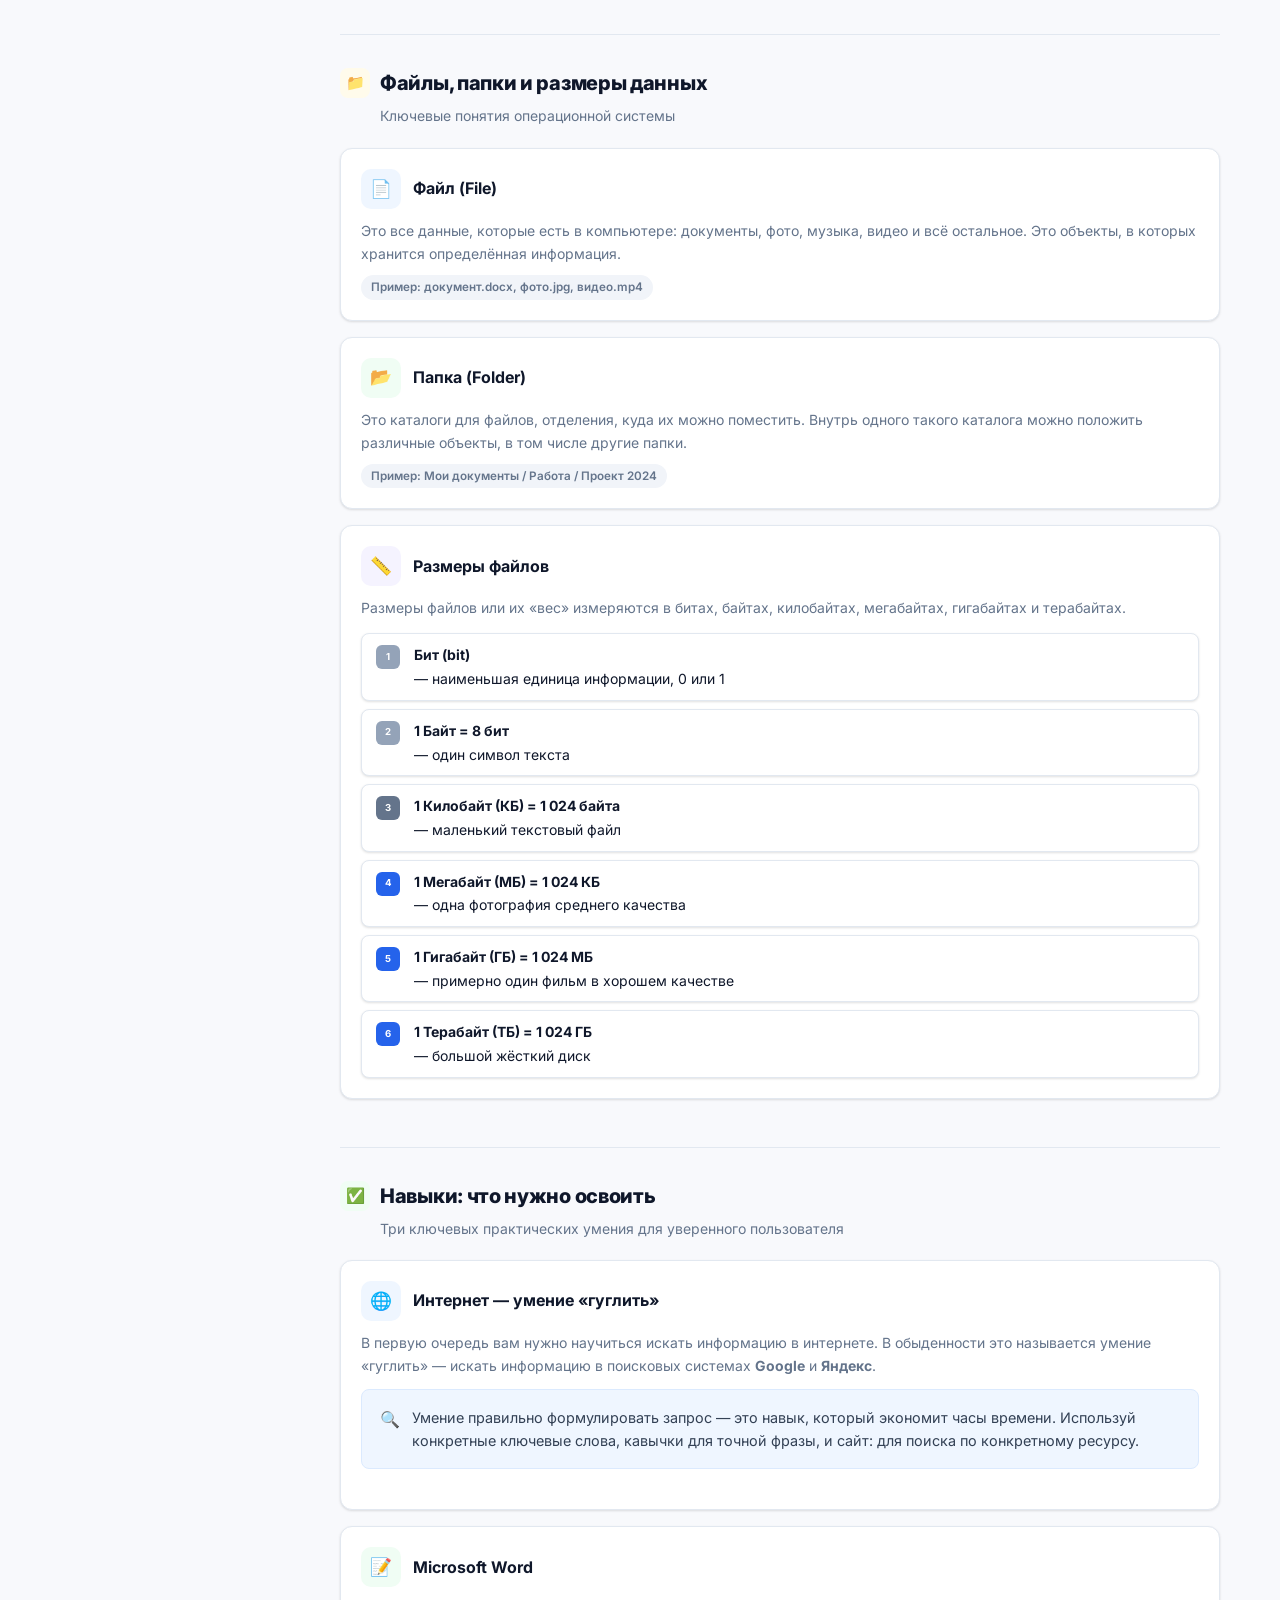
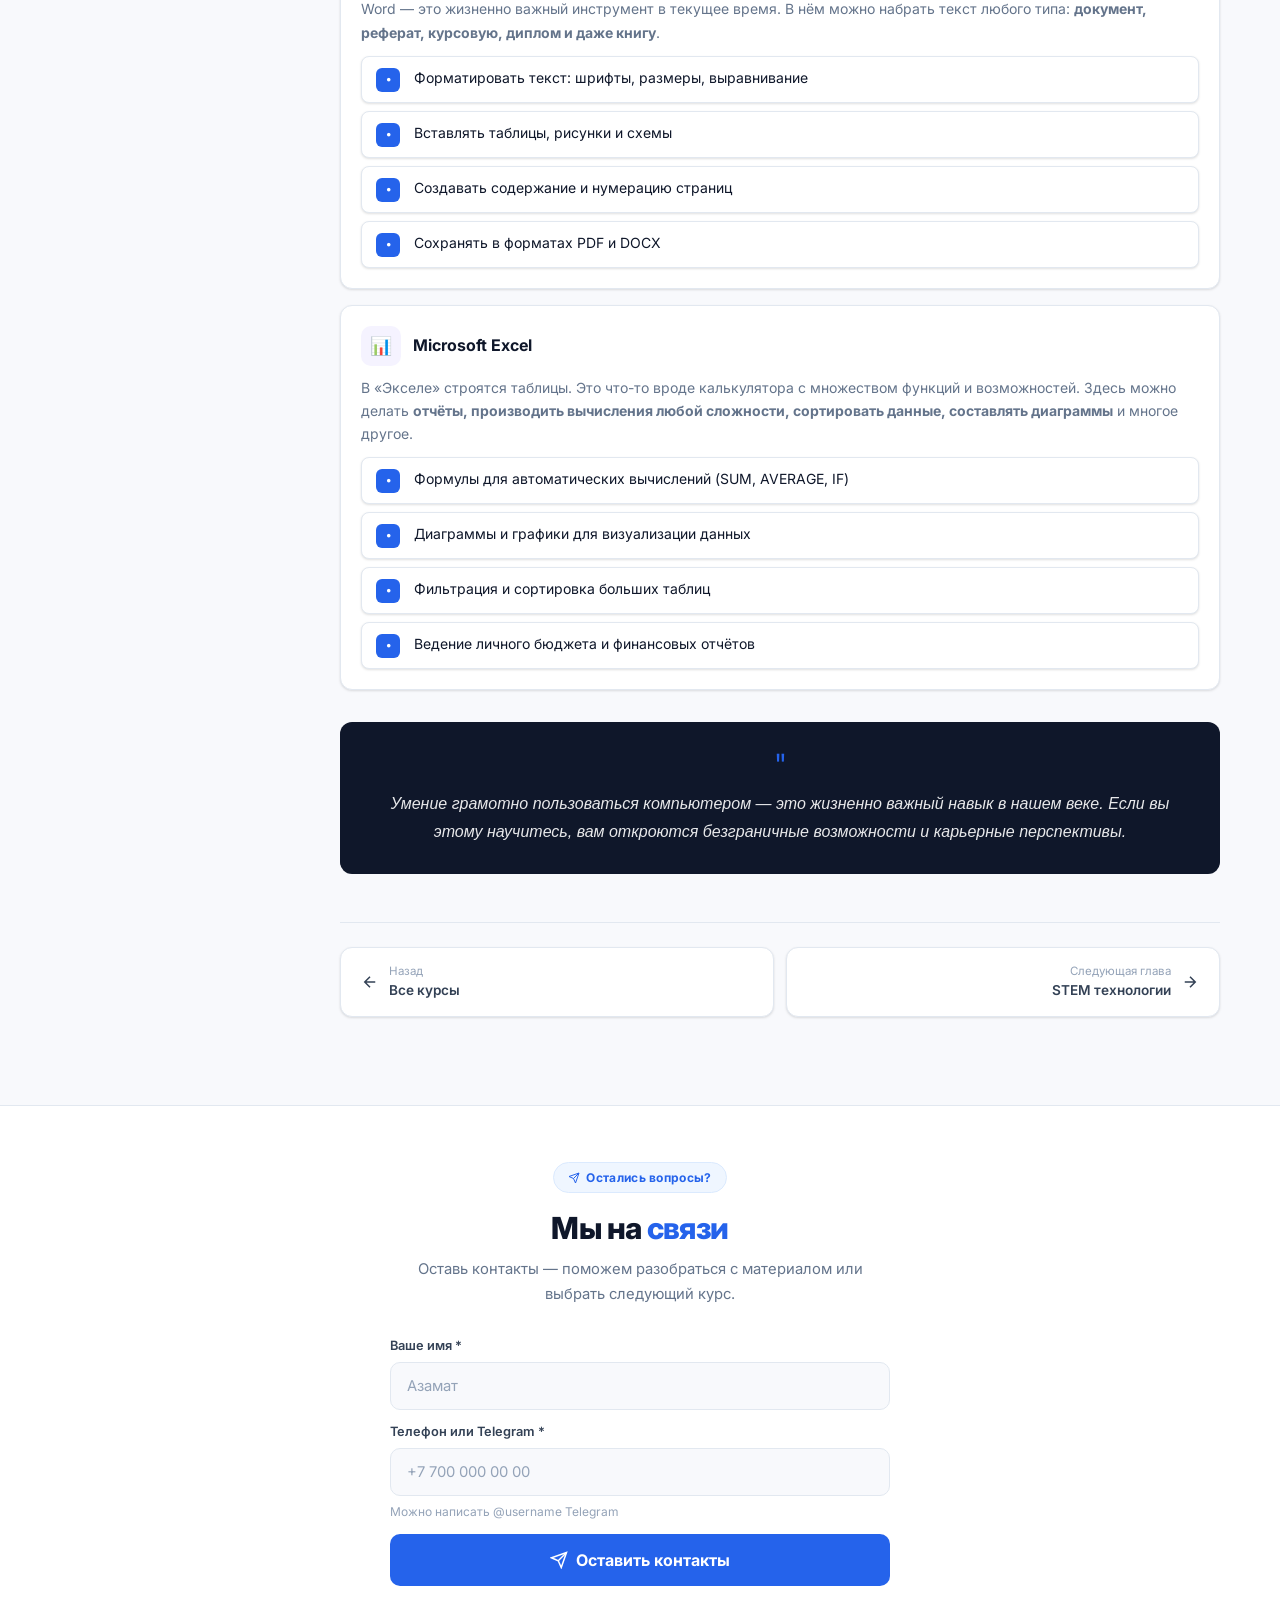
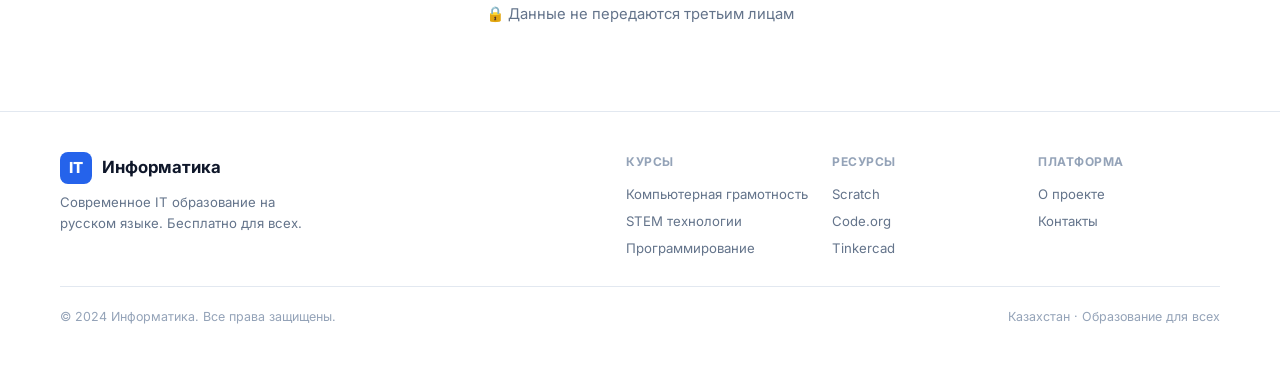
==== commit 42f5e9bc: "Add CTA contact form with Telegram bot integration - CTA form on index.html and course.html (name + " ====
--- a/course.html
+++ b/course.html
@@ -22,6 +22,77 @@
         <div class="nav-logo-mark" aria-hidden="true">IT</div>
         <span style="display:none;">Информатика</span>
       </a>
+      <div style="display:flex;align-items:center;gap:10px;">
+        <div class="lang-switch" role="group" aria-label="Выбор языка">
+          <button class="active" aria-pressed="true">РУС</button>
+          <button aria-pressed="false">ҚАЗ</button>
+        </div>
+        <button class="nav-burger" id="navBurger" aria-label="Открыть меню" aria-expanded="false" aria-controls="mobileDrawer">
+          <span class="burger-line"></span>
+          <span class="burger-line"></span>
+          <span class="burger-line"></span>
+        </button>
+      </div>
+    </div>
+  </nav>
+
+  <div class="mobile-overlay" id="mobileOverlay" aria-hidden="true"></div>
+  <nav class="mobile-drawer" id="mobileDrawer" aria-label="Мобильное меню" aria-hidden="true">
+    <div class="drawer-header">
+      <a href="index.html" class="nav-logo">
+        <div class="nav-logo-mark" aria-hidden="true">IT</div>
+        Информатика
+      </a>
+      <button class="drawer-close" id="drawerClose" aria-label="Закрыть меню">
+        <svg viewBox="0 0 24 24" fill="none" stroke="currentColor" stroke-width="2" aria-hidden="true"><path d="M18 6L6 18M6 6l12 12"/></svg>
+      </button>
+    </div>
+    <div class="drawer-body">
+      <p class="drawer-section-label">Навигация</p>
+      <a href="index.html" class="drawer-nav-item">
+        <span class="drawer-nav-icon" aria-hidden="true">🏠</span>
+        Все курсы
+      </a>
+      <div class="drawer-divider" aria-hidden="true"></div>
+      <p class="drawer-section-label">Курсы</p>
+      <a href="course.html" class="drawer-nav-item active">
+        <span class="drawer-nav-icon" aria-hidden="true">🖥️</span>
+        Компьютерная грамотность
+        <span class="drawer-nav-badge">Гл. 1</span>
+      </a>
+      <a href="stem.html" class="drawer-nav-item">
+        <span class="drawer-nav-icon" aria-hidden="true">🔬</span>
+        STEM технологии
+      </a>
+      <a href="#" class="drawer-nav-item">
+        <span class="drawer-nav-icon" aria-hidden="true">⚡</span>
+        Программирование
+      </a>
+      <a href="#" class="drawer-nav-item">
+        <span class="drawer-nav-icon" aria-hidden="true">🌐</span>
+        Web разработка
+      </a>
+      <div class="drawer-divider" aria-hidden="true"></div>
+      <p class="drawer-section-label">Содержание главы</p>
+      <a href="#hardware" class="drawer-nav-item" style="font-size:0.85rem;">
+        <span class="drawer-nav-icon" style="font-size:0.85rem;" aria-hidden="true">🖥️</span>
+        Железо (Hardware)
+      </a>
+      <a href="#software" class="drawer-nav-item" style="font-size:0.85rem;">
+        <span class="drawer-nav-icon" style="font-size:0.85rem;" aria-hidden="true">💿</span>
+        Программное обеспечение
+      </a>
+      <a href="#filesystem" class="drawer-nav-item" style="font-size:0.85rem;">
+        <span class="drawer-nav-icon" style="font-size:0.85rem;" aria-hidden="true">📁</span>
+        Файлы и папки
+      </a>
+      <a href="#skills" class="drawer-nav-item" style="font-size:0.85rem;">
+        <span class="drawer-nav-icon" style="font-size:0.85rem;" aria-hidden="true">✅</span>
+        Навыки
+      </a>
+    </div>
+    <div class="drawer-lang">
+      <span class="drawer-lang-label">Язык / Тіл</span>
       <div class="lang-switch" role="group" aria-label="Выбор языка">
         <button class="active" aria-pressed="true">РУС</button>
         <button aria-pressed="false">ҚАЗ</button>
@@ -396,6 +467,45 @@
     </main>
   </div>
 
+  <!-- CTA SECTION -->
+  <section class="cta-section" aria-label="Оставить контакты">
+    <div class="cta-section-inner">
+      <div class="cta-kicker" aria-hidden="true">
+        <svg width="12" height="12" viewBox="0 0 24 24" fill="none" stroke="currentColor" stroke-width="2"><line x1="22" y1="2" x2="11" y2="13"/><polygon points="22 2 15 22 11 13 2 9 22 2"/></svg>
+        Остались вопросы?
+      </div>
+      <h2>Мы на <span>связи</span></h2>
+      <p>Оставь контакты — поможем разобраться с материалом или выбрать следующий курс.</p>
+
+      <form class="cta-form" id="ctaForm" novalidate aria-label="Форма обратной связи">
+        <div class="form-row">
+          <div class="form-group">
+            <label class="form-label" for="ctaName">Ваше имя *</label>
+            <input class="form-input" id="ctaName" type="text" placeholder="Азамат" autocomplete="given-name" required aria-required="true" aria-describedby="nameError">
+            <span class="form-error-msg" id="nameError" role="alert">Введите имя (минимум 2 символа)</span>
+          </div>
+          <div class="form-group">
+            <label class="form-label" for="ctaPhone">Телефон или Telegram *</label>
+            <input class="form-input" id="ctaPhone" type="tel" placeholder="+7 700 000 00 00" autocomplete="tel" required aria-required="true" aria-describedby="phoneError">
+            <span class="form-error-msg" id="phoneError" role="alert">Введите корректный номер</span>
+            <span class="form-hint">Можно написать @username Telegram</span>
+          </div>
+        </div>
+        <button class="btn-submit" id="ctaSubmit" type="submit">
+          <svg viewBox="0 0 24 24" fill="none" stroke="currentColor" stroke-width="2" aria-hidden="true"><line x1="22" y1="2" x2="11" y2="13"/><polygon points="22 2 15 22 11 13 2 9 22 2"/></svg>
+          Оставить контакты
+        </button>
+        <p class="form-privacy">🔒 Данные не передаются третьим лицам</p>
+      </form>
+
+      <div class="form-success" id="ctaSuccess" role="alert" aria-live="polite">
+        <div class="form-success-icon" aria-hidden="true">✓</div>
+        <h3>Заявка отправлена!</h3>
+        <p>Мы получили ваши данные и свяжемся с вами в ближайшее время.</p>
+      </div>
+    </div>
+  </section>
+
   <footer role="contentinfo">
     <div class="footer-inner">
       <div class="footer-top">
@@ -438,5 +548,6 @@
   </button>
 
   <script src="js/main.js"></script>
+  <script src="js/telegram.js"></script>
 </body>
 </html>
--- a/css/style.css
+++ b/css/style.css
@@ -55,7 +55,7 @@
 /* ===== NAVBAR ===== */
 .navbar {
   position: sticky;
-  top: 0; z-index: 100;
+  top: 0; z-index: 200;
   background: var(--bg-white);
   border-bottom: 1px solid var(--border);
   height: 60px;
@@ -122,6 +122,164 @@
   letter-spacing: .3px;
 }
 .lang-switch button.active { background: var(--blue); color: #fff; }
+
+/* ===== HAMBURGER BUTTON ===== */
+.nav-burger {
+  display: flex;
+  flex-direction: column;
+  justify-content: center;
+  align-items: center;
+  gap: 5px;
+  width: 40px;
+  height: 40px;
+  border-radius: 10px;
+  background: none;
+  border: 1px solid var(--border);
+  cursor: pointer;
+  transition: var(--transition);
+  flex-shrink: 0;
+  padding: 0;
+}
+.nav-burger:hover { background: var(--bg-muted); border-color: var(--border-strong); }
+.nav-burger.open { background: var(--blue); border-color: var(--blue); }
+.burger-line {
+  display: block;
+  width: 18px; height: 2px;
+  background: var(--text-2);
+  border-radius: 2px;
+  transition: transform .3s ease, opacity .3s ease, width .3s ease;
+  transform-origin: center;
+}
+.nav-burger.open .burger-line { background: #fff; }
+.nav-burger.open .burger-line:nth-child(1) { transform: translateY(7px) rotate(45deg); }
+.nav-burger.open .burger-line:nth-child(2) { opacity: 0; width: 0; }
+.nav-burger.open .burger-line:nth-child(3) { transform: translateY(-7px) rotate(-45deg); }
+
+/* ===== MOBILE DRAWER ===== */
+.mobile-overlay {
+  display: none;
+  position: fixed;
+  inset: 0;
+  background: rgba(15, 23, 42, 0.5);
+  z-index: 150;
+  opacity: 0;
+  transition: opacity .3s ease;
+  backdrop-filter: blur(2px);
+}
+.mobile-overlay.show { display: block; }
+.mobile-overlay.visible { opacity: 1; }
+
+.mobile-drawer {
+  position: fixed;
+  top: 0; right: 0;
+  width: min(320px, 90vw);
+  height: 100dvh;
+  background: var(--bg-white);
+  z-index: 300;
+  transform: translateX(100%);
+  transition: transform .35s cubic-bezier(.4,0,.2,1);
+  display: flex;
+  flex-direction: column;
+  box-shadow: -8px 0 40px rgba(0,0,0,.12);
+}
+.mobile-drawer.open { transform: translateX(0); }
+
+.drawer-header {
+  display: flex;
+  align-items: center;
+  justify-content: space-between;
+  padding: 0 20px;
+  height: 60px;
+  border-bottom: 1px solid var(--border);
+  flex-shrink: 0;
+}
+.drawer-close {
+  width: 36px; height: 36px;
+  border-radius: 8px;
+  display: flex; align-items: center; justify-content: center;
+  color: var(--text-3);
+  border: 1px solid var(--border);
+  transition: var(--transition);
+  cursor: pointer;
+  background: none;
+}
+.drawer-close:hover { background: var(--bg-muted); color: var(--text); }
+.drawer-close svg { width: 18px; height: 18px; }
+
+.drawer-body {
+  flex: 1;
+  overflow-y: auto;
+  padding: 16px;
+}
+
+.drawer-section-label {
+  font-size: 0.7rem;
+  font-weight: 700;
+  color: var(--text-4);
+  text-transform: uppercase;
+  letter-spacing: .8px;
+  padding: 8px 12px 6px;
+}
+.drawer-nav-item {
+  display: flex;
+  align-items: center;
+  gap: 14px;
+  padding: 13px 14px;
+  border-radius: 10px;
+  font-size: 0.925rem;
+  font-weight: 500;
+  color: var(--text-2);
+  transition: var(--transition);
+  cursor: pointer;
+  text-decoration: none;
+  width: 100%;
+  background: none;
+  border: none;
+  text-align: left;
+  font-family: inherit;
+}
+.drawer-nav-item:hover, .drawer-nav-item.active {
+  background: var(--blue-light);
+  color: var(--blue);
+}
+.drawer-nav-item.active { font-weight: 600; }
+.drawer-nav-icon {
+  width: 36px; height: 36px;
+  border-radius: 9px;
+  display: flex; align-items: center; justify-content: center;
+  font-size: 1rem;
+  flex-shrink: 0;
+  background: var(--bg-muted);
+  transition: var(--transition);
+}
+.drawer-nav-item:hover .drawer-nav-icon,
+.drawer-nav-item.active .drawer-nav-icon { background: var(--blue-mid); }
+.drawer-nav-badge {
+  margin-left: auto;
+  font-size: 0.65rem;
+  font-weight: 700;
+  background: var(--green-light);
+  color: var(--green);
+  border: 1px solid #bbf7d0;
+  border-radius: 100px;
+  padding: 2px 8px;
+  flex-shrink: 0;
+}
+.drawer-divider { height: 1px; background: var(--border); margin: 10px 0; }
+
+.drawer-lang {
+  padding: 14px 16px;
+  display: flex;
+  align-items: center;
+  justify-content: space-between;
+  gap: 12px;
+  flex-shrink: 0;
+  border-top: 1px solid var(--border);
+}
+.drawer-lang-label { font-size: 0.825rem; font-weight: 600; color: var(--text-3); }
+.drawer-lang .lang-switch { border-radius: 8px; }
+.drawer-lang .lang-switch button { padding: 6px 14px; font-size: 0.8rem; }
+
 .nav-back {
   display: flex;
   align-items: center;
@@ -727,6 +885,143 @@
 .footer-col a { display: block; font-size: 0.825rem; color: var(--text-3); padding: 3px 0; transition: var(--transition); }
 .footer-col a:hover { color: var(--blue); }
 .footer-bottom { border-top: 1px solid var(--border); padding-top: 20px; font-size: 0.78rem; color: var(--text-4); display: flex; flex-direction: column; gap: 4px; }
+
+/* ===== CTA FORM SECTION ===== */
+.cta-section {
+  padding: 56px 0;
+  background: var(--bg-white);
+  border-top: 1px solid var(--border);
+}
+.cta-section-inner {
+  max-width: 540px;
+  margin: 0 auto;
+  padding: 0 20px;
+  text-align: center;
+}
+.cta-kicker {
+  display: inline-flex;
+  align-items: center;
+  gap: 6px;
+  background: var(--blue-light);
+  color: var(--blue);
+  border: 1px solid var(--blue-mid);
+  border-radius: 100px;
+  padding: 5px 14px;
+  font-size: 0.75rem;
+  font-weight: 700;
+  letter-spacing: .3px;
+  margin-bottom: 16px;
+}
+.cta-section h2 {
+  font-size: clamp(1.4rem, 4vw, 1.9rem);
+  font-weight: 800;
+  letter-spacing: -.02em;
+  color: var(--text);
+  margin-bottom: 10px;
+  line-height: 1.25;
+}
+.cta-section h2 span { color: var(--blue); }
+.cta-section p {
+  font-size: 0.925rem;
+  color: var(--text-3);
+  line-height: 1.7;
+  margin-bottom: 28px;
+}
+.cta-form {
+  display: flex;
+  flex-direction: column;
+  gap: 12px;
+  text-align: left;
+}
+.form-row { display: flex; flex-direction: column; gap: 12px; }
+.form-group { display: flex; flex-direction: column; gap: 6px; }
+.form-label {
+  font-size: 0.8rem;
+  font-weight: 600;
+  color: var(--text-2);
+}
+.form-input {
+  width: 100%;
+  padding: 13px 16px;
+  border: 1px solid var(--border);
+  border-radius: 10px;
+  font-size: 0.925rem;
+  font-family: var(--font);
+  color: var(--text);
+  background: var(--bg);
+  transition: var(--transition);
+  outline: none;
+  min-height: 48px;
+}
+.form-input:focus { border-color: var(--blue); background: var(--bg-white); box-shadow: 0 0 0 3px rgba(37,99,235,.1); }
+.form-input::placeholder { color: var(--text-4); }
+.form-input.error { border-color: var(--red); box-shadow: 0 0 0 3px rgba(220,38,38,.1); }
+.form-hint { font-size: 0.75rem; color: var(--text-4); }
+.form-error-msg { font-size: 0.78rem; color: var(--red); font-weight: 500; display: none; }
+.form-error-msg.show { display: block; }
+
+.btn-submit {
+  display: flex;
+  align-items: center;
+  justify-content: center;
+  gap: 8px;
+  width: 100%;
+  padding: 15px 24px;
+  background: var(--blue);
+  color: #fff;
+  border: none;
+  border-radius: 10px;
+  font-size: 1rem;
+  font-weight: 700;
+  font-family: var(--font);
+  cursor: pointer;
+  transition: var(--transition);
+  min-height: 52px;
+}
+.btn-submit:hover { background: #1d4ed8; transform: translateY(-1px); box-shadow: 0 4px 16px rgba(37,99,235,.3); }
+.btn-submit:active { transform: scale(.98); }
+.btn-submit:disabled { opacity: .6; cursor: not-allowed; transform: none; }
+.btn-submit svg { width: 18px; height: 18px; flex-shrink: 0; }
+.btn-submit .spinner {
+  width: 18px; height: 18px;
+  border: 2px solid rgba(255,255,255,.4);
+  border-top-color: #fff;
+  border-radius: 50%;
+  animation: spin .7s linear infinite;
+  flex-shrink: 0;
+}
+@keyframes spin { to { transform: rotate(360deg); } }
+
+.form-privacy {
+  text-align: center;
+  font-size: 0.73rem;
+  color: var(--text-4);
+  margin-top: 4px;
+}
+
+/* SUCCESS STATE */
+.form-success {
+  display: none;
+  flex-direction: column;
+  align-items: center;
+  gap: 12px;
+  padding: 32px 24px;
+  background: var(--green-light);
+  border: 1px solid #bbf7d0;
+  border-radius: 16px;
+  text-align: center;
+}
+.form-success.show { display: flex; }
+.form-success-icon {
+  width: 56px; height: 56px;
+  background: var(--green);
+  border-radius: 50%;
+  display: flex; align-items: center; justify-content: center;
+  color: #fff;
+  font-size: 1.5rem;
+}
+.form-success h3 { font-size: 1.1rem; font-weight: 700; color: #166534; }
+.form-success p { font-size: 0.875rem; color: #166534; opacity: .8; }
 
 /* ===== BACK TO TOP ===== */
 .back-top {
@@ -756,6 +1051,8 @@
 
 @media (min-width: 768px) {
   .nav-links { display: flex; }
+  .nav-burger { display: none; }
+  .mobile-drawer, .mobile-overlay { display: none !important; }
   .courses-grid { grid-template-columns: repeat(2, 1fr); }
   .footer-top { flex-direction: row; justify-content: space-between; }
   .footer-cols { grid-template-columns: repeat(3, 1fr); }
